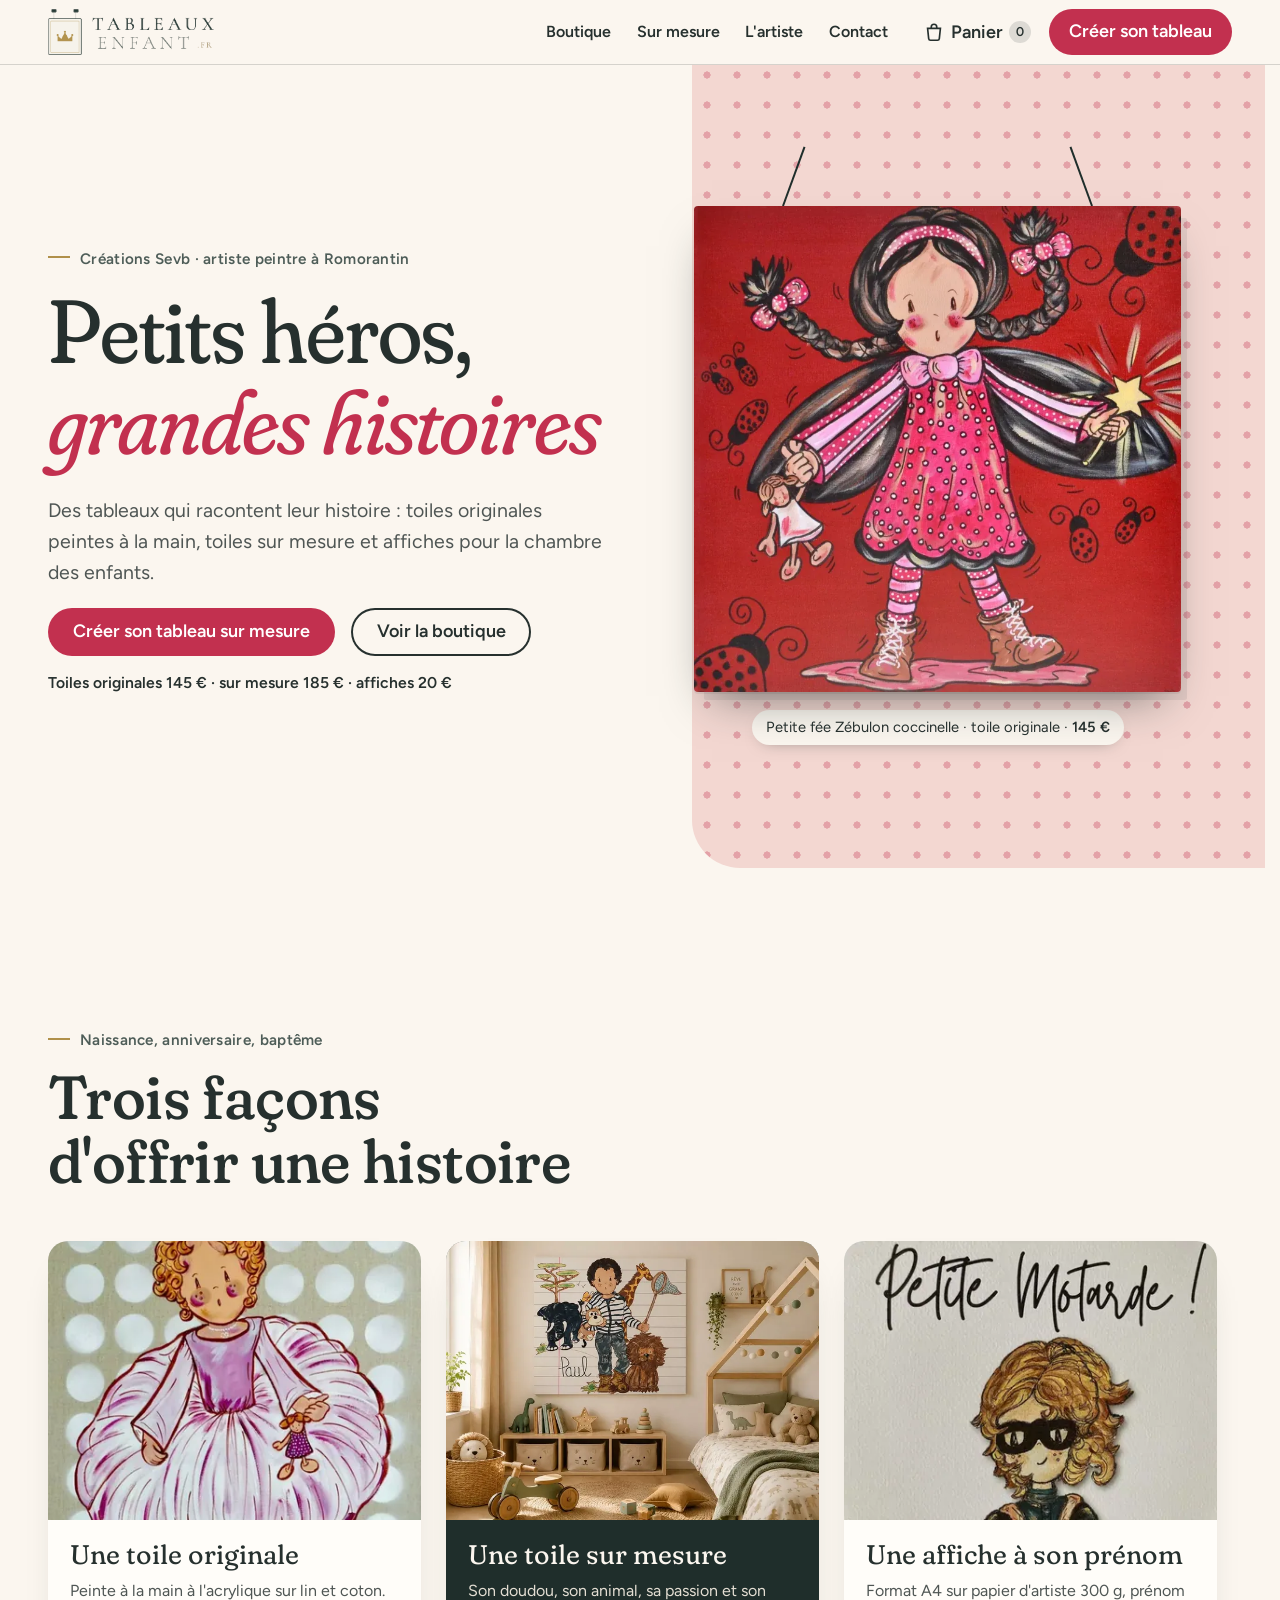
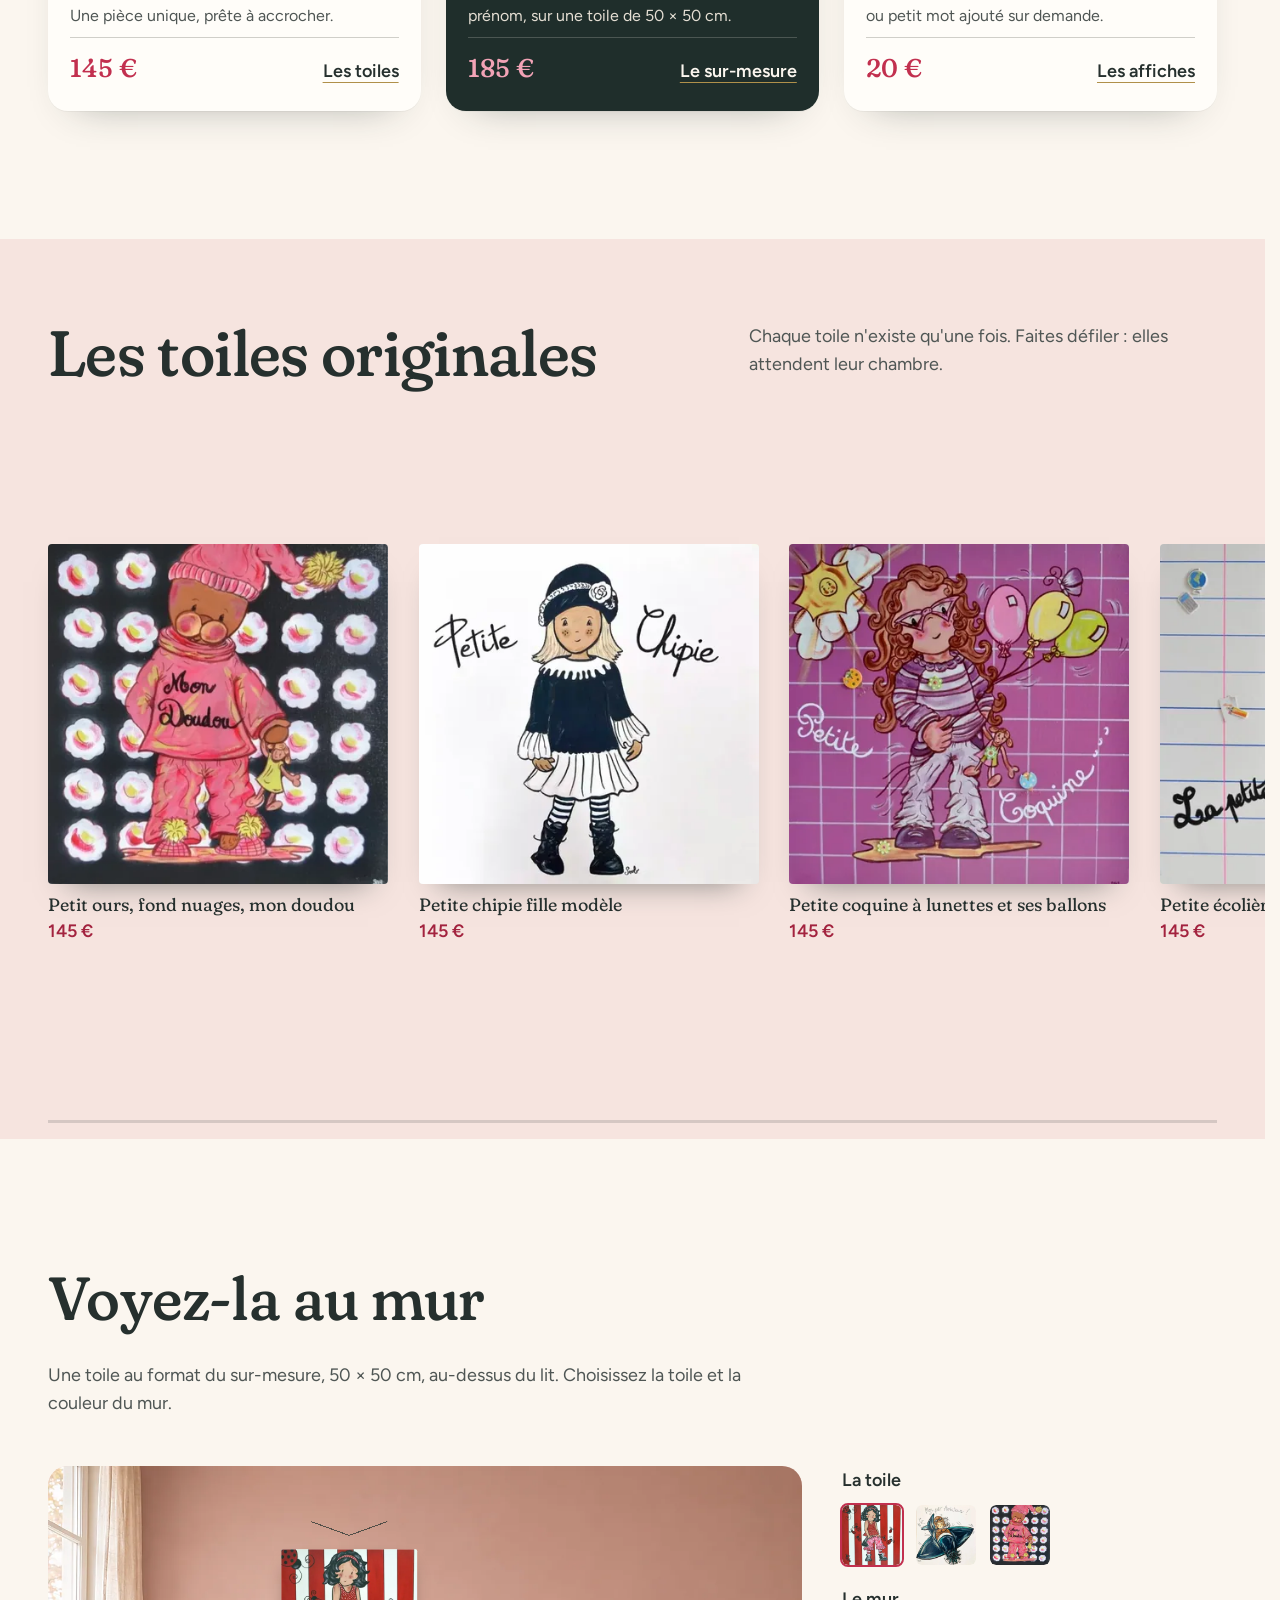
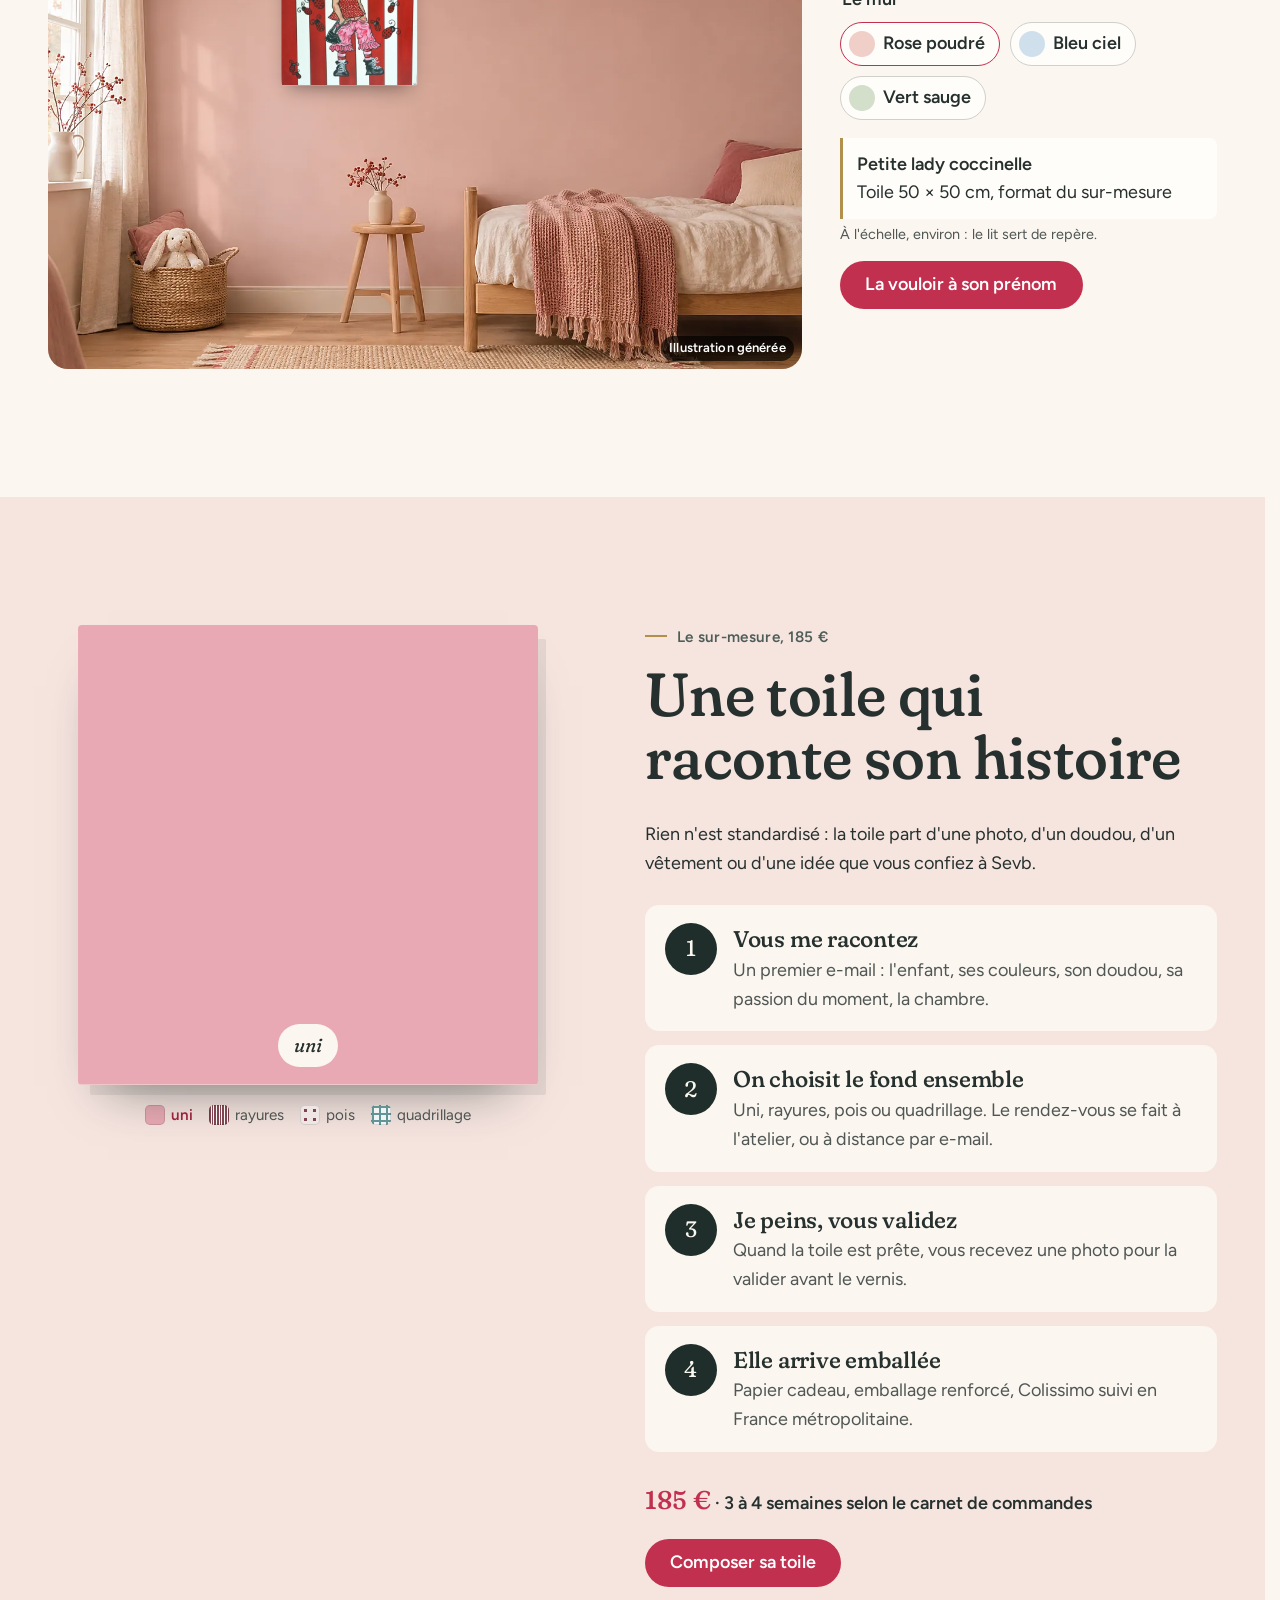
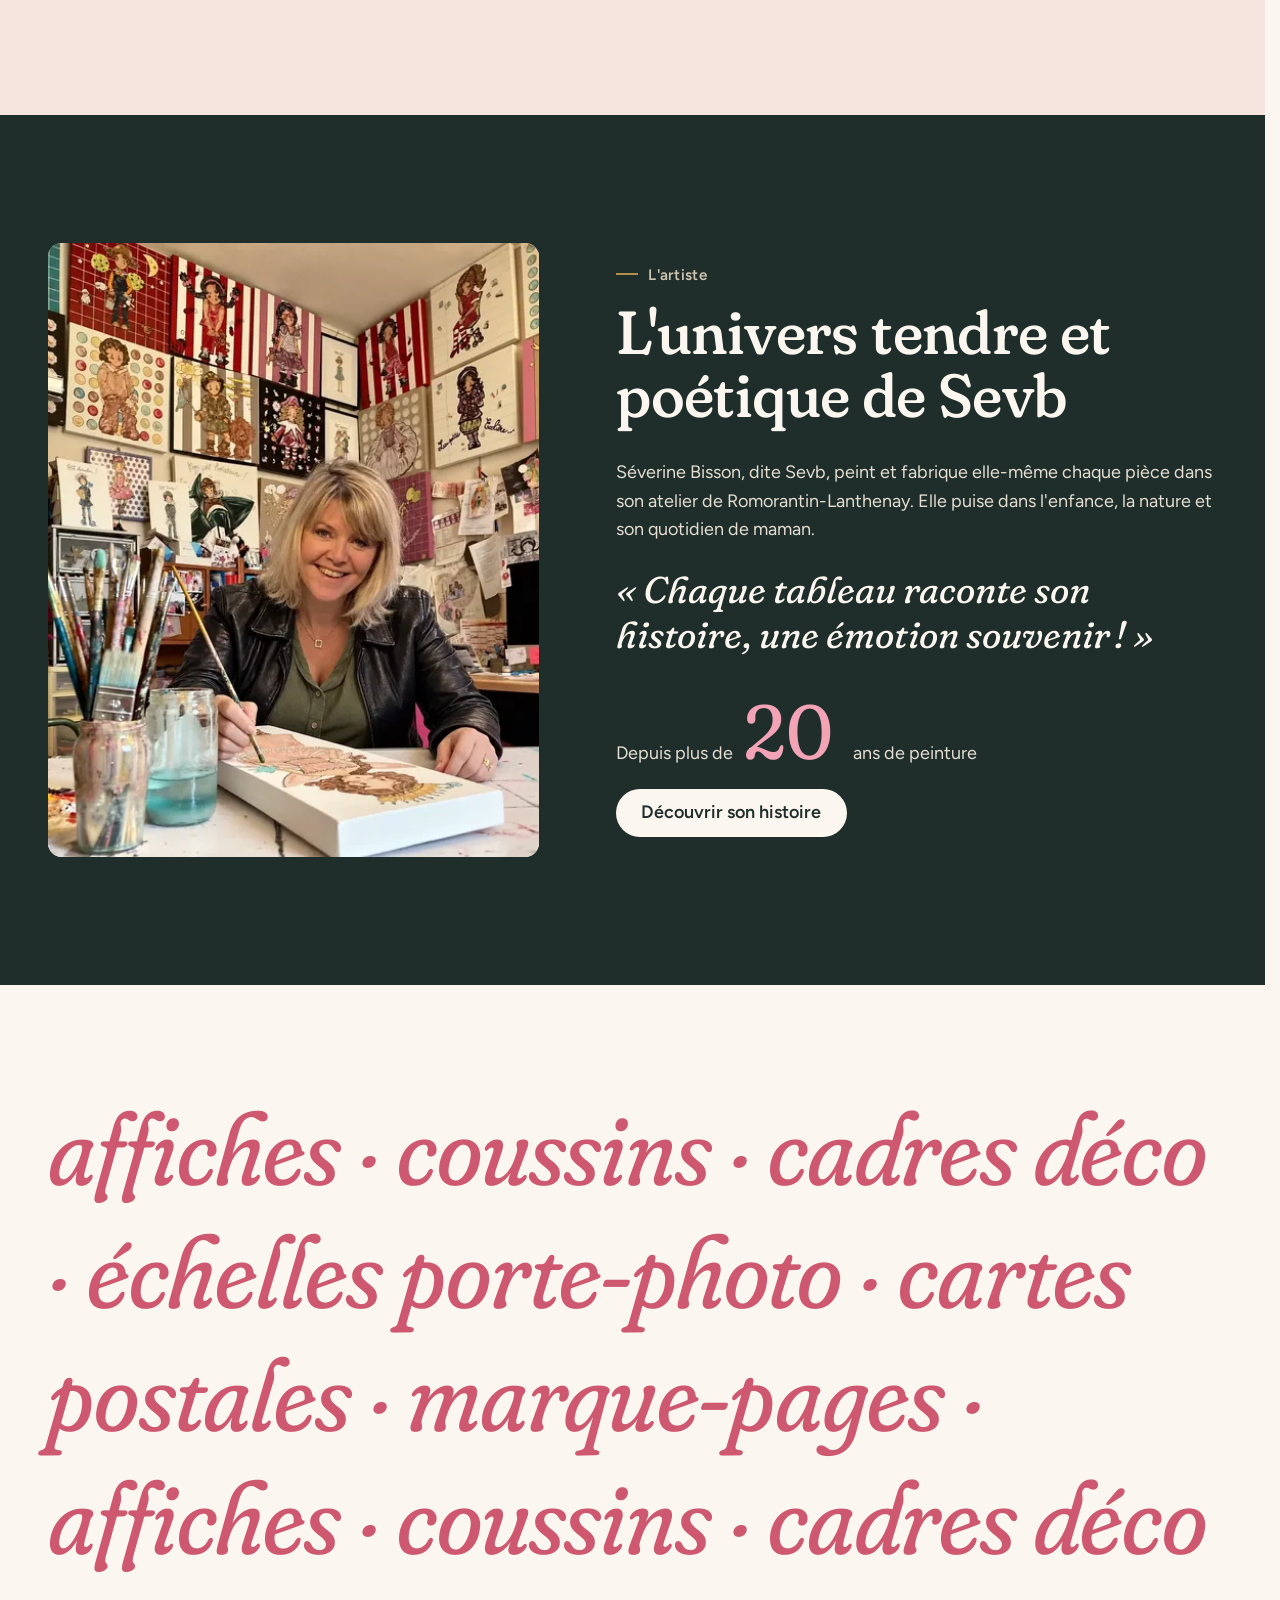
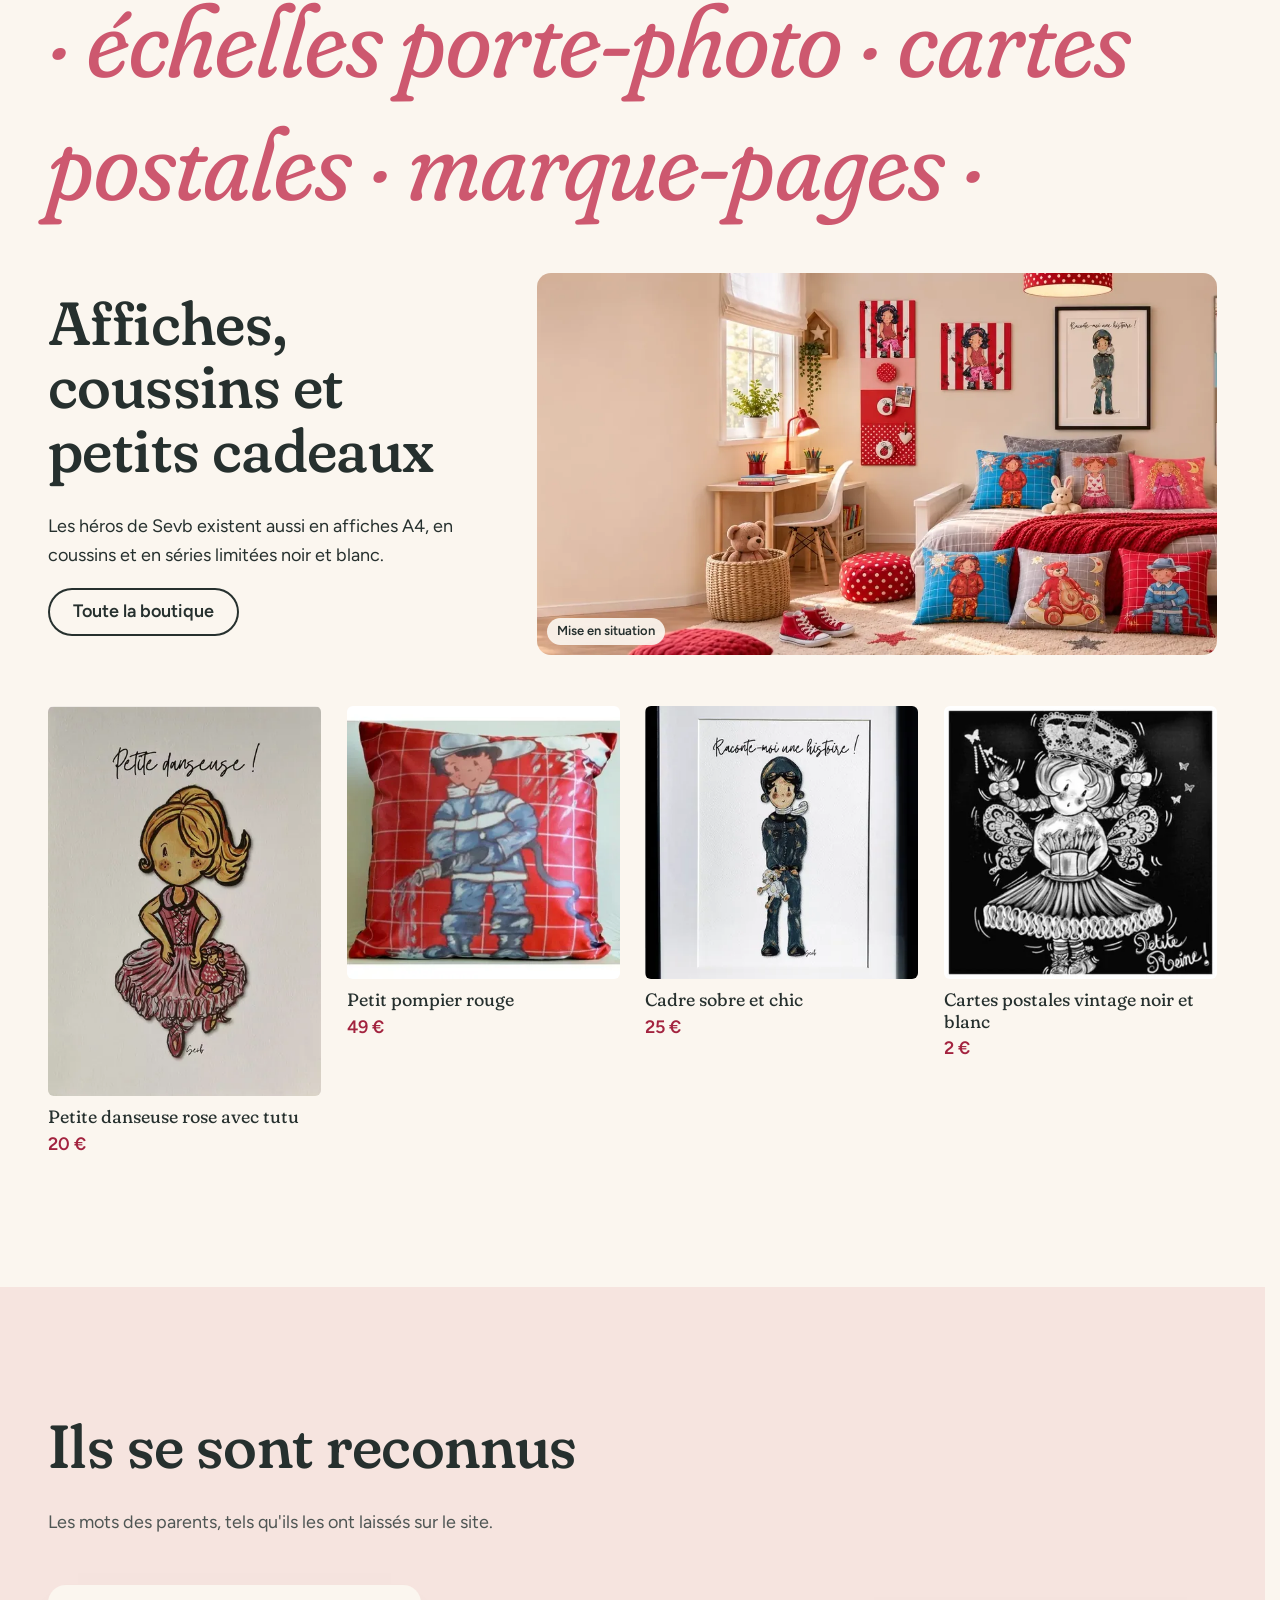
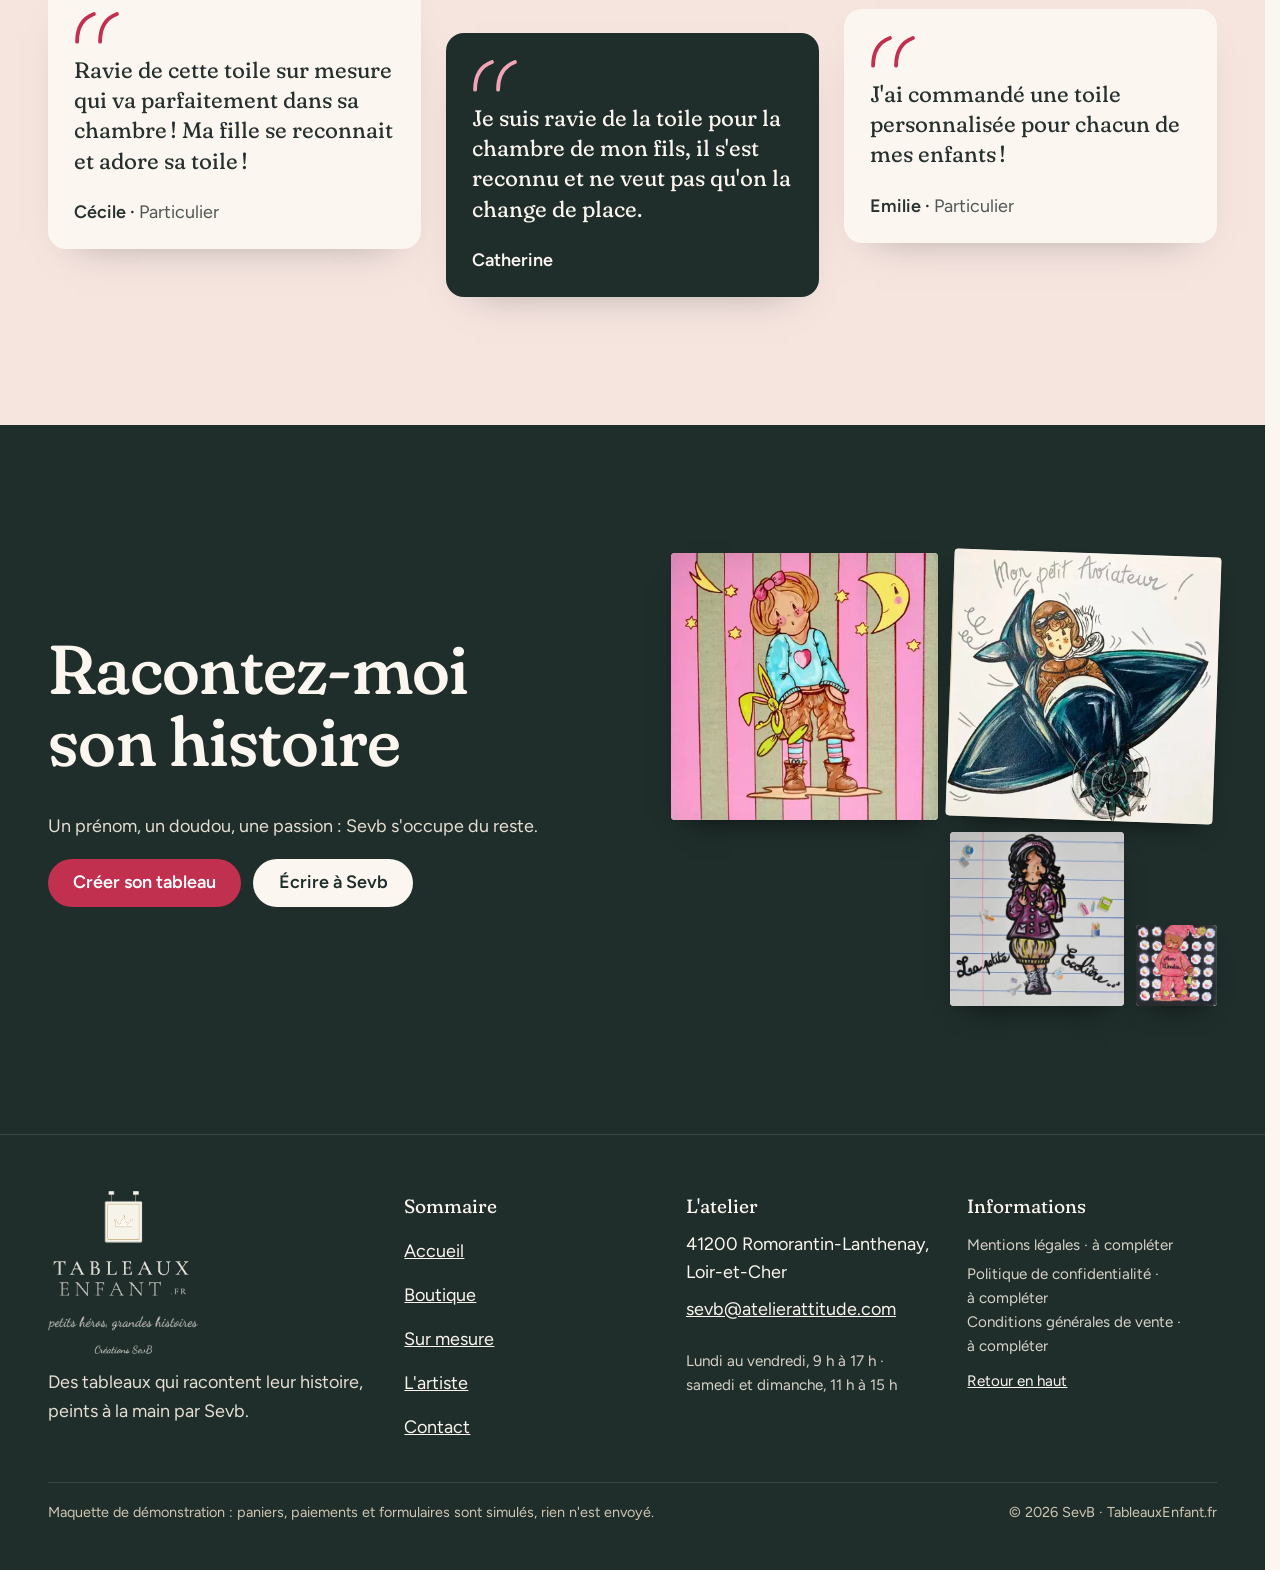
==== index.html @ 464ff42d "Maquette Tableaux Enfant v1" ====
<!doctype html>
<html lang="fr" data-v="1" data-curseur>
<head>
<meta charset="utf-8">
<meta name="viewport" content="width=device-width, initial-scale=1, viewport-fit=cover">
<title>Tableaux Enfant · Toiles originales et sur mesure pour chambres d&#39;enfants, par Sevb</title>
<meta name="description" content="Toiles originales peintes à la main, tableaux sur mesure, affiches et coussins pour chambres d&#39;enfants, créés par Sevb, artiste peintre à Romorantin.">
<meta name="robots" content="noindex, nofollow">
<link rel="canonical" href="https://tableauxenfant-maquette.vercel.app/">
<style>:root{--fond:#FBF6EF;--texte:#26302E;--voile-fond:#1F2E2B;--ouverture-fond:#1F2E2B;--menu-fond:#FBF6EF}:root { --entete-h: 72px; --barres-h: 0px; } html { background: var(--fond); color: var(--texte); scrollbar-gutter: stable; } body { margin: 0; background: var(--fond); } html.js:not(.secours):not([data-arrivee="retour"]) [data-anime] { opacity: 0; } html.js:not(.secours):not([data-arrivee="retour"]) [data-anime].vu { opacity: 1; } [data-voile] { position: fixed; inset: 0; z-index: 900; background: var(--voile-fond); transform: translateY(100%); visibility: hidden; pointer-events: none; } html[data-arrivee="voile"]:not(.voile-leve):not(.secours) [data-voile] { transform: none; visibility: visible; } html.secours [data-voile] { visibility: hidden !important; } .ouverture-panneau { position: fixed; inset: 0; z-index: 850; display: none; place-content: center; justify-items: center; background: var(--ouverture-fond, var(--voile-fond)); color: var(--fond); text-align: center; } html.js[data-arrivee="intro"]:not(.secours):not(.intro-finie) .ouverture-panneau { display: grid; } html.defilement-bloque, html.defilement-bloque body, html.js[data-arrivee="intro"]:not(.secours):not(.intro-finie), html.js[data-arrivee="intro"]:not(.secours):not(.intro-finie) body, html[data-arrivee="voile"]:not(.voile-leve):not(.secours), html[data-arrivee="voile"]:not(.voile-leve):not(.secours) body { overflow: hidden; } html.js[data-arrivee="intro"]:not(.secours):not(.intro-finie) { background-color: var(--ouverture-fond, var(--voile-fond)); } html[data-arrivee="voile"]:not(.voile-leve):not(.secours) { background-color: var(--voile-fond); }</style>
<script>(function () {
var d = document.documentElement, ss = null, ls = null;
try { ss = window.sessionStorage; ls = window.localStorage; } catch (e) {}
d.classList.add('js');
var nav = performance.getEntriesByType ? performance.getEntriesByType('navigation')[0] : null;
var type = nav ? nav.type : 'navigate';
var depart = null;
try { depart = JSON.parse(ss.getItem('socle:depart') || 'null'); ss.removeItem('socle:depart'); } catch (e) {}
if (depart && !(Date.now() - depart.t < 15000)) depart = null;
var mode = type === 'back_forward' ? 'retour' : type === 'reload' ? 'intro' : depart ? 'voile' : 'intro';
d.setAttribute('data-arrivee', mode);
if (mode === 'voile' && depart.couleur) d.style.setProperty('--voile-fond', depart.couleur);
if (type === 'reload' && 'scrollRestoration' in history) {
history.scrollRestoration = 'manual';
}
try {
var choisie = ls && ls.getItem('socle:langue');
var langue = (d.lang || '').slice(0, 2);
if (choisie && choisie !== langue && type === 'navigate' && !depart) {
var alt = document.querySelector('link[rel="alternate"][hreflang="' + choisie + '"]');
if (alt) location.replace(new URL(alt.href).pathname + location.search + location.hash);
}
} catch (e) {}
setTimeout(function () { if (!d.classList.contains('demarre')) d.classList.add('secours'); }, 2000);
})();</script>
<link rel="preload" href="/assets/fonts/fraunces-normal.woff2" as="font" type="font/woff2" crossorigin>
<link rel="stylesheet" href="/assets/css/socle.css?v=1">
<link rel="stylesheet" href="/assets/css/module-panier-en-tiroir.css?v=1">
<link rel="stylesheet" href="/assets/css/module-envol-vers-le-panier.css?v=1">
<link rel="stylesheet" href="/assets/css/site.css?v=1">
<link rel="modulepreload" href="/assets/js/site.js?v=1">
<link rel="modulepreload" href="/assets/js/socle/index.js?v=1">
<script src="/assets/vendor/gsap.min.js" defer></script>
<script src="/assets/vendor/ScrollTrigger.min.js" defer></script>
<script src="/assets/vendor/SplitText.min.js" defer></script>
<script type="module" src="/assets/js/site.js?v=1"></script>
<meta name="theme-color" content="#FBF6EF">
<link rel="icon" href="/assets/images/favicon-64.png" type="image/png">
<link rel="apple-touch-icon" href="/assets/images/apple-touch-icon.png">
<meta property="og:type" content="website">
<meta property="og:site_name" content="Tableaux Enfant">
<meta property="og:locale" content="fr_FR">
<meta property="og:title" content="Tableaux Enfant · Toiles originales et sur mesure pour chambres d&#39;enfants, par Sevb">
<meta property="og:description" content="Toiles originales peintes à la main, tableaux sur mesure, affiches et coussins pour chambres d&#39;enfants, créés par Sevb, artiste peintre à Romorantin.">
<meta property="og:url" content="https://tableauxenfant-maquette.vercel.app/">
<meta property="og:image" content="https://tableauxenfant-maquette.vercel.app/assets/partage/accueil-fr.jpg">
<meta property="og:image:width" content="1200">
<meta property="og:image:height" content="630">
<meta property="og:image:alt" content="Une toile sur mesure de Sevb au-dessus d&#39;un lit d&#39;enfant">
<meta name="twitter:card" content="summary_large_image">
<script type="application/ld+json">{"@context":"https://schema.org","@type":"Store","name":"Tableaux Enfant · Créations SevB","description":"Tableaux originaux, toiles sur mesure, affiches et décorations pour chambres d'enfants, peints à la main par Sevb, artiste peintre.","email":"sevb@atelierattitude.com","address":{"@type":"PostalAddress","postalCode":"41200","addressLocality":"Romorantin-Lanthenay","addressRegion":"Loir-et-Cher","addressCountry":"FR"},"founder":{"@type":"Person","name":"Séverine Bisson","alternateName":"Sevb","jobTitle":"Artiste peintre"},"openingHoursSpecification":[{"@type":"OpeningHoursSpecification","dayOfWeek":["Monday","Tuesday","Wednesday","Thursday","Friday"],"opens":"09:00","closes":"17:00"},{"@type":"OpeningHoursSpecification","dayOfWeek":["Saturday","Sunday"],"opens":"11:00","closes":"15:00"}]}</script>
</head>
<body id="haut">
<div data-voile data-forme="glisse" aria-hidden="true"><div class="voile-contenu"><img src="/assets/images/icone-clair.png" alt="" width="108" height="147"><span data-voile-libelle>Accueil</span></div></div>
<div class="ouverture-panneau" data-ouverture aria-hidden="true">
  <img class="ouverture-logo" src="/assets/images/icone-clair.png" alt="" width="108" height="147" data-ouverture-objet>
  <p class="ouverture-nom">Tableaux <span>Enfant</span></p>
  <p class="ouverture-ligne">petits héros, grandes histoires</p>
  <div class="ouverture-fonds"><span class="fond-uni"></span><span class="fond-rayures"></span><span class="fond-pois"></span><span class="fond-quadrillage"></span></div>
</div>
<a class="evitement" href="#contenu">Aller au contenu</a>
<header data-entete>
  <div class="entete-rangee">
    <a class="entete-logo" aria-label="Tableaux Enfant, accueil" href="/" data-libelle="Accueil" aria-current="page">
      <img src="/assets/images/logo-entete.png" alt="Tableaux Enfant" width="529" height="147">
    </a>
    <nav data-nav aria-label="Navigation principale">
      <ul><li><a href="/boutique" data-libelle="Boutique">Boutique</a></li><li><a href="/sur-mesure" data-libelle="Sur mesure">Sur mesure</a></li><li><a href="/artiste" data-libelle="L&#39;artiste">L&#39;artiste</a></li><li><a href="/contact" data-libelle="Contact">Contact</a></li></ul>
    </nav>
    <div class="entete-actions">
      <a class="entete-panier" href="/boutique" data-panier-ouvrir data-envol-cible data-sans-transition><svg viewBox="0 0 24 24" width="22" height="22" aria-hidden="true"><path d="M5 8h14l-1.2 11.2a2 2 0 0 1-2 1.8H8.2a2 2 0 0 1-2-1.8L5 8Z" fill="none" stroke="currentColor" stroke-width="1.8"/><path d="M9 8V6.5a3 3 0 0 1 6 0V8" fill="none" stroke="currentColor" stroke-width="1.8"/></svg><span class="entete-panier-texte">Panier</span> <span class="pet-compte est-vide" data-panier-compte>0</span></a>
      <a class="bouton" href="/sur-mesure#composer" data-libelle="Sur mesure">Créer son tableau</a>
      <button type="button" data-menu-bouton aria-controls="menu" aria-expanded="false" data-libelle-ouvrir="Menu" data-libelle-fermer="Fermer"><span data-libelle-bouton>Menu</span></button>
      <a class="menu-sansjs" href="#menu" data-menu-lien>Menu</a>
    </div>
  </div>
</header>
<script>/* Avant le premier affichage : rangées de la navigation (même règle que ajusterNav dans assets/js/socle/entete.js)
   et hauteur réelle de l'en-tête, pour que rien ne saute quand le JavaScript du site prend la main. */
(function () {
  var h = document.documentElement, u = document.querySelector('[data-nav] ul'), e = document.querySelector('[data-entete]');
  if (u) {
    var deborde = function () { return u.scrollWidth > u.clientWidth + 1; }, c = deborde();
    if (c && window.matchMedia('(min-width: 900px)').matches) {
      h.classList.add('nav-deux-rangees'); c = deborde();
      if (c) { h.classList.add('nav-deux-lignes'); var a = u.querySelector('a'); c = !a || u.getBoundingClientRect().height > a.getBoundingClientRect().height * 2.5; }
      if (c) h.classList.remove('nav-deux-rangees', 'nav-deux-lignes');
    }
    if (c) h.classList.add('nav-compacte');
  }
  if (e) h.style.setProperty('--entete-h', Math.round(e.getBoundingClientRect().height) + 'px');
})();</script>
<span id="menu-ferme" aria-hidden="true"></span>
<div id="menu" data-menu role="dialog" aria-modal="true" aria-label="Menu">
  <p class="menu-sansjs-fermer"><a href="#menu-ferme">Fermer</a></p>
  <ul><li style="--i:0"><a href="/" class="menu-lien" data-libelle="Accueil" aria-current="page">Accueil</a></li><li style="--i:1"><a href="/boutique" class="menu-lien" data-libelle="Boutique">Boutique</a></li><li style="--i:2"><a href="/sur-mesure" class="menu-lien" data-libelle="Sur mesure">Sur mesure</a></li><li style="--i:3"><a href="/artiste" class="menu-lien" data-libelle="L&#39;artiste">L&#39;artiste</a></li><li style="--i:4"><a href="/contact" class="menu-lien" data-libelle="Contact">Contact</a></li></ul>
  <p class="menu-actions"><a class="bouton" href="/sur-mesure#composer" data-libelle="Sur mesure">Créer son tableau</a></p>
  <p class="menu-email">Écrire à Sevb : <a href="mailto:sevb@atelierattitude.com">sevb@atelierattitude.com</a></p>
</div>
<main id="contenu" tabindex="-1">
<section class="ouv ouv-accueil" id="debut">
  <div class="ouv-texte">
    <p class="surtitre" data-anime="gsap">Créations Sevb · artiste peintre à Romorantin</p>
    <h1 class="ouv-titre" data-anime="gsap"><span class="ligne-masque"><span class="ouv-ligne">Petits héros,</span></span><span class="ligne-masque"><span class="ouv-ligne"><em>grandes histoires</em></span></span></h1>
    <p class="ouv-intro masque-ecran-tres-bas" data-anime="gsap">Des tableaux qui racontent leur histoire : toiles originales peintes à la main, toiles sur mesure et affiches pour la chambre des enfants.</p>
    <p class="ouv-actions" data-anime="gsap">
      <a href="/sur-mesure#composer" class="bouton" data-libelle="Sur mesure" data-action-principale data-survol="magnetique">Créer son tableau sur mesure</a>
      <a href="/boutique" class="bouton bouton--contour masque-ecran-tres-bas" data-libelle="Boutique">Voir la boutique</a>
    </p>
    <p class="ouv-info" data-info-cle data-anime="gsap">Toiles originales 145 € · sur mesure 185 € · affiches 20 €</p>
  </div>
  <div class="ouv-scene">
    <div class="ouv-mur" aria-hidden="true" data-fx-mur></div>
    <div class="toile " data-iris-centre data-effet="toile-peinte">
  <span class="toile-fils" aria-hidden="true"></span>
  <div class="toile-cadre">
    <figure class="media toile-media" style="--cadrage:50% 50%">
  <picture>
    <img src="/assets/images/toile-zebulon-coccinelle-800.webp" srcset="/assets/images/toile-zebulon-coccinelle-400.webp 400w, /assets/images/toile-zebulon-coccinelle-800.webp 800w" sizes="(max-width: 760px) 70vw, 34vw" alt="Petite fée Zébulon coccinelle, toile originale de Sevb" width="800" height="800" fetchpriority="high" loading="eager" decoding="async">
  </picture>
</figure>
    <svg class="toile-couverture" viewBox="0 0 100 100" preserveAspectRatio="none" aria-hidden="true">
      <defs>
        <pattern id="ouv-pois" width="9" height="9" patternUnits="userSpaceOnUse"><rect width="9" height="9" fill="#F6E4DF"/><circle cx="4.5" cy="4.5" r="1.9" fill="#C2304F"/></pattern>
        <mask id="ouv-masque" maskUnits="userSpaceOnUse" x="0" y="0" width="100" height="100">
          <rect width="100" height="100" fill="#fff"/>
          <path class="coup" pathLength="1" d="M-14 18 C 20 4, 52 30, 114 10" fill="none" stroke="#000" stroke-width="42" stroke-linecap="round"/>
          <path class="coup" pathLength="1" d="M114 50 C 76 36, 40 66, -14 48" fill="none" stroke="#000" stroke-width="42" stroke-linecap="round"/>
          <path class="coup" pathLength="1" d="M-14 86 C 24 72, 60 100, 114 84" fill="none" stroke="#000" stroke-width="42" stroke-linecap="round"/>
        </mask>
      </defs>
      <rect width="100" height="100" fill="url(#ouv-pois)" mask="url(#ouv-masque)"/>
    </svg>
  </div>
</div>
    <p class="toile-cartel" data-anime="gsap">Petite fée Zébulon coccinelle · toile originale · <b>145 €</b></p>
  </div>
</section>
<section class="offrir conteneur" id="offrir">
  <div class="tete-section">
    <p class="surtitre">Naissance, anniversaire, baptême</p>
    <h2 data-anime="lignes">Trois façons d&#39;offrir une histoire</h2>
  </div>
  <div class="offrir-grille" data-anime="cascade">
    <a class="offre" href="/boutique?categorie=toiles#catalogue" data-libelle="Boutique" data-fx="vitesse">
      <figure class="media offre-media" style="--cadrage:50% 50%">
  <picture>
    <img src="/assets/images/toile-princesse-pois-800.webp" srcset="/assets/images/toile-princesse-pois-400.webp 400w, /assets/images/toile-princesse-pois-800.webp 800w" sizes="(max-width: 760px) 90vw, 30vw" alt="" width="800" height="800" loading="lazy" decoding="async">
  </picture>
</figure>
      <span class="offre-texte"><span class="offre-titre">Une toile originale</span><span class="offre-desc">Peinte à la main à l&#39;acrylique sur lin et coton. Une pièce unique, prête à accrocher.</span><span class="offre-pied"><b data-prix>145 €</b> <span class="offre-lien">Les toiles</span></span></span>
    </a>
    <a class="offre offre--phare" href="/sur-mesure" data-libelle="Sur mesure" data-fx="vitesse">
      <figure class="media offre-media" style="--cadrage:38% 40%">
  <picture>
    <img src="/assets/images/chambre-paul-1400.webp" srcset="/assets/images/chambre-paul-640.webp 640w, /assets/images/chambre-paul-1000.webp 1000w, /assets/images/chambre-paul-1400.webp 1400w" sizes="(max-width: 760px) 90vw, 30vw" alt="" width="1400" height="1050" loading="lazy" decoding="async">
  </picture>
</figure>
      <span class="offre-texte"><span class="offre-titre">Une toile sur mesure</span><span class="offre-desc">Son doudou, son animal, sa passion et son prénom, sur une toile de 50 × 50 cm.</span><span class="offre-pied"><b data-prix>185 €</b> <span class="offre-lien">Le sur-mesure</span></span></span>
    </a>
    <a class="offre" href="/boutique?categorie=affiches#catalogue" data-libelle="Boutique" data-fx="vitesse">
      <figure class="media offre-media" style="--cadrage:50% 50%">
  <picture>
    <img src="/assets/images/detail-motarde-800.webp" srcset="/assets/images/detail-motarde-400.webp 400w, /assets/images/detail-motarde-800.webp 800w" sizes="(max-width: 760px) 90vw, 30vw" alt="" width="800" height="600" loading="lazy" decoding="async">
  </picture>
</figure>
      <span class="offre-texte"><span class="offre-titre">Une affiche à son prénom</span><span class="offre-desc">Format A4 sur papier d&#39;artiste 300 g, prénom ou petit mot ajouté sur demande.</span><span class="offre-pied"><b data-prix>20 €</b> <span class="offre-lien">Les affiches</span></span></span>
    </a>
  </div>
</section>
<section class="toiles ecran epingle fond-rose" id="toiles" data-fx="galerie">
  <div class="conteneur toiles-tete">
    <h2 data-anime="lignes">Les toiles originales</h2>
    <p class="masque-ecran-bas">Chaque toile n&#39;existe qu&#39;une fois. Faites défiler : elles attendent leur chambre.</p>
  </div>
  <div class="piste toiles-piste" data-galerie tabindex="0" role="region" aria-label="Toiles originales, défilement horizontal">
    <article class="produit toile-carte" data-produit="toile-ours-doudou">
  <a class="produit-lien" href="/boutique?produit=toile-ours-doudou" data-libelle="Boutique">
    <figure class="media produit-media produit-media--toiles" style="--cadrage:50% 50%">
  <picture>
    <img src="/assets/images/toile-ours-doudou-800.webp" srcset="/assets/images/toile-ours-doudou-400.webp 400w, /assets/images/toile-ours-doudou-800.webp 800w" sizes="(max-width: 760px) 70vw, 30vw" alt="Petit ours, fond nuages, mon doudou" width="800" height="800" loading="lazy" decoding="async">
  </picture>
</figure>
    <span class="produit-texte"><span class="produit-titre">Petit ours, fond nuages, mon doudou</span>
    <span class="produit-prix" data-prix>145 €</span></span>
  </a>
</article><article class="produit toile-carte" data-produit="toile-chipie-modele">
  <a class="produit-lien" href="/boutique?produit=toile-chipie-modele" data-libelle="Boutique">
    <figure class="media produit-media produit-media--toiles" style="--cadrage:50% 50%">
  <picture>
    <img src="/assets/images/toile-chipie-modele-800.webp" srcset="/assets/images/toile-chipie-modele-400.webp 400w, /assets/images/toile-chipie-modele-800.webp 800w" sizes="(max-width: 760px) 70vw, 30vw" alt="Petite chipie fille modèle" width="800" height="800" loading="lazy" decoding="async">
  </picture>
</figure>
    <span class="produit-texte"><span class="produit-titre">Petite chipie fille modèle</span>
    <span class="produit-prix" data-prix>145 €</span></span>
  </a>
</article><article class="produit toile-carte" data-produit="toile-coquine-ballons">
  <a class="produit-lien" href="/boutique?produit=toile-coquine-ballons" data-libelle="Boutique">
    <figure class="media produit-media produit-media--toiles" style="--cadrage:50% 50%">
  <picture>
    <img src="/assets/images/toile-coquine-ballons-800.webp" srcset="/assets/images/toile-coquine-ballons-400.webp 400w, /assets/images/toile-coquine-ballons-800.webp 800w" sizes="(max-width: 760px) 70vw, 30vw" alt="Petite coquine à lunettes et ses ballons" width="800" height="800" loading="lazy" decoding="async">
  </picture>
</figure>
    <span class="produit-texte"><span class="produit-titre">Petite coquine à lunettes et ses ballons</span>
    <span class="produit-prix" data-prix>145 €</span></span>
  </a>
</article><article class="produit toile-carte" data-produit="toile-ecoliere">
  <a class="produit-lien" href="/boutique?produit=toile-ecoliere" data-libelle="Boutique">
    <figure class="media produit-media produit-media--toiles" style="--cadrage:50% 50%">
  <picture>
    <img src="/assets/images/toile-ecoliere-800.webp" srcset="/assets/images/toile-ecoliere-400.webp 400w, /assets/images/toile-ecoliere-800.webp 800w" sizes="(max-width: 760px) 70vw, 30vw" alt="Petite écolière sur fond cahier d’école" width="800" height="800" loading="lazy" decoding="async">
  </picture>
</figure>
    <span class="produit-texte"><span class="produit-titre">Petite écolière sur fond cahier d’école</span>
    <span class="produit-prix" data-prix>145 €</span></span>
  </a>
</article><article class="produit toile-carte" data-produit="toile-lutine-ardoise">
  <a class="produit-lien" href="/boutique?produit=toile-lutine-ardoise" data-libelle="Boutique">
    <figure class="media produit-media produit-media--toiles" style="--cadrage:50% 50%">
  <picture>
    <img src="/assets/images/toile-lutine-ardoise-800.webp" srcset="/assets/images/toile-lutine-ardoise-400.webp 400w, /assets/images/toile-lutine-ardoise-800.webp 800w" sizes="(max-width: 760px) 70vw, 30vw" alt="Petite fée lutine ardoise et ses jouets" width="800" height="800" loading="lazy" decoding="async">
  </picture>
</figure>
    <span class="produit-texte"><span class="produit-titre">Petite fée lutine ardoise et ses jouets</span>
    <span class="produit-prix" data-prix>145 €</span></span>
  </a>
</article><article class="produit toile-carte" data-produit="toile-zebulon-coccinelle">
  <a class="produit-lien" href="/boutique?produit=toile-zebulon-coccinelle" data-libelle="Boutique">
    <figure class="media produit-media produit-media--toiles" style="--cadrage:50% 50%">
  <picture>
    <img src="/assets/images/toile-zebulon-coccinelle-800.webp" srcset="/assets/images/toile-zebulon-coccinelle-400.webp 400w, /assets/images/toile-zebulon-coccinelle-800.webp 800w" sizes="(max-width: 760px) 70vw, 30vw" alt="Petite fée Zébulon coccinelle" width="800" height="800" loading="lazy" decoding="async">
  </picture>
</figure>
    <span class="produit-texte"><span class="produit-titre">Petite fée Zébulon coccinelle</span>
    <span class="produit-prix" data-prix>145 €</span></span>
  </a>
</article><article class="produit toile-carte" data-produit="toile-femme-affaires">
  <a class="produit-lien" href="/boutique?produit=toile-femme-affaires" data-libelle="Boutique">
    <figure class="media produit-media produit-media--toiles" style="--cadrage:50% 50%">
  <picture>
    <img src="/assets/images/toile-femme-affaires-800.webp" srcset="/assets/images/toile-femme-affaires-400.webp 400w, /assets/images/toile-femme-affaires-800.webp 800w" sizes="(max-width: 760px) 70vw, 30vw" alt="Petite femme d’affaires" width="800" height="800" loading="lazy" decoding="async">
  </picture>
</figure>
    <span class="produit-texte"><span class="produit-titre">Petite femme d’affaires</span>
    <span class="produit-prix" data-prix>145 €</span></span>
  </a>
</article>
    <a class="toiles-fin" href="/boutique?categorie=toiles#catalogue" data-libelle="Boutique"><span>Toutes les toiles</span><svg viewBox="0 0 40 16" aria-hidden="true"><path d="M2 8h34M30 2l6 6-6 6" fill="none" stroke="currentColor" stroke-width="2"/></svg></a>
  </div>
  <div class="galerie-progres" aria-hidden="true"><span></span></div>
</section>
<section class="mur conteneur" id="mur" data-effet="voir-au-mur">
  <div class="tete-section">
    <h2 data-anime="lignes">Voyez-la au mur</h2>
    <p>Une toile au format du sur-mesure, 50 × 50 cm, au-dessus du lit. Choisissez la toile et la couleur du mur.</p>
  </div>
  <div class="mur-corps">
    <div class="mur-scene" data-mur-scene data-mur="rose">
      <figure class="media mur-photo mur-photo--rose est-active" data-grok data-mur-photo="rose" style="--cadrage:50% 50%">
  <picture><source media="(max-width: 760px) and (orientation: portrait)" srcset="/assets/images/grok/chambre-rose-mobile-640.webp 640w, /assets/images/grok/chambre-rose-mobile-1080.webp 1080w" sizes="(max-width: 760px) 100vw, 66vw">
    <img src="/assets/images/grok/chambre-rose-1280.webp" srcset="/assets/images/grok/chambre-rose-640.webp 640w, /assets/images/grok/chambre-rose-1280.webp 1280w, /assets/images/grok/chambre-rose-1920.webp 1920w" sizes="(max-width: 760px) 100vw, 66vw" alt="Rose poudré" width="1280" height="853" loading="lazy" decoding="async">
  </picture><figcaption class="mention-ia">Illustration générée</figcaption>
</figure><figure class="media mur-photo mur-photo--bleue" data-grok data-mur-photo="bleue" style="--cadrage:50% 50%">
  <picture><source media="(max-width: 760px) and (orientation: portrait)" srcset="/assets/images/grok/chambre-bleue-mobile-640.webp 640w, /assets/images/grok/chambre-bleue-mobile-1080.webp 1080w" sizes="(max-width: 760px) 100vw, 66vw">
    <img src="/assets/images/grok/chambre-bleue-1280.webp" srcset="/assets/images/grok/chambre-bleue-640.webp 640w, /assets/images/grok/chambre-bleue-1280.webp 1280w, /assets/images/grok/chambre-bleue-1920.webp 1920w" sizes="(max-width: 760px) 100vw, 66vw" alt="Bleu ciel" width="1280" height="853" loading="lazy" decoding="async">
  </picture><figcaption class="mention-ia">Illustration générée</figcaption>
</figure><figure class="media mur-photo mur-photo--sauge" data-grok data-mur-photo="sauge" style="--cadrage:50% 50%">
  <picture><source media="(max-width: 760px) and (orientation: portrait)" srcset="/assets/images/grok/chambre-sauge-mobile-640.webp 640w, /assets/images/grok/chambre-sauge-mobile-1080.webp 1080w" sizes="(max-width: 760px) 100vw, 66vw">
    <img src="/assets/images/grok/chambre-sauge-1280.webp" srcset="/assets/images/grok/chambre-sauge-640.webp 640w, /assets/images/grok/chambre-sauge-1280.webp 1280w, /assets/images/grok/chambre-sauge-1920.webp 1920w" sizes="(max-width: 760px) 100vw, 66vw" alt="Vert sauge" width="1280" height="853" loading="lazy" decoding="async">
  </picture><figcaption class="mention-ia">Illustration générée</figcaption>
</figure>
      <div class="mur-toile" data-mur-toile>
        <figure class="media mur-toile-media est-active" data-mur-image="toile-lady-coccinelle" style="--cadrage:50% 50%">
  <picture>
    <img src="/assets/images/toile-lady-coccinelle-800.webp" srcset="/assets/images/toile-lady-coccinelle-400.webp 400w, /assets/images/toile-lady-coccinelle-800.webp 800w" sizes="20vw" alt="Petite lady coccinelle" width="800" height="800" loading="lazy" decoding="async">
  </picture>
</figure><figure class="media mur-toile-media" data-mur-image="toile-aviateur" style="--cadrage:50% 50%">
  <picture>
    <img src="/assets/images/toile-aviateur-800.webp" srcset="/assets/images/toile-aviateur-400.webp 400w, /assets/images/toile-aviateur-800.webp 800w" sizes="20vw" alt="Mon petit aviateur en vol" width="800" height="800" loading="lazy" decoding="async">
  </picture>
</figure><figure class="media mur-toile-media" data-mur-image="toile-ours-doudou" style="--cadrage:50% 50%">
  <picture>
    <img src="/assets/images/toile-ours-doudou-800.webp" srcset="/assets/images/toile-ours-doudou-400.webp 400w, /assets/images/toile-ours-doudou-800.webp 800w" sizes="20vw" alt="Petit ours, fond nuages, mon doudou" width="800" height="800" loading="lazy" decoding="async">
  </picture>
</figure>
      </div>
    </div>
    <div class="mur-commandes">
      <fieldset><legend>La toile</legend>
        <div class="mur-choix"><button type="button" class="mur-vignette" data-mur-choix-toile="toile-lady-coccinelle" aria-pressed="true" aria-label="Petite lady coccinelle"><figure class="media " style="--cadrage:50% 50%">
  <picture>
    <img src="/assets/images/toile-lady-coccinelle-800.webp" srcset="/assets/images/toile-lady-coccinelle-400.webp 400w, /assets/images/toile-lady-coccinelle-800.webp 800w" sizes="64px" alt="" width="800" height="800" loading="lazy" decoding="async">
  </picture>
</figure></button><button type="button" class="mur-vignette" data-mur-choix-toile="toile-aviateur" aria-pressed="false" aria-label="Mon petit aviateur en vol"><figure class="media " style="--cadrage:50% 50%">
  <picture>
    <img src="/assets/images/toile-aviateur-800.webp" srcset="/assets/images/toile-aviateur-400.webp 400w, /assets/images/toile-aviateur-800.webp 800w" sizes="64px" alt="" width="800" height="800" loading="lazy" decoding="async">
  </picture>
</figure></button><button type="button" class="mur-vignette" data-mur-choix-toile="toile-ours-doudou" aria-pressed="false" aria-label="Petit ours, fond nuages, mon doudou"><figure class="media " style="--cadrage:50% 50%">
  <picture>
    <img src="/assets/images/toile-ours-doudou-800.webp" srcset="/assets/images/toile-ours-doudou-400.webp 400w, /assets/images/toile-ours-doudou-800.webp 800w" sizes="64px" alt="" width="800" height="800" loading="lazy" decoding="async">
  </picture>
</figure></button></div>
      </fieldset>
      <fieldset><legend>Le mur</legend>
        <div class="mur-choix"><button type="button" class="mur-pastille mur-pastille--rose" data-mur-choix-mur="rose" aria-pressed="true"><span aria-hidden="true"></span>Rose poudré</button><button type="button" class="mur-pastille mur-pastille--bleue" data-mur-choix-mur="bleue" aria-pressed="false"><span aria-hidden="true"></span>Bleu ciel</button><button type="button" class="mur-pastille mur-pastille--sauge" data-mur-choix-mur="sauge" aria-pressed="false"><span aria-hidden="true"></span>Vert sauge</button></div>
      </fieldset>
      <p class="mur-cartel" aria-live="polite"><b data-mur-titre>Petite lady coccinelle</b><br>Toile 50 × 50 cm, format du sur-mesure</p>
      <p class="mur-echelle">À l&#39;échelle, environ : le lit sert de repère.</p>
      <a href="/sur-mesure#composer" class="bouton" data-libelle="Sur mesure">La vouloir à son prénom</a>
    </div>
  </div>
</section>
<section class="mesure fond-rose" id="sur-mesure">
  <div class="conteneur mesure-grille">
    <div class="mesure-colle">
      <div class="mesure-toile" data-effet="fonds" data-fond="uni" role="img" aria-label="Aperçu d&#39;une toile vierge et de son fond">
        <span class="fond fond--uni" data-fond-calque="uni"></span><span class="fond fond--rayures" data-fond-calque="rayures"></span><span class="fond fond--pois" data-fond-calque="pois"></span><span class="fond fond--quadrillage" data-fond-calque="quadrillage"></span>
        <span class="mesure-toile-nom" data-fond-nom>uni</span>
      </div>
      <ul class="mesure-fonds" aria-hidden="true"><li data-fond-repere="uni" class="est-actif"><span class="pastille fond--uni"></span>uni</li><li data-fond-repere="rayures"><span class="pastille fond--rayures"></span>rayures</li><li data-fond-repere="pois"><span class="pastille fond--pois"></span>pois</li><li data-fond-repere="quadrillage"><span class="pastille fond--quadrillage"></span>quadrillage</li></ul>
    </div>
    <div class="mesure-texte">
      <p class="surtitre">Le sur-mesure, 185 €</p>
      <h2 data-anime="lignes">Une toile qui raconte son histoire</h2>
      <p class="mesure-intro" data-anime>Rien n&#39;est standardisé : la toile part d&#39;une photo, d&#39;un doudou, d&#39;un vêtement ou d&#39;une idée que vous confiez à Sevb.</p>
      <ol class="etapes">
        <li class="etape" data-etape-fond="uni" data-anime><span class="etape-num">1</span><h3>Vous me racontez</h3><p>Un premier e-mail : l&#39;enfant, ses couleurs, son doudou, sa passion du moment, la chambre.</p></li><li class="etape" data-etape-fond="rayures" data-anime><span class="etape-num">2</span><h3>On choisit le fond ensemble</h3><p>Uni, rayures, pois ou quadrillage. Le rendez-vous se fait à l&#39;atelier, ou à distance par e-mail.</p></li><li class="etape" data-etape-fond="pois" data-anime><span class="etape-num">3</span><h3>Je peins, vous validez</h3><p>Quand la toile est prête, vous recevez une photo pour la valider avant le vernis.</p></li><li class="etape" data-etape-fond="quadrillage" data-anime><span class="etape-num">4</span><h3>Elle arrive emballée</h3><p>Papier cadeau, emballage renforcé, Colissimo suivi en France métropolitaine.</p></li>
      </ol>
      <p class="mesure-delai"><b data-prix>185 €</b> · 3 à 4 semaines selon le carnet de commandes</p>
      <a href="/sur-mesure#composer" class="bouton" data-libelle="Sur mesure" data-survol="magnetique">Composer sa toile</a>
    </div>
  </div>
</section>
<section class="sevb fond-sombre" id="sevb">
  <div class="conteneur sevb-grille">
    <figure class="media sevb-media" data-anime="rideau" style="--cadrage:62% 45%">
  <picture>
    <img src="/assets/images/sevb-atelier-1400.webp" srcset="/assets/images/sevb-atelier-480.webp 480w, /assets/images/sevb-atelier-800.webp 800w, /assets/images/sevb-atelier-1100.webp 1100w, /assets/images/sevb-atelier-1400.webp 1400w" sizes="(max-width: 760px) 90vw, 36vw" alt="Sevb dans son atelier, pinceau à la main, devant un mur de toiles" width="1400" height="1750" loading="lazy" decoding="async">
  </picture>
</figure>
    <div class="sevb-texte">
      <p class="surtitre">L&#39;artiste</p>
      <h2 data-anime="lignes">L&#39;univers tendre et poétique de Sevb</h2>
      <p data-anime>Séverine Bisson, dite Sevb, peint et fabrique elle-même chaque pièce dans son atelier de Romorantin-Lanthenay. Elle puise dans l&#39;enfance, la nature et son quotidien de maman.</p>
      <blockquote class="sevb-citation" data-anime="mots"><p>« Chaque tableau raconte son histoire, une émotion souvenir ! »</p></blockquote>
      <p class="sevb-chiffre"><span>Depuis plus de</span> <strong data-compteur="20">20</strong> <span>ans de peinture</span></p>
      <a href="/artiste" class="bouton bouton--clair" data-libelle="L&#39;artiste">Découvrir son histoire</a>
    </div>
  </div>
</section>
<section class="plus" id="plus">
  <div class="plus-ruban" data-fx="mots-geants" aria-hidden="true" data-ruban data-visuel>
    <p data-fx-rangee>affiches · coussins · cadres déco · échelles porte-photo · cartes postales · marque-pages · affiches · coussins · cadres déco · échelles porte-photo · cartes postales · marque-pages ·</p>
  </div>
  <div class="conteneur plus-grille">
    <div class="plus-texte">
      <h2 data-anime="lignes">Affiches, coussins et petits cadeaux</h2>
      <p data-anime>Les héros de Sevb existent aussi en affiches A4, en coussins et en séries limitées noir et blanc.</p>
      <a href="/boutique" class="bouton bouton--contour" data-libelle="Boutique">Toute la boutique</a>
    </div>
    <figure class="media plus-media" data-fx="parallaxe" data-fx-force="8" style="--cadrage:50% 50%">
  <picture><source media="(max-width: 760px) and (orientation: portrait)" srcset="/assets/images/chambre-coussins-mobile-640.webp 640w" sizes="(max-width: 760px) 100vw, 60vw">
    <img src="/assets/images/chambre-coussins-1280.webp" srcset="/assets/images/chambre-coussins-640.webp 640w, /assets/images/chambre-coussins-1280.webp 1280w, /assets/images/chambre-coussins-1600.webp 1600w" sizes="(max-width: 760px) 100vw, 60vw" alt="Chambre d&#39;enfant avec coussins, cadres et affiches de Sevb" width="1280" height="720" loading="lazy" decoding="async">
  </picture><figcaption class="media-legende">Mise en situation</figcaption>
</figure>
  </div>
  <div class="conteneur plus-produits" data-anime="cascade">
    <article class="produit " data-produit="affiche-danseuse">
  <a class="produit-lien" href="/boutique?produit=affiche-danseuse" data-libelle="Boutique">
    <figure class="media produit-media produit-media--affiches" style="--cadrage:50% 50%">
  <picture>
    <img src="/assets/images/affiche-danseuse-800.webp" srcset="/assets/images/affiche-danseuse-400.webp 400w, /assets/images/affiche-danseuse-800.webp 800w" sizes="(max-width: 760px) 46vw, 20vw" alt="Petite danseuse rose avec tutu" width="800" height="1143" loading="lazy" decoding="async">
  </picture>
</figure>
    <span class="produit-texte"><span class="produit-titre">Petite danseuse rose avec tutu</span>
    <span class="produit-prix" data-prix>20 €</span></span>
  </a>
</article><article class="produit " data-produit="coussin-pompier">
  <a class="produit-lien" href="/boutique?produit=coussin-pompier" data-libelle="Boutique">
    <figure class="media produit-media produit-media--coussins" style="--cadrage:50% 50%">
  <picture>
    <img src="/assets/images/coussin-pompier-800.webp" srcset="/assets/images/coussin-pompier-400.webp 400w, /assets/images/coussin-pompier-800.webp 800w" sizes="(max-width: 760px) 46vw, 20vw" alt="Petit pompier rouge" width="800" height="800" loading="lazy" decoding="async">
  </picture>
</figure>
    <span class="produit-texte"><span class="produit-titre">Petit pompier rouge</span>
    <span class="produit-prix" data-prix>49 €</span></span>
  </a>
</article><article class="produit " data-produit="cadre-sobre">
  <a class="produit-lien" href="/boutique?produit=cadre-sobre" data-libelle="Boutique">
    <figure class="media produit-media produit-media--cadeaux" style="--cadrage:50% 50%">
  <picture>
    <img src="/assets/images/cadre-sobre-800.webp" srcset="/assets/images/cadre-sobre-400.webp 400w, /assets/images/cadre-sobre-800.webp 800w" sizes="(max-width: 760px) 46vw, 20vw" alt="Cadre sobre et chic" width="800" height="1067" loading="lazy" decoding="async">
  </picture>
</figure>
    <span class="produit-texte"><span class="produit-titre">Cadre sobre et chic</span>
    <span class="produit-prix" data-prix>25 €</span></span>
  </a>
</article><article class="produit " data-produit="cartes-postales">
  <a class="produit-lien" href="/boutique?produit=cartes-postales" data-libelle="Boutique">
    <figure class="media produit-media produit-media--cadeaux" style="--cadrage:50% 50%">
  <picture>
    <img src="/assets/images/cartes-reine-800.webp" srcset="/assets/images/cartes-reine-400.webp 400w, /assets/images/cartes-reine-800.webp 800w" sizes="(max-width: 760px) 46vw, 20vw" alt="Cartes postales vintage noir et blanc" width="800" height="800" loading="lazy" decoding="async">
  </picture>
</figure>
    <span class="produit-texte"><span class="produit-titre">Cartes postales vintage noir et blanc</span>
    <span class="produit-prix" data-prix>2 €</span></span>
  </a>
</article>
  </div>
</section>
<section class="avis fond-rose" id="avis">
  <div class="conteneur">
    <div class="tete-section">
      <h2 data-anime="lignes">Ils se sont reconnus</h2>
      <p>Les mots des parents, tels qu&#39;ils les ont laissés sur le site.</p>
    </div>
    <ul class="avis-liste" data-anime="cascade"><li class="avis-carte avis-carte--1" data-fx="vitesse" data-fx-force="2">
    <svg class="avis-guillemet" viewBox="0 0 60 44" aria-hidden="true"><path d="M4 40 C 4 22, 10 10, 26 4 M34 40 C 34 22, 40 10, 56 4" fill="none" stroke="currentColor" stroke-width="5" stroke-linecap="round"/></svg>
    <blockquote><p>Ravie de cette toile sur mesure qui va parfaitement dans sa chambre ! Ma fille se reconnait et adore sa toile !</p></blockquote>
    <p class="avis-nom">Cécile · <span>Particulier</span></p>
  </li><li class="avis-carte avis-carte--2" data-fx="vitesse" data-fx-force="2">
    <svg class="avis-guillemet" viewBox="0 0 60 44" aria-hidden="true"><path d="M4 40 C 4 22, 10 10, 26 4 M34 40 C 34 22, 40 10, 56 4" fill="none" stroke="currentColor" stroke-width="5" stroke-linecap="round"/></svg>
    <blockquote><p>Je suis ravie de la toile pour la chambre de mon fils, il s&#39;est reconnu et ne veut pas qu&#39;on la change de place.</p></blockquote>
    <p class="avis-nom">Catherine</p>
  </li><li class="avis-carte avis-carte--3" data-fx="vitesse" data-fx-force="2">
    <svg class="avis-guillemet" viewBox="0 0 60 44" aria-hidden="true"><path d="M4 40 C 4 22, 10 10, 26 4 M34 40 C 34 22, 40 10, 56 4" fill="none" stroke="currentColor" stroke-width="5" stroke-linecap="round"/></svg>
    <blockquote><p>J&#39;ai commandé une toile personnalisée pour chacun de mes enfants !</p></blockquote>
    <p class="avis-nom">Emilie · <span>Particulier</span></p>
  </li></ul>
  </div>
</section>
<section class="fin fond-sombre" id="fin">
  <div class="conteneur fin-grille">
    <div class="fin-texte">
      <h2 data-anime="lignes">Racontez-moi son histoire</h2>
      <p data-anime>Un prénom, un doudou, une passion : Sevb s&#39;occupe du reste.</p>
      <p class="fin-actions" data-anime>
        <a href="/sur-mesure#composer" class="bouton" data-libelle="Sur mesure" data-survol="magnetique">Créer son tableau</a>
        <a href="/contact?sujet=mesure" class="bouton bouton--clair" data-libelle="Contact">Écrire à Sevb</a>
      </p>
    </div>
    <ul class="fin-toiles" data-anime="cascade" aria-hidden="true">
      <li><figure class="media " style="--cadrage:50% 50%">
  <picture>
    <img src="/assets/images/toile-lolita-lapin-800.webp" srcset="/assets/images/toile-lolita-lapin-400.webp 400w, /assets/images/toile-lolita-lapin-800.webp 800w" sizes="(max-width: 760px) 30vw, 12vw" alt="" width="800" height="800" loading="lazy" decoding="async">
  </picture>
</figure></li><li><figure class="media " style="--cadrage:50% 50%">
  <picture>
    <img src="/assets/images/toile-aviateur-800.webp" srcset="/assets/images/toile-aviateur-400.webp 400w, /assets/images/toile-aviateur-800.webp 800w" sizes="(max-width: 760px) 30vw, 12vw" alt="" width="800" height="800" loading="lazy" decoding="async">
  </picture>
</figure></li><li><figure class="media " style="--cadrage:50% 50%">
  <picture>
    <img src="/assets/images/toile-ecoliere-800.webp" srcset="/assets/images/toile-ecoliere-400.webp 400w, /assets/images/toile-ecoliere-800.webp 800w" sizes="(max-width: 760px) 30vw, 12vw" alt="" width="800" height="800" loading="lazy" decoding="async">
  </picture>
</figure></li><li><figure class="media " style="--cadrage:50% 50%">
  <picture>
    <img src="/assets/images/toile-ours-doudou-800.webp" srcset="/assets/images/toile-ours-doudou-400.webp 400w, /assets/images/toile-ours-doudou-800.webp 800w" sizes="(max-width: 760px) 30vw, 12vw" alt="" width="800" height="800" loading="lazy" decoding="async">
  </picture>
</figure></li><li><figure class="media " style="--cadrage:50% 50%">
  <picture>
    <img src="/assets/images/toile-petite-peche-800.webp" srcset="/assets/images/toile-petite-peche-400.webp 400w, /assets/images/toile-petite-peche-800.webp 800w" sizes="(max-width: 760px) 30vw, 12vw" alt="" width="800" height="800" loading="lazy" decoding="async">
  </picture>
</figure></li>
    </ul>
  </div>
</section>
</main>
<footer class="pied" id="pied">
  <div class="conteneur pied-grille">
    <div class="pied-marque">
      <img src="/assets/images/logo-complet-clair.png" alt="Tableaux Enfant · petits héros, grandes histoires · Créations SevB" width="453" height="491" loading="lazy">
      <p>Des tableaux qui racontent leur histoire, peints à la main par Sevb.</p>
    </div>
    <nav aria-label="Sommaire">
      <p class="pied-titre">Sommaire</p>
      <ul><li><a href="/" data-libelle="Accueil" aria-current="page">Accueil</a></li><li><a href="/boutique" data-libelle="Boutique">Boutique</a></li><li><a href="/sur-mesure" data-libelle="Sur mesure">Sur mesure</a></li><li><a href="/artiste" data-libelle="L&#39;artiste">L&#39;artiste</a></li><li><a href="/contact" data-libelle="Contact">Contact</a></li></ul>
    </nav>
    <div>
      <p class="pied-titre">L&#39;atelier</p>
      <p>41200 Romorantin-Lanthenay, Loir-et-Cher<br><a href="mailto:sevb@atelierattitude.com">sevb@atelierattitude.com</a></p>
      <p class="pied-horaires">Lundi au vendredi, 9 h à 17 h · samedi et dimanche, 11 h à 15 h</p>
    </div>
    <div>
      <p class="pied-titre">Informations</p>
      <ul class="pied-legal">
        <li>Mentions légales · à compléter</li>
        <li>Politique de confidentialité · à compléter</li>
        <li>Conditions générales de vente · à compléter</li>
        <li><a href="#haut" data-sans-transition>Retour en haut</a></li>
      </ul>
    </div>
  </div>
  <div class="conteneur pied-bas"><p>Maquette de démonstration : paniers, paiements et formulaires sont simulés, rien n&#39;est envoyé.</p><p>© 2026 SevB · TableauxEnfant.fr</p></div>
</footer>
<div data-barre-fixe>
  <a class="bouton bouton--contour" href="/boutique" data-panier-ouvrir data-sans-transition>Panier <span class="pet-compte est-vide" data-panier-compte>0</span></a>
  <a class="bouton" href="/sur-mesure#composer" data-libelle="Sur mesure">Créer son tableau</a>
</div>
<div data-module="panier-en-tiroir" data-panier-tiroir>
  <script type="application/json" data-panier-reglages>{"devise":"EUR","seuil_livraison":0,"frais_livraison":0,"frais_texte":"Selon le poids, calculée à l'envoi","tva":null,"cle":"tableauxenfant-panier","prefixe":"TE"}</script>
</div>
</body>
</html>
---- assets/css/socle.css ----
/* Socle : règles communes à toutes les maquettes. Le style du projet va dans site.css.
   Les couleurs et polices du projet se règlent par les variables ci-dessous (redéfinies dans site.css). */
:root {
  --police-titres: Georgia, 'Times New Roman', serif;
  --police-texte: system-ui, -apple-system, 'Segoe UI', Roboto, sans-serif;
  --accent: #b3361f;
  --texte-doux: color-mix(in srgb, var(--texte) 78%, var(--fond));
  --ligne: color-mix(in srgb, var(--texte) 18%, var(--fond));
  --gouttiere: clamp(16px, 4vw, 48px);
  --largeur: 1240px;
  --rayon: 6px;
  --duree: .7s;
  --courbe: cubic-bezier(.22, 1, .36, 1);
}

*, *::before, *::after { box-sizing: border-box; }
html { -webkit-text-size-adjust: 100%; text-size-adjust: 100%; }
body {
  font-family: var(--police-texte); font-size: clamp(1rem, .96rem + .2vw, 1.125rem); line-height: 1.6;
  padding-bottom: var(--barres-h); overflow-x: clip;
}
img, picture, video, canvas, svg { display: block; max-width: 100%; }
img, video { height: auto; }
h1, h2, h3, h4 { font-family: var(--police-titres); line-height: 1.08; margin: 0 0 .5em; text-wrap: balance; font-weight: 600; }
p, li, dd, figcaption { text-wrap: pretty; }
p { margin: 0 0 1em; }
a { color: inherit; }
a[href^="mailto:"] { overflow-wrap: anywhere; }
button, input, select, textarea { font: inherit; color: inherit; }
button { cursor: pointer; }
:where(a, button, input, select, textarea, summary, [tabindex]) { -webkit-tap-highlight-color: transparent; }
:focus { outline: none; }
:focus-visible { outline: 3px solid var(--accent); outline-offset: 3px; border-radius: 2px; }
[id] { scroll-margin-top: calc(var(--entete-h) + 12px); scroll-margin-bottom: calc(var(--barres-h) + 12px); }
/* Lien profond vers une scène qui cache l'en-tête : elle arrive tout en haut de l'écran (comme aller() du socle). */
html.js:not(.secours) :is([data-entete-cache], [data-entete-cache] [id], [data-fx="plein-ecran"], [data-fx="plein-ecran"] [id]) { scroll-margin-top: 0; }
[hidden] { display: none !important; }

.visuellement-cache {
  position: absolute !important; width: 1px; height: 1px; padding: 0; margin: -1px;
  overflow: hidden; clip: rect(0 0 0 0); white-space: nowrap; border: 0;
}
.evitement {
  position: fixed; left: 12px; top: 12px; z-index: 1000; padding: 12px 16px; background: var(--texte); color: var(--fond);
  transform: translateY(-160%); text-decoration: none;
}
.evitement:focus-visible { transform: none; }
.conteneur { width: min(100% - 2 * var(--gouttiere), var(--largeur)); margin-inline: auto; }
.chiffres { font-variant-numeric: tabular-nums; }

/* Boutons : zones tactiles d'au moins 44 px. */
.bouton {
  display: inline-flex; align-items: center; justify-content: center; gap: .5em;
  min-height: 48px; min-width: 44px; padding: .7em 1.4em; border-radius: 999px;
  background: var(--accent); color: var(--fond); text-decoration: none; font-weight: 600; border: 0;
  line-height: 1.2; text-align: center;
}
.bouton--contour { background: transparent; color: inherit; box-shadow: inset 0 0 0 2px currentColor; }
.bouton[disabled] { opacity: .55; cursor: not-allowed; }

/* Apparitions : cachées par le style critique jusqu'à .vu, jamais recachées. */
html.js:not(.secours):not([data-arrivee="retour"]) [data-anime]:not([data-anime="gsap"]) {
  transform: translate3d(0, 1.2rem, 0);
  transition: opacity var(--duree) var(--courbe) var(--delai, 0s), transform var(--duree) var(--courbe) var(--delai, 0s);
}
html.js:not(.secours):not([data-arrivee="retour"]) [data-anime]:not([data-anime="gsap"]).vu { transform: none; }

/* Bibliothèque d'effets (effets.js). Apparitions : le bloc lui-même ne glisse pas, ce sont ses parties qui arrivent.
   Mêmes conditions que les apparitions : en secours, au retour et sans JavaScript, état final direct.
   Les transitions ne valent que pendant l'arrivée (.fx-fini ensuite) : celles du projet reprennent la main. */
html.js:not(.secours):not([data-arrivee="retour"]) :is([data-anime="lignes"], [data-anime="mots"], [data-anime="lettres"], [data-anime="cascade"]):not([data-anime="gsap"]) {
  transform: none; transition: opacity .25s linear var(--delai, 0s);
}
/* Masques des lignes : découpe par clip-path, débordante en haut et sur les côtés (accents), un peu en bas (jambages),
   au lieu d'un overflow et de marges : la mise en page ne change pas d'un pixel pendant la découpe. La ligne part
   d'assez bas (135 %) pour rester invisible malgré le débord du bas. */
.fx-ligne-mask { overflow: visible !important; clip-path: inset(-.4em -.6em -.2em -.6em); }
html.js:not(.secours):not([data-arrivee="retour"]) [data-anime="lignes"] .fx-ligne {
  transform: translate3d(0, 135%, 0); transition: transform 1s var(--courbe) calc(var(--delai, 0s) + var(--i, 0) * 90ms);
}
html.js:not(.secours):not([data-arrivee="retour"]) [data-anime="lignes"].vu .fx-ligne { transform: none; }
html.js:not(.secours):not([data-arrivee="retour"]) [data-anime="mots"] .fx-mot {
  opacity: 0; transform: translate3d(0, .5em, 0);
  transition: opacity .6s var(--courbe) calc(var(--delai, 0s) + var(--i, 0) * 35ms), transform .7s var(--courbe) calc(var(--delai, 0s) + var(--i, 0) * 35ms);
}
html.js:not(.secours):not([data-arrivee="retour"]) [data-anime="mots"].vu .fx-mot { opacity: 1; transform: none; }
/* Lettres : chaque mot reste d'un bloc (jamais coupé en fin de ligne), les lettres basculent en place. */
[data-anime="lettres"] :is(.fx-mot-l, .fx-lettre) { display: inline-block; }
html.js:not(.secours):not([data-arrivee="retour"]) [data-anime="lettres"] .fx-lettre {
  opacity: 0; transform: translate3d(0, .55em, 0) rotate(12deg); transform-origin: 0 100%;
  transition: opacity .5s var(--courbe) calc(var(--delai, 0s) + var(--i, 0) * 18ms), transform .8s var(--courbe) calc(var(--delai, 0s) + var(--i, 0) * 18ms);
}
html.js:not(.secours):not([data-arrivee="retour"]) [data-anime="lettres"].vu .fx-lettre { opacity: 1; transform: none; }
html.js:not(.secours):not([data-arrivee="retour"]) [data-anime="cascade"] > * { opacity: 0; transform: translate3d(0, 1.8rem, 0); }
html.js:not(.secours):not([data-arrivee="retour"]) [data-anime="cascade"]:not(.fx-fini) > * {
  transition: opacity .7s var(--courbe) calc(var(--delai, 0s) + var(--i, 0) * 80ms), transform .9s var(--courbe) calc(var(--delai, 0s) + var(--i, 0) * 80ms);
}
html.js:not(.secours):not([data-arrivee="retour"]) [data-anime="cascade"].vu > * { opacity: 1; transform: none; }
/* Rideau : règle aussi précise que celle des apparitions (sinon sa transition de découpe serait écrasée). */
html.js:not(.secours):not([data-arrivee="retour"]) [data-anime="rideau"]:not([data-anime="gsap"]) {
  transform: none; clip-path: inset(0 0 100% 0);
}
html.js:not(.secours):not([data-arrivee="retour"]) [data-anime="rideau"]:not([data-anime="gsap"]):not(.fx-fini) {
  transition: opacity .25s linear var(--delai, 0s), clip-path 1.2s cubic-bezier(.77, 0, .18, 1) var(--delai, 0s);
}
html.js:not(.secours):not([data-arrivee="retour"]) [data-anime="rideau"]:not([data-anime="gsap"]).vu { clip-path: inset(0 0 0 0); }
html.js:not(.secours):not([data-arrivee="retour"]) [data-anime="rideau"]:not([data-fx]) > :is(picture, video) { transform: scale(1.14); }
html.js:not(.secours):not([data-arrivee="retour"]) [data-anime="rideau"]:not([data-fx]):not(.fx-fini) > :is(picture, video) { transition: transform 1.6s var(--courbe) var(--delai, 0s); }
html.js:not(.secours):not([data-arrivee="retour"]) [data-anime="rideau"].vu:not([data-fx]) > :is(picture, video) { transform: none; }
/* Effets liés au défilement : l'image déplacée par GSAP n'a aucune transition CSS (une seule source par propriété). */
[data-fx="parallaxe"] > :is(picture, video, img), [data-fx="zoom"] > :is(picture, video, img) { transition: none; }
/* WebGL « onde » : le canvas, calé sur l'image, n'est visible que pendant le mouvement ; au repos, l'image d'origine, nette. */
[data-fx="onde"] { position: relative; }
.fx-onde { position: absolute; left: 0; top: 0; width: 100%; height: 100%; pointer-events: none; opacity: 0; transition: opacity .3s linear; }
.fx-onde--actif { opacity: 1; transition-duration: .12s; }
/* Image qui s'ouvre en plein écran : section haute, cadre collant en haut de l'écran (sticky, pas d'épinglage GSAP).
   En secours et sans JavaScript : image entière dans une section normale (règles [data-collant]). */
html.js:not(.secours) [data-fx="plein-ecran"] { position: relative; height: var(--fx-longueur, 260svh); }
html.js:not(.secours) [data-fx="plein-ecran"] > [data-collant] { position: sticky; top: 0; height: 100vh; height: 100svh; overflow: hidden; }
[data-fx="plein-ecran"] > [data-collant] > .media, [data-fx="plein-ecran"] [data-fx-cible] { width: 100%; height: 100%; border-radius: 0; }
:is(html.secours, html:not(.js)) [data-fx="plein-ecran"] [data-fx-cible] { height: 100svh; }
/* Mots géants : la rangée garde sa largeur (mots répétés au besoin) et ne sort jamais de son bandeau.
   En secours et sans JavaScript, les mots passent à la ligne : rien n'est coupé. */
[data-fx="mots-geants"] { overflow: hidden; overflow: clip; }
[data-fx="mots-geants"] [data-fx-rangee] { width: max-content; white-space: nowrap; margin: 0; }
:is(html.secours, html:not(.js)) [data-fx="mots-geants"] { overflow: visible; }
:is(html.secours, html:not(.js)) [data-fx="mots-geants"] [data-fx-rangee] { width: auto; white-space: normal; line-height: 1.2; }
/* Inclinaison selon la vitesse : GSAP seul tient la transformation (pas de transition CSS sur transform). */
[data-fx="vitesse"], [data-fx="mots-geants"] [data-fx-rangee] { transition-property: opacity, color, background-color, border-color, box-shadow !important; }

/* Effets au survol : au premier survol, GSAP prend la main sur la transformation (classe fx-survol) :
   plus aucune transition CSS sur transform pour cet élément. */
.fx-survol { transition-property: opacity, color, background-color, border-color, box-shadow !important; }

[data-boucle-css].hors-ecran, [data-boucle-css].hors-ecran *, [data-boucle-css].en-pause, [data-boucle-css].en-pause * { animation-play-state: paused !important; }

/* En-tête : opaque, jamais coupé, se cache en descendant. */
[data-entete] {
  position: fixed; inset: 0 0 auto; z-index: 800; background: var(--fond);
  border-bottom: 1px solid var(--ligne); transition: transform .35s var(--courbe);
}
html.entete-cache [data-entete], html.scene-sans-entete:not(.menu-ouvert) [data-entete] { transform: translateY(-100%); }
.entete-rangee {
  display: flex; align-items: center; gap: clamp(8px, 2vw, 28px);
  min-height: 64px; padding: 8px var(--gouttiere); max-width: calc(var(--largeur) + 2 * var(--gouttiere)); margin-inline: auto;
}
.entete-logo { display: inline-flex; align-items: center; gap: .6em; min-height: 44px; text-decoration: none; font-weight: 700; flex: none; }
.entete-logo img { width: 36px; height: 36px; }
[data-nav] { flex: 1 1 auto; min-width: 0; display: flex; justify-content: flex-end; }
[data-nav] ul { display: flex; gap: clamp(12px, 2vw, 28px); list-style: none; margin: 0; padding: 0; min-width: 0; overflow: hidden; white-space: nowrap; }
/* Un lien de navigation ne passe jamais à la ligne : sinon il « tient » sur deux lignes et le relais
   (deuxième rangée, bouton Menu) ne se déclenche pas. */
[data-nav] a { display: inline-flex; align-items: center; min-height: 44px; text-decoration: none; white-space: nowrap; }
[data-nav] a[aria-current] { text-decoration: underline; text-underline-offset: .35em; text-decoration-thickness: 2px; }
.entete-actions { display: flex; align-items: center; gap: 8px; flex: none; }
.entete-actions .bouton { min-height: 44px; padding-inline: 1.1em; }
.entete-langue { display: inline-flex; align-items: center; justify-content: center; min-width: 44px; min-height: 44px; text-decoration: none; font-weight: 600; text-transform: uppercase; }
[data-menu-bouton] { display: none; min-height: 44px; min-width: 44px; padding: 0 14px; border: 0; border-radius: 999px; background: var(--texte); color: var(--fond); font-weight: 600; }
html.nav-compacte [data-nav] { display: none; }
html.nav-compacte [data-menu-bouton] { display: inline-flex; align-items: center; }
html.nav-compacte .entete-actions { margin-left: auto; }
/* Dès 900 px, les liens qui ne tiennent pas à côté du logo passent sur une deuxième rangée (entete.js) :
   jamais le bouton Menu seul sur ordinateur. L'en-tête est plus haut : --entete-h suit (mesures.js). */
html.nav-deux-rangees .entete-rangee { flex-wrap: wrap; row-gap: 0; }
html.nav-deux-rangees [data-nav] { order: 3; flex: 1 0 100%; justify-content: flex-start; border-top: 1px solid var(--ligne); }
html.nav-deux-rangees .entete-actions { margin-left: auto; }
html.nav-deux-lignes [data-nav] ul { flex-wrap: wrap; row-gap: 0; column-gap: clamp(12px, 1.6vw, 24px); }
@media (max-width: 520px) { .entete-actions .bouton { display: none; } }

/* Sans JavaScript : l'en-tête reste dans le flux (sa hauteur n'est pas mesurée, rien ne passe dessous).
   Dès 900 px, les liens passent à la ligne sous le logo ; en dessous, un lien Menu ouvre le menu plein écran
   par son ancre (#menu:target) et un lien Fermer le referme. */
.menu-sansjs, .menu-sansjs-fermer { display: none; }
html:not(.js) { --entete-h: 0px; }
html:not(.js) [data-entete] { position: relative; }
@media (min-width: 900px) {
  html:not(.js) .entete-rangee { flex-wrap: wrap; row-gap: 0; }
  html:not(.js) [data-nav] { order: 3; flex: 1 0 100%; justify-content: flex-start; }
  html:not(.js) [data-nav] ul { flex-wrap: wrap; column-gap: clamp(12px, 2vw, 28px); row-gap: 0; }
  html:not(.js) .entete-actions { margin-left: auto; }
}
@media (max-width: 899px) {
  html:not(.js) [data-nav] { display: none; }
  html:not(.js) .entete-actions { margin-left: auto; }
  html:not(.js) .menu-sansjs {
    display: inline-flex; align-items: center; min-height: 44px; min-width: 44px; padding: 0 14px; border-radius: 999px;
    background: var(--texte); color: var(--fond); font-weight: 600; text-decoration: none;
  }
}
html:not(.js) #menu:target { z-index: 810; visibility: visible; opacity: 1; transition: none; padding-top: 24px; }
html:not(.js) #menu:target li { opacity: 1; transform: none; transition: none; }
html:not(.js) #menu:target .menu-sansjs-fermer { display: block; margin: 0 0 16px; }
html:not(.js) .menu-sansjs-fermer a { display: inline-flex; align-items: center; min-height: 44px; font-weight: 600; }
/* Cible du lien Fermer : fixe, elle ne fait pas défiler la page quand le menu se referme. */
#menu-ferme { position: fixed; top: 0; left: 0; width: 1px; height: 1px; pointer-events: none; }
/* Sans JavaScript, la barre fixe du téléphone n'est pas mesurée : sa hauteur est réservée d'office. */
@media (max-width: 760px) { html:not(.js) { --barres-h: calc(65px + env(safe-area-inset-bottom)); } }

/* Menu : plein écran, liens qui arrivent l'un après l'autre. */
[data-menu] {
  position: fixed; inset: 0; z-index: 790; background: var(--menu-fond, var(--fond)); overflow-y: auto; overscroll-behavior: contain;
  padding: calc(var(--entete-h) + 24px) var(--gouttiere) calc(32px + var(--barres-h));
  visibility: hidden; opacity: 0; transition: opacity .3s var(--courbe), visibility 0s .3s;
}
html.menu-ouvert [data-menu] { visibility: visible; opacity: 1; transition: opacity .3s var(--courbe); }
html.menu-ouvert [data-entete] { transform: none; }
[data-menu] ul { list-style: none; margin: 0 0 32px; padding: 0; }
[data-menu] li { opacity: 0; transform: translateY(12px); transition: opacity .4s var(--courbe), transform .4s var(--courbe); transition-delay: calc(var(--i, 0) * 50ms + 80ms); }
html.menu-ouvert [data-menu] li { opacity: 1; transform: none; }
[data-menu] .menu-lien { display: flex; align-items: center; min-height: 52px; font-family: var(--police-titres); font-size: clamp(1.6rem, 7vw, 2.6rem); text-decoration: none; }
[data-menu] .menu-lien[aria-current] { color: var(--accent); }

/* Voile de transition (état de départ dans le style critique). */
[data-voile] { display: grid; place-items: center; color: var(--fond); }
.voile-contenu { display: grid; justify-items: center; gap: 12px; text-align: center; padding: var(--gouttiere); }
.voile-contenu img { width: 56px; height: 56px; }
[data-voile-libelle] { font-family: var(--police-titres); font-size: clamp(1.6rem, 5vw, 3rem); }
/* Forme « vague » : bords ondulés du voile (en haut à la montée, en bas au retrait), posés par le gabarit. */
[data-voile] .voile-vague { position: absolute; left: 0; width: 100%; height: clamp(60px, 12vh, 120px); fill: var(--voile-fond); pointer-events: none; }
[data-voile] .voile-vague--haut { bottom: calc(100% - 1px); transform-origin: 50% 100%; }
[data-voile] .voile-vague--bas { top: calc(100% - 1px); transform-origin: 50% 0; }
/* Trou qui s'ouvre dans le voile (forme « iris ») ou dans le panneau de l'intro (versObjet) :
   variables --cx, --cy (centre) et --trou (rayon), posées image par image par le socle. */
[data-voile].avec-trou, .ouverture-panneau.avec-trou {
  -webkit-mask: radial-gradient(circle at var(--cx, 50%) var(--cy, 50%), transparent var(--trou, -2px), #000 calc(var(--trou, -2px) + 1px));
          mask: radial-gradient(circle at var(--cx, 50%) var(--cy, 50%), transparent var(--trou, -2px), #000 calc(var(--trou, -2px) + 1px));
}

/* Barre fixe du téléphone : action principale et contact rapide. */
[data-barre-fixe] {
  position: fixed; inset: auto 0 0; z-index: 780; display: none; gap: 8px;
  padding: 8px var(--gouttiere) calc(8px + env(safe-area-inset-bottom)); background: var(--fond); border-top: 1px solid var(--ligne);
  transition: transform .3s var(--courbe);
}
[data-barre-fixe] .bouton { flex: 1; min-height: 48px; }
[data-barre-fixe].barre-masquee { transform: translateY(110%); }
@media (max-width: 760px) { [data-barre-fixe] { display: flex; } }

/* Écrans plein cadre et sections épinglées : tout tient dans la partie visible. */
.ecran {
  min-height: 100vh; min-height: 100svh; display: flex; flex-direction: column;
  padding-top: calc(var(--entete-h) + 16px); padding-bottom: calc(var(--barres-h) + 16px);
}
.ecran.epingle { height: 100vh; height: 100svh; min-height: 0; }
.ecran .piste { flex: 1 1 auto; min-height: 0; max-height: 820px; }

/* Scènes épinglées ou collantes du projet ([data-scene], .ecran.epingle) : en secours et sans
   JavaScript, plus rien n'est épinglé, la scène prend la hauteur de son contenu (au moins un écran) au lieu
   d'être coupée. Son cadre collant [data-collant] redevient un bloc normal. */
:is(html.secours, html:not(.js)) :is([data-scene], .ecran.epingle) { height: auto !important; min-height: 100svh; }
:is(html.secours, html:not(.js)) [data-collant] { position: relative !important; top: auto !important; height: auto !important; min-height: 100svh; }

/* Faces arrière d'un objet en 3D (verso d'une carte, dos d'un volet) : jamais visibles de dos ;
   en secours et sans JavaScript, l'objet est posé ouvert et son dos est retiré (sinon il recouvre le texte). */
[data-face="dos"] { backface-visibility: hidden; -webkit-backface-visibility: hidden; }
:is(html.secours, html:not(.js)) [data-face="dos"] { display: none !important; }

/* Écrans bas. 1366×768 et moins de 820 px de haut sur ordinateur : .masque-ecran-bas se retire (phrase
   d'introduction, surtitre, légende), pour que le premier écran et les scènes épinglées tiennent.
   Téléphone à l'horizontale et moins de 500 px de haut : .masque-ecran-tres-bas se retire aussi, et les
   écrans plein cadre se resserrent. Les tailles des titres d'ouverture se règlent dans site.css, dans les
   mêmes requêtes (@media (max-height: 820px) and (min-width: 761px), puis (max-height: 500px)). */
@media (max-height: 820px) and (min-width: 761px) { .masque-ecran-bas { display: none !important; } }
@media (max-height: 500px) {
  .masque-ecran-bas, .masque-ecran-tres-bas { display: none !important; }
  .ecran { padding-top: calc(var(--entete-h) + 8px); padding-bottom: calc(var(--barres-h) + 8px); }
}

/* Médias : cadrage réglé par --cadrage (object-position), mention des illustrations générées. */
.media { position: relative; margin: 0; overflow: hidden; border-radius: var(--rayon); background: color-mix(in srgb, var(--texte) 8%, var(--fond)); } /* jamais de case vide pendant le chargement */
.media picture { display: block; width: 100%; height: 100%; }
.media img, .media video { width: 100%; height: 100%; object-fit: cover; object-position: var(--cadrage, 50% 50%); }
@media (max-width: 760px) { .media img, .media video { object-position: var(--cadrage-mobile, var(--cadrage, 50% 50%)); } }
.mention-ia {
  position: absolute; right: 8px; bottom: 8px; z-index: 2; padding: 3px 8px; border-radius: 999px;
  background: rgba(0, 0, 0, .66); color: #fff; font: 600 12px/1.4 var(--police-texte); letter-spacing: .01em; pointer-events: none;
}

/* Formulaires. */
.champ { display: grid; gap: 6px; margin-bottom: 18px; }
.champ label { font-weight: 600; }
.champ input, .champ select, .champ textarea {
  min-height: 48px; padding: 10px 12px; border: 1px solid color-mix(in srgb, var(--texte) 45%, var(--fond)); border-radius: var(--rayon); background: var(--fond);
}
.champ [aria-invalid="true"] { border-color: #b00020; }
.champ-erreur { margin: 0; color: #b00020; font-size: .95rem; }
.mention-donnees { font-size: .9rem; color: var(--texte-doux); }
[data-message-envoi] { padding: 12px 16px; border-radius: var(--rayon); background: color-mix(in srgb, var(--accent) 12%, var(--fond)); }

/* Barre de lecture des pages longues. */
[data-barre-lecture] { position: fixed; left: 0; right: 0; top: var(--entete-h); height: 3px; z-index: 805; background: var(--accent); transform: scaleX(0); transform-origin: 0 50%; }
html.entete-cache [data-barre-lecture] { top: 0; }

/* Curseur personnalisé (souris uniquement, activé par data-curseur sur html). */
.curseur {
  position: fixed; left: -8px; top: -8px; z-index: 1001; width: 16px; height: 16px; border-radius: 50%;
  border: 2px solid var(--accent); pointer-events: none; opacity: 0; transition: opacity .2s, width .2s, height .2s, left .2s, top .2s;
}
html.curseur-actif .curseur { opacity: 1; }
.curseur.curseur-lien { width: 40px; height: 40px; left: -20px; top: -20px; }
.curseur.curseur-cache { opacity: 0 !important; }

/* Pied de page. */
.pied { padding: 56px 0 32px; border-top: 1px solid var(--ligne); }
.pied-grille { display: grid; gap: 32px; grid-template-columns: repeat(auto-fit, minmax(200px, 1fr)); }
.pied ul { list-style: none; margin: 0; padding: 0; }
.pied a, .pied button.lien { display: inline-flex; align-items: center; min-height: 44px; }
button.lien { background: none; border: 0; padding: 0; text-decoration: underline; text-underline-offset: .2em; }
.pied-bas { display: flex; flex-wrap: wrap; justify-content: space-between; gap: 12px; margin-top: 32px; font-size: .9rem; color: var(--texte-doux); }
---- assets/css/module-panier-en-tiroir.css ----
/* Panier en tiroir. Identité uniquement par variables. Fermé, tout le tiroir est caché (visibility), donc hors du
   parcours clavier et des lecteurs d'écran ; sur téléphone, il monte du bas sur presque tout l'écran. */
html.pet-verrou { overflow: hidden; }
.pet__voile { position: fixed; inset: 0; z-index: 880; background: color-mix(in oklab, var(--couleur-texte) 46%, transparent); opacity: 0; visibility: hidden; transition: opacity .35s, visibility 0s .35s; }
.pet.est-ouvert .pet__voile { opacity: 1; visibility: visible; transition: opacity .35s; }

.pet__tiroir { position: fixed; top: 0; right: 0; bottom: 0; z-index: 890; display: flex; flex-direction: column; width: min(460px, 100vw); background: var(--couleur-fond); color: var(--couleur-texte);
  box-shadow: -24px 0 60px -30px color-mix(in oklab, var(--couleur-texte) 70%, transparent); transform: translateX(104%); visibility: hidden;
  transition: transform .5s cubic-bezier(.2, .8, .2, 1), visibility 0s .5s; padding-bottom: env(safe-area-inset-bottom, 0px); }
.pet.est-ouvert .pet__tiroir { transform: translateX(0); visibility: visible; transition: transform .5s cubic-bezier(.2, .8, .2, 1); }
.pet__poignee { display: none; }

.pet__tete { display: flex; align-items: center; justify-content: space-between; gap: 12px; padding: 18px 22px 10px; }
.pet__titre { font-size: clamp(1.5rem, 1.2rem + 1vw, 1.9rem); outline: none; } /* reçoit le focus à l'ouverture, sans être un contrôle */
.pet__fermer { display: grid; place-items: center; width: 44px; height: 44px; flex: none; border: 1px solid var(--couleur-ligne); border-radius: 50%; background: transparent; cursor: pointer; }
.pet__fermer svg, .pet__quantite svg { width: 18px; height: 18px; fill: none; stroke: currentColor; stroke-width: 2; stroke-linecap: round; }
.pet__fermer:hover { background: var(--couleur-texte); color: var(--couleur-fond); }

.pet__etapes { display: flex; gap: 6px; margin: 0; padding: 0 22px 12px; list-style: none; counter-reset: pet; font-size: max(12px, .8rem); color: var(--couleur-texte-doux); border-bottom: 1px solid var(--couleur-ligne); }
.pet__etapes li { counter-increment: pet; display: flex; align-items: center; gap: 6px; }
.pet__etapes li + li::before { content: ''; order: -2; width: 14px; height: 1px; background: var(--couleur-ligne); margin-right: 2px; }
.pet__etapes li::after { content: counter(pet); order: -1; display: grid; place-items: center; width: 20px; height: 20px; border-radius: 50%; border: 1px solid var(--couleur-ligne); font-size: max(12px, .7rem); }
.pet__etapes li[aria-current] { color: var(--couleur-texte); font-weight: 700; }
.pet__etapes li[aria-current]::after { background: var(--couleur-texte); color: var(--couleur-fond); border-color: var(--couleur-texte); }
.pet__etapes li.est-faite::after { content: '✓'; background: var(--couleur-secondaire); color: var(--couleur-fond); border-color: var(--couleur-secondaire); }

.pet__corps { flex: 1; min-height: 0; overflow: auto; overscroll-behavior: contain; padding: 14px 22px 18px; }
.pet__pied { display: grid; gap: 12px; padding: 14px 22px 18px; border-top: 1px solid var(--couleur-ligne); background: var(--couleur-surface); }

/* Jauge vers la livraison offerte */
.pet__livraison { display: grid; gap: 8px; padding: 2px 0 14px; }
.pet__jauge-texte { font-size: .95rem; }
.pet__jauge-texte b { color: var(--couleur-accent); }
.pet__jauge { height: 8px; border-radius: 999px; background: var(--couleur-ligne); overflow: hidden; }
.pet__jauge span { display: block; height: 100%; width: calc(var(--part) * 100%); border-radius: inherit; background: var(--couleur-accent); transition: width .6s cubic-bezier(.2, .8, .2, 1); }
.pet__jauge.est-pleine span { background: var(--couleur-secondaire); }

/* Lignes */
.pet__lignes { list-style: none; margin: 0; padding: 0; }
.pet__ligne { display: grid; grid-template-columns: 72px minmax(0, 1fr) auto; grid-template-areas: "img texte montant" "img qte suppr"; gap: 4px 14px; align-items: center; padding: 14px 0; border-top: 1px solid var(--couleur-ligne); }
.pet__vignette { grid-area: img; align-self: start; width: 72px; height: 72px; border-radius: calc(var(--rayon) * .6); object-fit: cover; background: var(--couleur-surface); }
.pet__ligne-texte { grid-area: texte; display: grid; gap: 2px; min-width: 0; }
.pet__nom { font-weight: 700; line-height: 1.25; }
.pet__options, .pet__unitaire { font-size: max(12px, .82rem); color: var(--couleur-texte-doux); }
.pet__montant { grid-area: montant; align-self: start; font-weight: 700; font-variant-numeric: tabular-nums; }
.pet__quantite { grid-area: qte; justify-self: start; display: inline-flex; align-items: center; border: 1px solid var(--couleur-ligne); border-radius: 999px; }
.pet__quantite button { display: grid; place-items: center; width: 44px; height: 44px; border: 0; border-radius: 50%; background: transparent; cursor: pointer; }
.pet__quantite button:hover { background: var(--couleur-surface); }
.pet__quantite output { min-width: 2ch; text-align: center; font-weight: 700; font-variant-numeric: tabular-nums; }
.pet__supprimer { grid-area: suppr; justify-self: end; }
.pet__lien { min-height: 44px; padding: 0 2px; border: 0; background: none; color: var(--couleur-texte-doux); text-decoration: underline; text-underline-offset: 3px; cursor: pointer; font-size: max(12px, .85rem); }
.pet__lien:hover { color: var(--couleur-texte); }
.pet__retire { display: flex; flex-wrap: wrap; align-items: center; gap: 4px 10px; margin-bottom: 10px; padding: 4px 4px 4px 14px; border-radius: var(--rayon); background: var(--couleur-surface); font-size: .92rem; }
.pet__retire .pet__lien { color: var(--couleur-accent); font-weight: 700; }
.pet__vide { display: grid; justify-items: start; gap: 16px; padding: 24px 0; color: var(--couleur-texte-doux); }

/* Choix (livraison ou retrait, paiement) */
.pet__mode { display: grid; gap: 8px; margin: 14px 0 0; padding: 0; border: 0; }
.pet__mode legend { margin-bottom: 8px; font-weight: 700; }
.pet__choix { display: flex; align-items: center; gap: 12px; min-height: 54px; padding: 8px 14px; border: 1px solid var(--couleur-ligne); border-radius: var(--rayon); cursor: pointer; transition: border-color .2s, background-color .2s; }
.pet__choix input { width: 22px; height: 22px; margin: 0; flex: none; accent-color: var(--couleur-accent); }
.pet__choix span { font-size: .95rem; color: var(--couleur-texte-doux); }
.pet__choix b { color: var(--couleur-texte); margin-right: 4px; }
.pet__choix:has(input:checked) { border-color: var(--couleur-texte); background: var(--couleur-surface); }

/* Totaux et boutons */
.pet__totaux { display: grid; gap: 4px; margin: 0; }
.pet__totaux div { display: flex; justify-content: space-between; gap: 12px; }
.pet__totaux dt { color: var(--couleur-texte-doux); }
.pet__totaux dd { margin: 0; font-variant-numeric: tabular-nums; }
.pet__total { padding-top: 6px; margin-top: 2px; border-top: 1px solid var(--couleur-ligne); font-size: 1.15rem; }
.pet__total dt, .pet__total dd { color: var(--couleur-texte); font-weight: 700; }
.pet__tva { font-size: max(12px, .8rem); }
.pet__bouton { display: inline-flex; align-items: center; justify-content: center; gap: .5em; width: 100%; min-height: 52px; padding: 0 22px; border: 1px solid var(--couleur-accent); border-radius: 999px; background: var(--couleur-accent); color: var(--couleur-sur-accent); font-weight: 700; font-size: 1.02rem; cursor: pointer; transition: filter .2s, background-color .2s; }
.pet__bouton:hover { filter: brightness(1.08); }
.pet__bouton--clair { background: transparent; color: var(--couleur-texte); border-color: var(--couleur-ligne); width: auto; }
.pet__bouton[aria-busy="true"] { cursor: progress; filter: saturate(.6); }
.pet__actions { display: flex; gap: 10px; }
.pet__actions .pet__bouton:last-child { flex: 1; }

/* Coordonnées */
.pet__form { display: grid; gap: 12px; }
.pet__duo { display: grid; grid-template-columns: 1fr 1fr; gap: 12px; }
.pet__duo--cp { grid-template-columns: 2fr 3fr; }
.pet__champ { display: grid; gap: 4px; }
.pet__champ label { font-size: .9rem; font-weight: 700; }
.pet__champ label span { font-weight: 400; color: var(--couleur-texte-doux); }
.pet__champ input { min-height: 48px; width: 100%; padding: 0 14px; border: 1px solid var(--couleur-ligne); border-radius: calc(var(--rayon) * .7); background: var(--couleur-fond); color: var(--couleur-texte); font: inherit; }
.pet__champ input:focus-visible { outline: 2px solid var(--couleur-accent); outline-offset: 1px; border-color: transparent; }
.pet__champ.est-invalide input { border-color: var(--couleur-accent); border-width: 2px; }
.pet__erreur { font-size: max(12px, .82rem); color: var(--couleur-accent); font-weight: 700; }
.pet__info { margin-top: 12px; padding: 12px 14px; border-radius: var(--rayon); background: var(--couleur-surface); font-size: .95rem; }
.pet__note { font-size: max(12px, .85rem); color: var(--couleur-texte-doux); margin-top: 12px; }
.pet__sous-titre { font-size: 1.1rem; margin: 18px 0 8px; }
.pet__resume { list-style: none; margin: 0; padding: 0; display: grid; gap: 6px; font-size: .95rem; }
.pet__resume li { display: flex; justify-content: space-between; gap: 12px; }
.pet__resume small { color: var(--couleur-texte-doux); font-size: max(12px, .8rem); }

/* Confirmation */
.pet__confirmation { display: grid; gap: 10px; padding-top: 6px; }
.pet__coche { width: 64px; height: 64px; fill: none; stroke: var(--couleur-secondaire); stroke-width: 2.5; stroke-linecap: round; stroke-linejoin: round; }
.pet__coche circle { stroke-dasharray: 151; stroke-dashoffset: 151; animation: pet-trace .7s .1s ease-out forwards; }
.pet__coche path { stroke-dasharray: 40; stroke-dashoffset: 40; animation: pet-trace .45s .6s ease-out forwards; }

@keyframes pet-trace { to { stroke-dashoffset: 0; } }
.pet__merci { font-family: var(--police-titres); font-size: 1.8rem; line-height: 1.1; }
.pet__reference { font-family: var(--police-mono); letter-spacing: .04em; }
.pet__total-final { display: flex; justify-content: space-between; padding-top: 10px; border-top: 1px solid var(--couleur-ligne); font-weight: 700; }

/* Annonce d'ajout (tiroir fermé) */
.pet__annonce { position: fixed; right: 20px; bottom: calc(var(--barres-h, 0px) + 20px); z-index: 870; display: flex; align-items: center; gap: 12px; max-width: calc(100vw - 40px); padding: 8px 8px 8px 8px; border-radius: 999px;
  background: var(--couleur-texte); color: var(--couleur-fond); box-shadow: 0 18px 40px -18px color-mix(in oklab, var(--couleur-texte) 80%, transparent);
  opacity: 0; transform: translateY(14px); visibility: hidden; transition: opacity .3s, transform .3s, visibility 0s .3s; }
.pet__annonce.est-visible { opacity: 1; transform: none; visibility: visible; transition: opacity .3s, transform .3s; }
.pet__annonce img { width: 44px; height: 44px; border-radius: 50%; object-fit: cover; }
.pet__annonce p { font-weight: 700; white-space: nowrap; overflow: hidden; text-overflow: ellipsis; }
.pet__voir { flex: none; min-height: 44px; padding: 0 18px; border: 0; border-radius: 999px; background: var(--couleur-fond); color: var(--couleur-texte); font-weight: 700; cursor: pointer; }

/* Le bouton du panier rebondit à l'ajout (sans envol) ; son compteur est une pastille. */
.pet-rebond { animation: pet-rebond .5s cubic-bezier(.3, 1.6, .5, 1); }

@keyframes pet-rebond { 0% { transform: scale(1); } 35% { transform: scale(1.14); } 100% { transform: scale(1); } }
.pet-compte { display: inline-grid; place-items: center; min-width: 1.7em; height: 1.7em; padding: 0 .35em; border-radius: 999px; background: var(--couleur-accent); color: var(--couleur-sur-accent); font-size: max(12px, .8rem); font-weight: 700; font-variant-numeric: tabular-nums; }
.pet-compte.est-vide { background: var(--couleur-ligne); color: var(--couleur-texte); }

/* Téléphone : le tiroir monte du bas, en grand ; on le referme en tirant la poignée vers le bas. */
@media (max-width: 700px) {
  .pet__tiroir { top: auto; left: 0; right: 0; width: auto; height: min(92svh, 92vh); border-radius: 20px 20px 0 0; transform: translateY(104%);
    box-shadow: 0 -20px 60px -30px color-mix(in oklab, var(--couleur-texte) 70%, transparent); }
  .pet.est-ouvert .pet__tiroir { transform: translateY(var(--tirage, 0px)); }
  .pet__tiroir.est-tire { transition: none; }
  .pet__poignee { display: grid; place-items: center; height: 22px; flex: none; touch-action: none; cursor: grab; }
  .pet__poignee span { width: 44px; height: 5px; border-radius: 999px; background: var(--couleur-ligne); }
  .pet__tete { padding: 2px 18px 10px; touch-action: none; }
  .pet__etapes, .pet__corps, .pet__pied { padding-inline: 18px; }
  .pet__annonce { left: 12px; right: 12px; bottom: calc(var(--barres-h, 0px) + 12px); }
  .pet__annonce p { flex: 1; }
  .pet__duo { grid-template-columns: 1fr; }
  /* Coordonnées et paiement : seul le total reste en pied, pour garder la place aux champs. */
  .pet__tiroir:is([data-etape="coordonnees"], [data-etape="paiement"]) .pet__totaux div:not(.pet__total) { display: none; }
  .pet__tiroir:is([data-etape="coordonnees"], [data-etape="paiement"]) .pet__total { border-top: 0; margin-top: 0; padding-top: 0; }
  .pet__duo--cp { grid-template-columns: 2fr 3fr; }
}
---- assets/css/module-envol-vers-le-panier.css ----
/* Envol vers le panier : la pastille qui vole et le rebond du bouton. */
.evp { position: fixed; z-index: 820; pointer-events: none; border-radius: 4px; background: var(--couleur-surface) center / cover no-repeat;
  box-shadow: 0 0 0 3px var(--couleur-accent), 0 14px 30px color-mix(in oklab, var(--couleur-fond) 55%, transparent); will-change: transform; }
.evp--sans-image { background: radial-gradient(circle, var(--couleur-accent) 0 22%, transparent 23%), var(--couleur-secondaire); }
.est-recu { animation: evp-rebond .5s cubic-bezier(.3, 1.6, .5, 1); }

@keyframes evp-rebond { 0% { transform: scale(1); } 35% { transform: scale(1.14); } 100% { transform: scale(1); } }
---- assets/css/site.css ----
/* Tableaux Enfant · direction « L'atelier tendre » : crème, rose poudré, encre verte du logo, accent framboise,
   or de la couronne en petites touches. Fraunces (titres, un mot en italique framboise) et Figtree (texte). */
@font-face { font-family: 'Fraunces'; src: url('/assets/fonts/fraunces-normal.woff2') format('woff2'); font-weight: 300 600; font-style: normal; font-display: swap; }
@font-face { font-family: 'Fraunces'; src: url('/assets/fonts/fraunces-italic.woff2') format('woff2'); font-weight: 300 600; font-style: italic; font-display: swap; }
@font-face { font-family: 'Figtree'; src: url('/assets/fonts/figtree-400.woff2') format('woff2'); font-weight: 400; font-style: normal; font-display: swap; }
@font-face { font-family: 'Figtree'; src: url('/assets/fonts/figtree-600.woff2') format('woff2'); font-weight: 600; font-style: normal; font-display: swap; }
/* Polices de secours ajustées : le texte ne saute pas à l'arrivée des vraies polices. */
@font-face { font-family: 'Fraunces secours'; src: local('Georgia'), local('Times New Roman'); size-adjust: 104%; ascent-override: 92%; descent-override: 24%; }
@font-face { font-family: 'Figtree secours'; src: local('Arial'), local('Helvetica'); size-adjust: 98%; ascent-override: 96%; descent-override: 26%; }

:root {
  --police-titres: 'Fraunces', 'Fraunces secours', Georgia, serif;
  --police-texte: 'Figtree', 'Figtree secours', system-ui, sans-serif;
  --creme: #FBF6EF; --rose: #F6E4DF; --sombre: #1F2E2B; --accent: #C2304F; --accent-fonce: #A3233F; --or: #B0904A; --sauge: #4E5D58;
  --texte: #26302E; --texte-doux: #4F5654;
  --rayon: 14px; --largeur: 1240px;
  /* Variables lues par les modules de la bibliothèque. */
  --couleur-fond: var(--creme); --couleur-texte: var(--texte); --couleur-accent: var(--accent); --couleur-secondaire: var(--sombre);
  --couleur-texte-doux: var(--texte-doux); --couleur-ligne: color-mix(in oklab, var(--texte) 18%, var(--creme));
  --couleur-surface: #FFFDF9; --couleur-sur-accent: #fff; --police-mono: var(--police-texte);
}
body { font-size: clamp(1.0625rem, 1rem + .2vw, 1.125rem); }
h1, h2, h3 { font-weight: 500; font-variation-settings: 'SOFT' 100; letter-spacing: -.01em; }
h2 { font-size: clamp(2.1rem, 1.4rem + 3vw, 4rem); line-height: 1.04; }
h3 { font-size: clamp(1.2rem, 1.1rem + .4vw, 1.45rem); }
em { font-style: italic; color: var(--accent); }
.surtitre { margin: 0 0 14px; font-size: .95rem; font-weight: 600; letter-spacing: .02em; color: var(--sauge); }
.surtitre::before { content: ''; display: inline-block; width: 22px; height: 2px; margin: 0 10px .3em 0; background: var(--or); vertical-align: middle; }
.fond-rose { background: var(--rose); }
.fond-sombre { background: var(--sombre); color: var(--creme); --texte-doux: #D7D2C8; }
.fond-sombre em { color: #F2A3B6; }
.fond-sombre .surtitre { color: #CFC6B4; }
.bouton { background: var(--accent); color: #fff; transition: background-color .25s, box-shadow .25s; }
.bouton:hover { background: var(--accent-fonce); }
.bouton--contour { background: transparent; color: inherit; }
.bouton--contour:hover { background: color-mix(in srgb, currentColor 8%, transparent); }
.bouton--clair { background: var(--creme); color: var(--sombre); }
.bouton--clair:hover { background: #fff; }
button.lien { color: var(--accent-fonce); font-weight: 600; min-height: 44px; }
.media { border-radius: var(--rayon); background: color-mix(in srgb, var(--texte) 7%, var(--creme)); }
.media-legende { position: absolute; left: 10px; bottom: 10px; z-index: 2; padding: 3px 10px; border-radius: 999px; background: rgba(251, 246, 239, .92); color: var(--texte); font-size: 13px; font-weight: 600; }
.mention-ia { font-size: 13px; }
.tete-section { max-width: 720px; margin-bottom: clamp(24px, 4vw, 48px); }
.tete-section p:last-child { margin-bottom: 0; color: var(--texte-doux); }
section { position: relative; }

/* En-tête */
[data-entete] { background: var(--creme); }
.entete-logo img { width: auto; height: 46px; }
[data-nav] a { font-weight: 600; font-size: 1rem; }
[data-nav] a[aria-current] { text-decoration-color: var(--accent); }
.entete-panier { position: relative; display: inline-flex; align-items: center; gap: 6px; min-height: 44px; min-width: 44px; padding: 0 10px; border-radius: 999px; text-decoration: none; font-weight: 600; }
.entete-panier:hover { background: var(--rose); }
.pet-compte { display: inline-grid; place-items: center; min-width: 22px; height: 22px; padding: 0 6px; border-radius: 999px; background: var(--accent); color: #fff; font-size: .8rem; font-weight: 600; font-variant-numeric: tabular-nums; }
.pet-compte.est-vide { background: color-mix(in srgb, var(--texte) 14%, var(--creme)); color: var(--texte); }
@media (max-width: 1080px) { .entete-panier-texte { display: none; } }
@media (max-width: 420px) { .entete-logo img { height: 38px; } }
[data-menu] { background: var(--creme); }
.menu-email { color: var(--texte-doux); }
[data-menu-bouton] { background: var(--sombre); color: var(--creme); }

/* Intro : panneau encre verte, cadre accroché du logo, quatre échantillons de fond. */
.ouverture-panneau { gap: 14px; padding: var(--gouttiere); }
.ouverture-logo { width: 74px; height: auto; }
.ouverture-nom { margin: 6px 0 0; font-family: var(--police-titres); font-size: clamp(2rem, min(7vw, 10vh), 4.4rem); letter-spacing: .14em; text-transform: uppercase; line-height: 1; font-weight: 400; }
.ouverture-nom span { color: #CFC6B4; }
.ouverture-ligne { margin: 0; font-family: var(--police-titres); font-style: italic; font-size: clamp(1.1rem, 2.4vw, 1.6rem); color: #E8B6A8; }
.ouverture-fonds { display: flex; gap: 12px; margin-top: 18px; }
.ouverture-fonds span { width: clamp(34px, 5vw, 52px); aspect-ratio: 1; border-radius: 6px; box-shadow: 0 6px 16px rgba(0, 0, 0, .25); }

/* Les quatre fonds (sur-mesure, intro, composeur) */
.fond--uni, .fond-uni { background: #E8A9B4; }
.fond--rayures, .fond-rayures { background: repeating-linear-gradient(90deg, #C2304F 0 14%, #FBF6EF 14% 28%); background-size: 100% 100%; }
.fond--pois, .fond-pois { background: #F6E4DF radial-gradient(circle, #C2304F 28%, transparent 30%) 0 0 / 22% 22%; }
.fond--quadrillage, .fond-quadrillage { background: linear-gradient(#2BA4A8 2px, transparent 2px) 0 0 / 20% 20%, linear-gradient(90deg, #2BA4A8 2px, transparent 2px) 0 0 / 20% 20%, #EAF6F5; }

/* Ouvertures : une composition par page */
.ouv { position: relative; }
.ouv-titre { font-size: clamp(2.6rem, min(7vw, 11vh), 6.6rem); line-height: 1.02; margin: 0 0 .3em; font-weight: 400; }
.ligne-masque { display: block; overflow: visible; clip-path: inset(-.3em -.5em -.25em -.5em); }
.ouv-ligne { display: block; }
.ouv-intro { max-width: 34em; font-size: clamp(1.05rem, 1rem + .3vw, 1.22rem); color: var(--texte-doux); }
.ouv-actions { display: flex; flex-wrap: wrap; align-items: center; gap: 12px 16px; margin-bottom: 14px; }
.ouv-info { font-weight: 600; font-size: .98rem; }
.fond-sombre .ouv-intro { color: #E4DED3; }

/* Accueil : texte à gauche, la toile accrochée sur un mur à pois à droite. */
.ouv-accueil { display: grid; grid-template-columns: minmax(0, 1fr) minmax(0, 1fr); align-items: center; gap: clamp(20px, 4vw, 64px);
  min-height: 100svh; padding: calc(var(--entete-h) + 24px) var(--gouttiere) 32px; max-width: calc(var(--largeur) + 2 * var(--gouttiere)); margin-inline: auto; }
.ouv-scene { position: relative; z-index: 0; display: grid; place-items: center; align-content: center; gap: 0; align-self: stretch; min-height: 0; margin-top: calc(-1 * (var(--entete-h) + 24px)); padding: calc(var(--entete-h) + 6vh) 0 4vh; }
.ouv-mur { position: absolute; inset: 0 calc(-1 * var(--gouttiere)) 0 6%; border-radius: 0 0 0 48px; background: #F3D7D1 radial-gradient(circle, rgba(194, 48, 79, .32) 16%, transparent 18%) 0 0 / 30px 30px; z-index: -1; }
.toile { position: relative; width: min(38vw, 60vh, 600px); }
.toile-fils { position: absolute; left: 18%; right: 18%; bottom: 100%; height: clamp(40px, 7vh, 70px); pointer-events: none; }
.toile-fils::before, .toile-fils::after { content: ''; position: absolute; bottom: 0; width: 2px; height: 100%; background: var(--sombre); transform-origin: 50% 100%; }
.toile-fils::before { left: 0; transform: rotate(20deg); }
.toile-fils::after { right: 0; transform: rotate(-20deg); }
.toile-cadre { position: relative; border-radius: 4px; box-shadow: 0 2px 0 rgba(0, 0, 0, .06), 0 22px 44px -18px rgba(31, 46, 43, .55), 8px 10px 0 -2px rgba(31, 46, 43, .08); }
.toile-media { aspect-ratio: 1; border-radius: 4px; }
.toile-couverture { position: absolute; inset: 0; width: 100%; height: 100%; border-radius: 4px; pointer-events: none; }
html:not(.js) .toile-couverture, html.secours .toile-couverture, html[data-arrivee="retour"] .toile-couverture, .toile.est-peinte .toile-couverture { display: none; }
.toile-couverture .coup { stroke-dasharray: 1 1; stroke-dashoffset: 1; }
.toile-cartel { margin: 18px 0 0; padding: 6px 14px; border-radius: 999px; background: var(--creme); font-size: .92rem; box-shadow: 0 6px 16px -10px rgba(31, 46, 43, .5); }
.ouv-accueil .ouv-titre em { display: inline-block; }
@media (max-width: 760px) {
  .ouv-accueil { grid-template-columns: minmax(0, 1fr); min-height: 0; gap: 8px; padding-top: calc(var(--entete-h) + 18px); }
  .ouv-scene { order: 2; margin-top: 0; padding: 44px 0 6px; }
  .toile-fils { height: 30px; }
  .ouv-mur { inset: 0 calc(-1 * var(--gouttiere)); border-radius: 24px 24px 0 0; }
  .toile { width: min(64vw, 36svh); }
}
@media (max-height: 820px) and (min-width: 761px) { .ouv-accueil .ouv-titre { font-size: clamp(2.4rem, 9vh, 5rem); } .toile { width: min(36vw, 54vh); } .toile-cartel { margin-top: 10px; } }
@media (max-height: 500px) and (min-width: 761px) { .ouv-accueil { min-height: 0; padding-bottom: 12px; } .ouv-accueil .ouv-titre { font-size: clamp(1.9rem, 9vh, 2.6rem); } .surtitre { margin-bottom: 6px; } .toile { width: min(30vw, 58vh); } .toile-cartel, .toile-fils { display: none; } .ouv-scene { padding: 0; } }

@media (max-width: 760px) and (max-height: 640px) { .ouv-intro { display: none; } .ouv-titre { font-size: clamp(2.1rem, 9vw, 2.6rem); } .surtitre { margin-bottom: 8px; } }
@media (max-width: 380px) { .ouv-titre { font-size: clamp(2rem, 10vw, 2.4rem); } }
html:not(.js) .ouv-mesure { min-height: 0; }
@media (max-height: 500px) and (min-width: 761px) { .ouv-contact .surtitre, .ouv-contact .ouv-intro { display: none; } .ouv-email { margin: 0 0 8px; } .ouv-email a { font-size: 1.3rem; } }

/* Trois façons d'offrir */
.offrir { padding-block: clamp(64px, 10vw, 128px); }
.offrir-grille { display: grid; grid-template-columns: repeat(3, minmax(0, 1fr)); gap: clamp(14px, 2vw, 28px); }
.offre { display: flex; flex-direction: column; text-decoration: none; background: #FFFDF9; border-radius: calc(var(--rayon) + 6px); overflow: hidden; box-shadow: 0 1px 0 rgba(0, 0, 0, .04), 0 18px 40px -28px rgba(31, 46, 43, .45); }
.offre-media { aspect-ratio: 4 / 3; border-radius: 0; }
.offre-media img { transition: transform .8s var(--courbe); }
.offre:hover .offre-media img { transform: scale(1.04); }
.offre-texte { display: grid; gap: 8px; padding: 20px 22px 22px; flex: 1; }
.offre-titre { font-family: var(--police-titres); font-size: clamp(1.4rem, 1.2rem + .6vw, 1.8rem); line-height: 1.1; }
.offre-desc { color: var(--texte-doux); font-size: 1rem; }
.offre-pied { display: flex; justify-content: space-between; align-items: baseline; margin-top: auto; padding-top: 10px; border-top: 1px solid var(--couleur-ligne); }
.offre-pied b { font-family: var(--police-titres); font-size: 1.6rem; font-weight: 500; color: var(--accent); }
.offre-lien { font-weight: 600; text-decoration: underline; text-underline-offset: .25em; text-decoration-color: var(--or); }
.offre--phare { background: var(--sombre); color: var(--creme); }
.offre--phare .offre-desc { color: #E4DED3; }
.offre--phare .offre-pied b { color: #F2A3B6; }
.offre--phare .offre-pied { border-color: rgba(251, 246, 239, .2); }
@media (max-width: 760px) { .offrir-grille { grid-template-columns: minmax(0, 1fr); } }

/* Toiles originales : galerie épinglée (socle) */
.toiles { overflow: hidden; }
.toiles .toiles-tete { display: flex; flex-wrap: wrap; align-items: end; justify-content: space-between; gap: 6px 24px; }
.toiles-tete h2 { margin: 0; font-size: clamp(2rem, min(5vw, 8vh), 4.2rem); }
.toiles-tete p { margin: 0 0 .4em; max-width: 26em; color: var(--texte-doux); }
.toiles-piste { display: flex; align-items: center; gap: clamp(16px, 2.4vw, 36px); padding: 18px var(--gouttiere) 8px; width: max-content; }
.toile-carte { height: 100%; aspect-ratio: .82; display: flex; }
.toile-carte .produit-lien { display: flex; flex-direction: column; width: 100%; height: 100%; }
.toile-carte .produit-media { flex: 1 1 auto; min-height: 0; aspect-ratio: auto; box-shadow: 0 18px 30px -20px rgba(31, 46, 43, .55); border-radius: 4px; }
.toiles-fin { flex: none; display: grid; place-items: center; gap: 10px; align-self: center; width: clamp(160px, 18vw, 240px); aspect-ratio: 1; border-radius: 50%; background: var(--sombre); color: var(--creme); text-align: center; font-family: var(--police-titres); font-size: 1.3rem; text-decoration: none; padding: 24px; }
.toiles-fin svg { width: 40px; }
.galerie-progres { height: 3px; margin: 14px var(--gouttiere) 0; background: color-mix(in srgb, var(--texte) 16%, var(--rose)); flex: none; }
.galerie-progres span { display: block; height: 100%; background: var(--accent); transform-origin: 0 50%; transform: scaleX(0); }
html:not(.js) .toiles.ecran.epingle, html.secours .toiles.ecran.epingle { height: auto; }
html:not(.js) .toiles-piste, html.secours .toiles-piste { width: auto; overflow-x: auto; scroll-snap-type: x mandatory; }
html:not(.js) .toile-carte, html.secours .toile-carte { flex: 0 0 min(340px, 72vw); height: auto; }
html:not(.js) .toile-carte .produit-media, html.secours .toile-carte .produit-media { aspect-ratio: 1; flex: none; }
@media (max-width: 760px) {
  .toiles.ecran.epingle { height: auto; min-height: 0; padding-block: 64px 48px; }
  .toiles-piste { width: auto; overflow-x: auto; scroll-snap-type: x mandatory; padding-bottom: 12px; }
  .toile-carte { flex: 0 0 72vw; height: auto; aspect-ratio: auto; scroll-snap-align: center; }
  .toile-carte .produit-media { aspect-ratio: 1; flex: none; }
  .galerie-progres { display: none; }
}

/* Cartes produit (accueil, boutique) */
.produit-lien { text-decoration: none; display: grid; gap: 10px; }
.produit-media { aspect-ratio: 1; border-radius: 6px; }
.produit-media--affiches { aspect-ratio: 7 / 10; }
.produit-media--affiches img { object-fit: contain; background: #EFEBE6; }
.produit-texte { display: grid; gap: 2px; }
.produit-titre { font-family: var(--police-titres); font-size: 1.12rem; line-height: 1.2; }
.produit-prix { font-weight: 600; color: var(--accent-fonce); white-space: nowrap; }
.produit-epuise { justify-self: start; margin-top: 4px; padding: 1px 10px; border-radius: 999px; background: var(--sombre); color: var(--creme); font-size: .8rem; font-weight: 600; }
.produit--epuise .produit-media img { filter: none; opacity: .72; }
.produit-lien:hover .produit-titre { text-decoration: underline; text-decoration-color: var(--or); text-underline-offset: .2em; }

/* Voir au mur */
.mur { padding-block: clamp(64px, 10vw, 128px); }
.mur-corps { display: grid; grid-template-columns: minmax(0, 2fr) minmax(0, 1fr); gap: clamp(20px, 3vw, 40px); align-items: start; }
.mur-scene { position: relative; aspect-ratio: 3 / 2; border-radius: calc(var(--rayon) + 6px); overflow: hidden; background: #F0D6D0; }
.mur-photo { position: absolute; inset: 0; border-radius: 0; opacity: 0; transition: opacity .7s var(--courbe); }
.mur-photo.est-active { opacity: 1; }
.mur-toile { position: absolute; left: var(--x, 40%); top: var(--y, 30%); width: var(--l, 18%); aspect-ratio: 1; transform: translate(-50%, -50%); transform-origin: 50% -30%; z-index: 3; }
.mur-toile::before { content: ''; position: absolute; left: 22%; right: 22%; bottom: 100%; height: 30%; background: linear-gradient(20deg, transparent 49%, var(--sombre) 49% 51%, transparent 51%) left / 50% 100% no-repeat, linear-gradient(-20deg, transparent 49%, var(--sombre) 49% 51%, transparent 51%) right / 50% 100% no-repeat; opacity: .7; }
.mur-toile-media { position: absolute; inset: 0; border-radius: 2px; opacity: 0; box-shadow: 0 10px 18px -8px rgba(0, 0, 0, .45); transition: opacity .5s; }
.mur-toile-media.est-active { opacity: 1; }
.mur-commandes fieldset { border: 0; margin: 0 0 18px; padding: 0; }
.mur-commandes legend { font-weight: 600; margin-bottom: 8px; }
.mur-choix { display: flex; flex-wrap: wrap; gap: 10px; }
.mur-vignette { width: 64px; height: 64px; padding: 0; border: 2px solid transparent; border-radius: 8px; background: none; overflow: hidden; }
.mur-vignette .media { width: 100%; height: 100%; border-radius: 6px; }
.mur-vignette[aria-pressed="true"] { border-color: var(--accent); box-shadow: 0 0 0 3px var(--creme) inset; }
.mur-pastille { display: inline-flex; align-items: center; gap: 8px; min-height: 44px; padding: 0 14px 0 8px; border: 1.5px solid var(--couleur-ligne); border-radius: 999px; background: #FFFDF9; font-weight: 600; }
.mur-pastille span { width: 26px; height: 26px; border-radius: 50%; }
.mur-pastille--rose span { background: #EFCFC8; } .mur-pastille--bleue span { background: #CFE0EC; } .mur-pastille--sauge span { background: #D3DECB; }
.mur-pastille[aria-pressed="true"] { border-color: var(--accent); }
.mur-cartel { margin: 6px 0 4px; padding: 12px 14px; border-left: 3px solid var(--or); background: #FFFDF9; border-radius: 0 8px 8px 0; }
.mur-echelle { font-size: .9rem; color: var(--texte-doux); }
@media (max-width: 900px) { .mur-corps { grid-template-columns: minmax(0, 1fr); } }
@media (max-width: 760px) and (orientation: portrait) { .mur-scene { aspect-ratio: 4 / 5; } }

/* Le sur-mesure en quatre étapes : la toile collée change de fond */
.mesure { padding-block: clamp(64px, 10vw, 140px); }
.mesure-grille { display: grid; grid-template-columns: minmax(0, 1fr) minmax(0, 1.1fr); gap: clamp(28px, 6vw, 96px); align-items: start; }
.mesure-colle { position: sticky; top: calc(var(--entete-h) + 6vh); display: grid; gap: 18px; justify-items: center; }
.mesure-toile { position: relative; width: min(100%, 460px); aspect-ratio: 1; border-radius: 4px; overflow: hidden; box-shadow: 0 30px 50px -30px rgba(31, 46, 43, .6), 10px 12px 0 -2px rgba(31, 46, 43, .08); }
.mesure-toile .fond { position: absolute; inset: 0; clip-path: inset(100% 0 0 0); }
.mesure-toile .fond--uni { clip-path: inset(0 0 0 0); }
.mesure-toile-nom { position: absolute; left: 50%; bottom: 18px; transform: translateX(-50%); padding: 6px 16px; border-radius: 999px; background: var(--creme); font-family: var(--police-titres); font-style: italic; font-size: 1.2rem; }
.mesure-fonds { display: flex; flex-wrap: wrap; justify-content: center; gap: 8px 16px; margin: 0; padding: 0; list-style: none; font-size: .95rem; }
.mesure-fonds li { display: inline-flex; align-items: center; gap: 6px; color: var(--texte-doux); transition: color .3s; }
.mesure-fonds li.est-actif { color: var(--accent-fonce); font-weight: 600; }
.mesure-fonds li:not(.est-actif) .pastille { filter: saturate(.4); }
.pastille { display: inline-block; width: 20px; height: 20px; border-radius: 5px; border: 1px solid rgba(0, 0, 0, .12); background-size: 8px 8px; }
.pastille.fond--pois { background-size: 9px 9px; } .pastille.fond--quadrillage { background-size: 7px 7px, 7px 7px, auto; }
.etapes { list-style: none; margin: 28px 0; padding: 0; display: grid; gap: 14px; counter-reset: e; }
.etape { display: grid; grid-template-columns: 52px minmax(0, 1fr); column-gap: 16px; padding: 18px 20px; border-radius: var(--rayon); background: var(--creme); }
.etape h3 { margin: 4px 0 4px; }
.etape p { grid-column: 2; margin: 0; color: var(--texte-doux); }
.etape-num { grid-row: span 2; display: grid; place-items: center; width: 52px; height: 52px; border-radius: 50%; background: var(--sombre); color: var(--creme); font-family: var(--police-titres); font-size: 1.4rem; }
.mesure-delai { font-weight: 600; }
.mesure-delai b { font-family: var(--police-titres); font-size: 1.6rem; color: var(--accent); font-weight: 500; }
@media (max-width: 860px) { .mesure-grille { grid-template-columns: minmax(0, 1fr); } .mesure-colle { position: static; } .mesure-toile { width: min(100%, 300px); } .mesure-colle { order: 2; } }

/* Sevb */
.sevb { padding-block: clamp(64px, 10vw, 140px); }
.sevb-grille { display: grid; grid-template-columns: minmax(0, .9fr) minmax(0, 1.1fr); gap: clamp(28px, 6vw, 96px); align-items: center; }
.sevb-media { aspect-ratio: 4 / 5; max-height: 74svh; }
.sevb-texte p { color: #E4DED3; }
.sevb-citation { margin: 24px 0; padding: 0; border: 0; }
.sevb-citation p { font-family: var(--police-titres); font-style: italic; font-size: clamp(1.5rem, 1.2rem + 1.4vw, 2.4rem); line-height: 1.2; color: var(--creme); }
.sevb-chiffre { display: flex; align-items: baseline; flex-wrap: wrap; gap: 4px 10px; }
.sevb-chiffre strong { font-family: var(--police-titres); font-weight: 400; font-size: clamp(3.4rem, 6vw, 5rem); line-height: 1; color: #F2A3B6; font-variant-numeric: tabular-nums; min-width: 1.3em; }
@media (max-width: 760px) { .sevb-grille { grid-template-columns: minmax(0, 1fr); } .sevb-media { order: 2; max-height: none; } }

/* Affiches, coussins et petits cadeaux */
.plus { padding-block: clamp(48px, 8vw, 110px) clamp(64px, 10vw, 128px); overflow: hidden; }
.plus-ruban { margin-bottom: clamp(24px, 4vw, 48px); }
.plus-ruban p { font-family: var(--police-titres); font-style: italic; font-size: clamp(2.6rem, 8vw, 7rem); line-height: 1.1; color: color-mix(in srgb, var(--accent) 80%, var(--creme)); padding-inline: var(--gouttiere); }
.plus-grille { display: grid; grid-template-columns: minmax(0, 1fr) minmax(0, 1.6fr); gap: clamp(24px, 5vw, 72px); align-items: center; }
.plus-media { aspect-ratio: 16 / 9; }
.plus-produits { display: grid; grid-template-columns: repeat(4, minmax(0, 1fr)); gap: clamp(14px, 2vw, 28px); margin-top: clamp(28px, 4vw, 56px); }
@media (max-width: 760px) { .plus-grille { grid-template-columns: minmax(0, 1fr); } .plus-media { order: 2; aspect-ratio: 4 / 5; } .plus-produits { grid-template-columns: repeat(2, minmax(0, 1fr)); } }

/* Avis */
.avis { padding-block: clamp(64px, 10vw, 128px); }
.avis-liste { list-style: none; margin: 0; padding: 0; display: grid; grid-template-columns: repeat(3, minmax(0, 1fr)); gap: clamp(14px, 2vw, 28px); align-items: start; }
.avis-carte { position: relative; padding: 26px 26px 22px; border-radius: calc(var(--rayon) + 4px); background: var(--creme); box-shadow: 0 18px 40px -30px rgba(31, 46, 43, .5); }
.avis-carte--2 { margin-top: clamp(0px, 4vw, 48px); background: var(--sombre); color: var(--creme); }
.avis-carte--3 { margin-top: clamp(0px, 2vw, 24px); }
.avis-guillemet { width: 46px; color: var(--accent); margin-bottom: 10px; }
.avis-carte--2 .avis-guillemet { color: #F2A3B6; }
.avis-carte blockquote { margin: 0; }
.avis-carte blockquote p { font-family: var(--police-titres); font-size: clamp(1.15rem, 1rem + .5vw, 1.4rem); line-height: 1.35; }
.avis-nom { margin: 0; font-weight: 600; }
.avis-nom span { font-weight: 400; opacity: .8; }
@media (max-width: 860px) { .avis-liste { grid-template-columns: minmax(0, 1fr); } .avis-carte--2, .avis-carte--3 { margin-top: 0; } }

/* Livraison */
.livraison { padding-block: clamp(64px, 10vw, 128px); display: grid; grid-template-columns: minmax(0, 1.1fr) minmax(0, 1fr); gap: clamp(28px, 6vw, 88px); align-items: center; }
.livraison-media { aspect-ratio: 3 / 2; }
.ruban-trait { display: block; width: min(320px, 80%); height: 36px; margin: -6px 0 16px; color: var(--accent); overflow: visible; }
.coches { list-style: none; margin: 18px 0 0; padding: 0; display: grid; gap: 10px; }
.coches li { position: relative; padding-left: 34px; }
.coches li::before { content: ''; position: absolute; left: 0; top: .2em; width: 22px; height: 22px; border-radius: 50%; background: var(--accent) url("data:image/svg+xml,%3Csvg xmlns='http://www.w3.org/2000/svg' viewBox='0 0 22 22'%3E%3Cpath d='M6 11.5l3.2 3.2L16 8' fill='none' stroke='%23fff' stroke-width='2.4' stroke-linecap='round' stroke-linejoin='round'/%3E%3C/svg%3E") center / 100% no-repeat; }
@media (max-width: 760px) { .livraison { grid-template-columns: minmax(0, 1fr); } .livraison-media { order: 2; } }

/* Appel final */
.fin { padding-block: clamp(64px, 10vw, 128px); }
.fin-grille { display: grid; grid-template-columns: minmax(0, 1fr) minmax(0, 1fr); gap: clamp(28px, 6vw, 88px); align-items: center; }
.fin-texte h2 { font-size: clamp(2.4rem, 1.6rem + 3.4vw, 4.6rem); }
.fin-texte p { color: #E4DED3; }
.fin-actions { display: flex; flex-wrap: wrap; gap: 12px; }
.fin-toiles { list-style: none; margin: 0; padding: 0; display: grid; grid-template-columns: repeat(6, minmax(0, 1fr)); gap: 12px; }
.fin-toiles li:nth-child(1) { grid-column: 1 / span 3; grid-row: 1 / span 2; }
.fin-toiles li:nth-child(2) { grid-column: 4 / span 3; transform: rotate(2deg); }
.fin-toiles li:nth-child(3) { grid-column: 4 / span 2; }
.fin-toiles li:nth-child(4) { grid-column: 6; align-self: end; }
.fin-toiles li:nth-child(5) { display: none; }
.fin-toiles .media { aspect-ratio: 1; border-radius: 4px; box-shadow: 0 14px 28px -16px rgba(0, 0, 0, .7); }
.fin-media { aspect-ratio: 4 / 3; }
.fin--photo { overflow: hidden; min-height: 70svh; display: grid; align-items: center; }
.fin--photo .fin-fond { position: absolute; inset: 0; border-radius: 0; }
.fin--photo .fin-fond::after { content: ''; position: absolute; inset: 0; background: linear-gradient(90deg, rgba(31, 46, 43, .92) 0 40%, rgba(31, 46, 43, .35) 75%, rgba(31, 46, 43, .1)); z-index: 1; }
.fin--photo .fin-texte { position: relative; z-index: 2; max-width: var(--largeur); }
.fin--photo .fin-texte > * { max-width: 30rem; }
@media (max-width: 760px) { .fin-grille { grid-template-columns: minmax(0, 1fr); } .fin--photo .fin-fond::after { background: linear-gradient(180deg, rgba(31, 46, 43, .55), rgba(31, 46, 43, .92) 60%); } }

/* Pied de page */
.pied { background: var(--sombre); color: var(--creme); border-top: 1px solid rgba(251, 246, 239, .12); }
.pied-grille { grid-template-columns: minmax(0, 1.3fr) repeat(3, minmax(0, 1fr)); }
.pied-marque img { width: 150px; height: auto; margin-bottom: 14px; }
.pied-marque p { max-width: 24em; color: #E4DED3; }
.pied-titre { font-family: var(--police-titres); font-size: 1.2rem; margin-bottom: .4em; }
.pied a { color: var(--creme); }
.pied-horaires, .pied-legal { color: #D7D2C8; font-size: .95rem; }
.pied-legal li { min-height: 32px; display: flex; align-items: center; }
.pied-bas { color: #CFC6B4; border-top: 1px solid rgba(251, 246, 239, .12); padding-top: 18px; }
@media (max-width: 860px) { .pied-grille { grid-template-columns: repeat(2, minmax(0, 1fr)); } .pied-marque { grid-column: 1 / -1; } }
@media (max-width: 480px) { .pied-grille { grid-template-columns: minmax(0, 1fr); } }
[data-barre-fixe] .bouton--contour { color: var(--texte); }

/* Voile */
[data-voile] .voile-contenu img { width: 64px; height: auto; }
[data-voile-libelle] { font-style: italic; font-weight: 400; }

/* Boutique */
.ouv-boutique { padding-top: calc(var(--entete-h) + clamp(24px, 5vh, 56px)); overflow: hidden; }
.ouv-boutique .ouv-titre { font-size: clamp(2.6rem, min(8vw, 12vh), 7.4rem); }
.ouv-boutique .ligne-masque { display: inline-block; }
.ouv-boutique-bas { display: grid; grid-template-columns: minmax(0, 1fr) auto; gap: 8px 32px; align-items: end; }
.ouv-boutique-bas .ouv-intro { margin: 0; }
.ruban-produits { position: relative; margin-top: clamp(20px, 4vh, 40px); padding-bottom: clamp(28px, 5vh, 56px); }
.ruban-piste { display: flex; width: max-content; animation: defile-ruban 60s linear infinite; }
.ruban-liste { display: flex; align-items: end; gap: clamp(12px, 1.6vw, 24px); margin: 0; padding: 0 clamp(6px, .8vw, 12px); list-style: none; }
.ruban-item { width: clamp(150px, 16vw, 240px); flex: none; }
.ruban-item:nth-child(even) { transform: translateY(-14px) rotate(-1.5deg); }
.ruban-item:nth-child(3n) { transform: rotate(1.5deg); }
.ruban-item .media { aspect-ratio: 1; border-radius: 6px; box-shadow: 0 16px 28px -18px rgba(31, 46, 43, .6); }
.ruban-item--affiches .media { aspect-ratio: 7 / 10; }
@keyframes defile-ruban { to { transform: translateX(-50%); } }
.ruban-pause { position: absolute; right: var(--gouttiere); bottom: 0; min-height: 44px; min-width: 64px; padding: 0 16px; border-radius: 999px; border: 1.5px solid var(--couleur-ligne); background: var(--creme); font-weight: 600; z-index: 2; }
@media (max-width: 760px) { .ouv-boutique-bas { grid-template-columns: minmax(0, 1fr); } }
@media (max-height: 820px) and (min-width: 761px) { .ruban-item { width: clamp(120px, 13vw, 180px); } }
@media (max-height: 500px) { .ruban-item { width: 110px; } .ouv-boutique .ouv-titre { font-size: 2.2rem; } }

.catalogue { padding-block: clamp(40px, 6vw, 80px) clamp(64px, 10vw, 120px); }
.catalogue-titre { font-size: clamp(1.9rem, 1.4rem + 2vw, 3rem); margin-bottom: 18px; }
@media (max-height: 620px) and (min-width: 761px) { .ouv-intro, .ouv .surtitre { display: none; } }
.cff__filtres { display: grid; gap: 14px; margin-bottom: 28px; padding: 18px; border-radius: calc(var(--rayon) + 4px); background: #FFFDF9; box-shadow: 0 18px 40px -34px rgba(31, 46, 43, .5); }
.cff__groupe { display: flex; flex-wrap: wrap; align-items: center; gap: 8px; }
.cff__libelle { font-weight: 600; min-width: 5.5em; }
.cff__groupe button { min-height: 44px; padding: 0 16px; border-radius: 999px; border: 1.5px solid var(--couleur-ligne); background: var(--creme); font-weight: 600; }
.cff__groupe button[aria-pressed="true"] { background: var(--sombre); border-color: var(--sombre); color: var(--creme); }
.cff__ligne { display: flex; flex-wrap: wrap; gap: 12px 28px; align-items: center; }
.cff__curseur, .cff__tri, .cff__recherche { display: flex; align-items: center; gap: 10px; font-weight: 600; }
.cff__curseur input { accent-color: var(--accent); min-height: 44px; }
.cff__tri select, .cff__recherche input { min-height: 44px; padding: 0 12px; border-radius: 10px; border: 1.5px solid var(--couleur-ligne); background: var(--creme); font-weight: 400; }
.cff__recherche input { width: min(16em, 60vw); }
.cff__compte { margin: 0; color: var(--texte-doux); }
.cff__grille { display: grid; grid-template-columns: repeat(4, minmax(0, 1fr)); gap: clamp(18px, 2.4vw, 32px) clamp(14px, 2vw, 28px); align-items: start; }
.cff__vide { grid-column: 1 / -1; }
@media (max-width: 1000px) { .cff__grille { grid-template-columns: repeat(3, minmax(0, 1fr)); } }
@media (max-width: 680px) { .cff__grille { grid-template-columns: repeat(2, minmax(0, 1fr)); } .cff__libelle { width: 100%; } }

.fiche { position: fixed; inset: 0; z-index: 870; display: grid; place-items: center; padding: var(--gouttiere); }
.fiche[hidden] { display: none; }
.fiche-voile { position: absolute; inset: 0; background: rgba(31, 46, 43, .55); }
.fiche-panneau { position: relative; width: min(960px, 100%); max-height: calc(100svh - 2 * var(--gouttiere)); overflow: auto; border-radius: calc(var(--rayon) + 6px); background: var(--creme); }
.fiche-corps { display: grid; grid-template-columns: minmax(0, 1fr) minmax(0, 1fr); }
.fiche-media { margin: 0; background: #EFEBE6; display: grid; place-items: center; min-height: 320px; }
.fiche-media img { width: 100%; height: 100%; max-height: 80svh; object-fit: contain; }
.fiche-texte { padding: clamp(22px, 3vw, 40px); display: grid; align-content: start; gap: 10px; }
.fiche-texte h2 { font-size: clamp(1.7rem, 1.3rem + 1.4vw, 2.4rem); margin: 0; }
.fiche-prix { font-family: var(--police-titres); font-size: 1.8rem; color: var(--accent); margin: 0; }
.fiche-options .champ { margin-bottom: 12px; }
.fiche-options select, .fiche-options input { width: 100%; }
.fiche-dispo { font-weight: 600; margin: 0; }
.fiche-fermer { position: absolute; top: 10px; right: 10px; z-index: 2; width: 44px; height: 44px; border-radius: 50%; border: 0; background: var(--creme); display: grid; place-items: center; box-shadow: 0 4px 12px rgba(0, 0, 0, .12); }
.fiche-ajouter[aria-disabled="true"] { opacity: .5; pointer-events: none; }
.champ-aide { font-size: .9rem; color: var(--texte-doux); margin: 0; }
@media (max-width: 760px) { .fiche { align-items: end; padding: 0; } .fiche-panneau { max-height: 92svh; border-radius: 22px 22px 0 0; } .fiche-corps { grid-template-columns: minmax(0, 1fr); } .fiche-media { min-height: 0; max-height: 42svh; } .fiche-media img { max-height: 42svh; } }

.bon { padding-block: clamp(56px, 8vw, 110px); }
.bon-liste { list-style: none; margin: 0; padding: 0; display: grid; grid-template-columns: repeat(4, minmax(0, 1fr)); gap: 18px; }
.bon-liste li { padding: 20px; border-radius: var(--rayon); background: var(--creme); }
.bon-liste p { margin: 0; color: var(--texte-doux); }
@media (max-width: 860px) { .bon-liste { grid-template-columns: repeat(2, minmax(0, 1fr)); } }
@media (max-width: 480px) { .bon-liste { grid-template-columns: minmax(0, 1fr); } }

/* Sur mesure */
.ouv-mesure { min-height: 100svh; display: grid; align-items: end; overflow: hidden; background-color: var(--sombre); }
.ouv-mesure-media { position: absolute; inset: 0; border-radius: 0; }
.ouv-mesure-media::after { content: ''; position: absolute; inset: 0; z-index: 1; background: linear-gradient(90deg, rgba(31, 46, 43, .9) 0 34%, rgba(31, 46, 43, .45) 60%, rgba(31, 46, 43, 0) 85%); }
.ouv-mesure-texte { position: relative; z-index: 2; padding-block: calc(var(--entete-h) + 32px) clamp(40px, 8vh, 96px); }
.ouv-mesure-texte > * { max-width: 34rem; }
.ouv-prix { display: flex; align-items: baseline; flex-wrap: wrap; gap: 4px 14px; margin: 0 0 18px; }
.ouv-prix strong { font-family: var(--police-titres); font-weight: 400; font-size: clamp(4rem, min(10vw, 14vh), 7rem); line-height: 1; color: #F2A3B6; white-space: nowrap; }
.ouv-prix span { color: #E4DED3; font-weight: 600; }
@media (max-width: 760px) {
  .ouv-mesure { min-height: 0; display: flex; flex-direction: column; align-items: stretch; padding-top: var(--entete-h); }
  .ouv-mesure-media { position: relative; inset: auto; width: 100%; height: 32svh; flex: none; }
  .ouv-mesure-media .mention-ia { bottom: auto; top: 8px; }
  .ouv-mesure .ouv-intro { display: none; }
  .ouv-mesure-media::after { background: linear-gradient(180deg, rgba(31, 46, 43, 0) 55%, rgba(31, 46, 43, .9)); }
  .ouv-mesure-texte { padding-block: 10px 32px; margin-top: -28px; }
}
@media (max-width: 760px) and (max-height: 640px) { .ouv-mesure-media { height: 24svh; } .ouv-prix strong { font-size: 3.6rem; } }
@media (max-height: 820px) and (min-width: 761px) { .ouv-mesure .ouv-titre { font-size: clamp(2.4rem, 10vh, 5rem); } .ouv-prix strong { font-size: clamp(3rem, 11vh, 5rem); } }
@media (max-height: 500px) { .ouv-mesure .ouv-titre { font-size: 2.2rem; } .ouv-prix strong { font-size: 2.6rem; } .ouv-mesure-texte { padding-block: calc(var(--entete-h) + 10px) 14px; } }

.inclus { padding-block: clamp(64px, 10vw, 120px); }
.inclus-liste { list-style: none; margin: 0; padding: 0; display: grid; grid-template-columns: repeat(3, minmax(0, 1fr)); gap: 16px; }
.inclus-liste li { padding: 22px; border-radius: var(--rayon); background: #FFFDF9; border: 1px solid var(--couleur-ligne); }
.inclus-num { font-family: var(--police-titres); font-style: italic; color: var(--accent); font-size: 1.4rem; }
.inclus-liste h3 { margin: 6px 0; }
.inclus-liste p { margin: 0; color: var(--texte-doux); }
@media (max-width: 860px) { .inclus-liste { grid-template-columns: repeat(2, minmax(0, 1fr)); } }
@media (max-width: 520px) { .inclus-liste { grid-template-columns: minmax(0, 1fr); } }

.composer { padding-block: clamp(64px, 10vw, 128px); }
.composer-grille { display: grid; grid-template-columns: minmax(0, 1fr) minmax(0, 1.1fr); gap: clamp(28px, 6vw, 88px); align-items: start; }
.composer-colle { position: sticky; top: calc(var(--entete-h) + 24px); display: grid; gap: 12px; justify-items: center; }
.apercu-toile { position: relative; width: min(100%, 460px); aspect-ratio: 1; border-radius: 4px; overflow: hidden; box-shadow: 0 30px 50px -30px rgba(31, 46, 43, .6); --c: #E8A9B4; }
.apercu-fond { position: absolute; inset: 0; transition: background .5s; }
.apercu-toile[data-fond="uni"] .apercu-fond { background: var(--c); }
.apercu-toile[data-fond="rayures"] .apercu-fond { background: repeating-linear-gradient(90deg, var(--c) 0 14%, #FBF6EF 14% 28%); }
.apercu-toile[data-fond="pois"] .apercu-fond { background: #FBF6EF radial-gradient(circle, var(--c) 28%, transparent 30%) 0 0 / 20% 20%; }
.apercu-toile[data-fond="quadrillage"] .apercu-fond { background: linear-gradient(var(--c) 3px, transparent 3px) 0 0 / 16.66% 16.66%, linear-gradient(90deg, var(--c) 3px, transparent 3px) 0 0 / 16.66% 16.66%, #FBF6EF; }
.apercu-silhouette { position: absolute; left: 50%; bottom: 0; width: 46%; transform: translateX(-50%); color: rgba(31, 46, 43, .18); }
.apercu-prenom { position: absolute; left: 0; right: 0; top: 8%; text-align: center; font-family: var(--police-titres); font-style: italic; font-size: clamp(1.8rem, 4vw, 3rem); color: var(--sombre); text-shadow: 0 0 12px #FBF6EF, 0 0 2px #FBF6EF; }
.apercu-note { font-size: .9rem; color: var(--texte-doux); text-align: center; max-width: 26em; }
.composer-form { background: var(--creme); padding: clamp(22px, 3vw, 40px); border-radius: calc(var(--rayon) + 6px); }
.composer-form h2 { font-size: clamp(2rem, 1.4rem + 2.4vw, 3.2rem); }
.choix { border: 0; margin: 0 0 18px; padding: 0; display: flex; flex-wrap: wrap; gap: 8px; }
.choix legend { font-weight: 600; margin-bottom: 8px; width: 100%; }
.choix-carte { display: inline-flex; align-items: center; gap: 8px; min-height: 44px; padding: 0 14px; border-radius: 999px; border: 1.5px solid var(--couleur-ligne); background: #FFFDF9; cursor: pointer; font-weight: 600; font-size: .98rem; }
.choix-carte input { appearance: none; -webkit-appearance: none; flex: none; width: 18px; height: 18px; margin: 0; border: 2px solid var(--sauge); border-radius: 50%; background: #fff; display: grid; place-items: center; }
.choix-carte input[type="checkbox"] { border-radius: 5px; }
.choix-carte input:checked { border-color: var(--accent); background: var(--accent); box-shadow: inset 0 0 0 3px #fff; }
.choix-carte input:focus-visible { outline: 3px solid var(--accent); outline-offset: 2px; }
.choix-carte:has(input:checked) { border-color: var(--accent); background: color-mix(in srgb, var(--accent) 8%, #fff); }
.choix-carte:has(input:focus-visible) { outline: 3px solid var(--accent); outline-offset: 2px; }
.choix-carte .pastille:not([class*="fond--"]) { background: var(--p); border-radius: 50%; }
.recap { margin: 8px 0 18px; padding: 14px 16px; border-left: 3px solid var(--or); background: #FFFDF9; border-radius: 0 10px 10px 0; }
.recap p { margin: 0 0 4px; }
.recap-titre { font-weight: 600; }
.recap-prix b { color: var(--accent-fonce); }
.composer-champs { display: grid; grid-template-columns: repeat(2, minmax(0, 1fr)); gap: 0 16px; }
@media (max-width: 860px) { .composer-grille { grid-template-columns: minmax(0, 1fr); } .composer-colle { position: static; } .apercu-toile { width: min(100%, 320px); } }
@media (max-width: 520px) { .composer-champs { grid-template-columns: minmax(0, 1fr); } }

.mesure-etapes { padding-block: clamp(64px, 10vw, 120px); }
.etapes-fil { display: block; width: 100%; height: 50px; color: var(--or); margin: -10px 0 0; overflow: visible; }
.etapes--ligne { grid-template-columns: repeat(4, minmax(0, 1fr)); margin-top: 8px; }
.etapes--ligne .etape { background: var(--rose); grid-template-columns: minmax(0, 1fr); }
.etapes--ligne .etape p { grid-column: 1; }
.etapes--ligne .etape-num { grid-row: auto; margin-bottom: 8px; }
.etapes-media { aspect-ratio: 21 / 9; margin-top: 28px; }
@media (max-width: 900px) { .etapes--ligne { grid-template-columns: repeat(2, minmax(0, 1fr)); } .etapes-media { aspect-ratio: 3 / 2; } }
@media (max-width: 520px) { .etapes--ligne { grid-template-columns: minmax(0, 1fr); } }

.prenoms { padding-block: clamp(64px, 10vw, 128px); }
.prenoms-grille { display: grid; grid-template-columns: minmax(0, 1fr) minmax(0, 1.2fr); gap: clamp(28px, 6vw, 88px); align-items: center; }
.prenoms-texte p { color: #E4DED3; }
.prenoms-liste { list-style: none; margin: 18px 0 0; padding: 0; display: flex; flex-wrap: wrap; gap: 6px 18px; }
.prenoms-liste li { font-family: var(--police-titres); font-style: italic; font-size: clamp(1.6rem, 1.2rem + 1.6vw, 2.6rem); color: #F2A3B6; }
.prenoms-liste li:nth-child(even) { color: var(--creme); }
.prenoms-media { aspect-ratio: 4 / 3; }
@media (max-width: 760px) { .prenoms-grille { grid-template-columns: minmax(0, 1fr); } }

.faq { padding-block: clamp(64px, 10vw, 120px); max-width: 920px; }
.faq-item { border-top: 1px solid var(--couleur-ligne); }
.faq-item summary { min-height: 60px; display: flex; align-items: center; justify-content: space-between; gap: 16px; font-family: var(--police-titres); font-size: clamp(1.15rem, 1rem + .4vw, 1.35rem); cursor: pointer; list-style: none; }
.faq-item summary::-webkit-details-marker { display: none; }
.faq-item summary::after { content: '+'; flex: none; display: grid; place-items: center; width: 36px; height: 36px; border-radius: 50%; background: var(--rose); color: var(--accent); font-family: var(--police-texte); font-size: 1.4rem; transition: transform .3s; }
.faq-item[open] summary::after { transform: rotate(45deg); }
.faq-item p { margin: 0 0 20px; color: var(--texte-doux); max-width: 46em; }

/* L'artiste */
.ouv-artiste { min-height: 100svh; display: grid; align-items: center; padding: calc(var(--entete-h) + 28px) 0 40px; background: linear-gradient(90deg, var(--rose) 0 42%, var(--creme) 42%); }
.ouv-artiste-grille { display: grid; grid-template-columns: minmax(0, .9fr) minmax(0, 1.1fr); gap: clamp(28px, 6vw, 96px); align-items: center; }
.ouv-artiste-portrait { position: relative; justify-self: center; width: min(100%, 440px); }
.portrait-media { aspect-ratio: 4 / 5; max-height: 72svh; border-radius: 220px 220px var(--rayon) var(--rayon); box-shadow: 0 30px 60px -36px rgba(31, 46, 43, .7); }
.portrait-signature { position: absolute; right: -6%; bottom: -4%; font-family: var(--police-titres); font-style: italic; font-size: clamp(3rem, 7vw, 5.4rem); color: var(--accent); transform: rotate(-8deg); line-height: 1; }
.ouv-artiste .ouv-titre { font-size: clamp(2.4rem, min(6vw, 10vh), 5.6rem); }
@media (max-width: 760px) {
  .ouv-artiste { min-height: 0; background: linear-gradient(180deg, var(--creme) 0 52%, var(--rose) 52%); }
  .ouv-artiste-grille { grid-template-columns: minmax(0, 1fr); }
  .ouv-artiste-portrait { order: 2; width: min(78vw, 340px); }
  .portrait-media { max-height: 50svh; }
}
@media (max-height: 820px) and (min-width: 761px) { .portrait-media { max-height: 64svh; } .ouv-artiste-portrait { width: min(100%, 360px); } }
@media (max-height: 500px) { .ouv-artiste { min-height: 0; } .portrait-media { max-height: 70svh; } .ouv-artiste .ouv-titre { font-size: 2.2rem; } .ouv-artiste .ouv-intro { display: none; } }

.histoire { padding-block: clamp(64px, 10vw, 128px); }
.histoire-grille { display: grid; grid-template-columns: minmax(0, .8fr) minmax(0, 1.2fr); gap: clamp(24px, 6vw, 88px); }
.histoire-texte p { font-size: clamp(1.08rem, 1rem + .3vw, 1.25rem); }
.histoire-citation { margin: 24px 0 0; padding: 0; }
.histoire-citation p { font-family: var(--police-titres); font-style: italic; font-size: clamp(2rem, 1.4rem + 3vw, 3.8rem); line-height: 1.1; color: var(--accent); }
@media (max-width: 760px) { .histoire-grille { grid-template-columns: minmax(0, 1fr); } }

.atelier { padding-block: clamp(64px, 10vw, 128px); display: grid; grid-template-columns: minmax(0, 1.3fr) minmax(0, 1fr); gap: clamp(28px, 6vw, 88px); align-items: center; }
.atelier-media { aspect-ratio: 3 / 2; }
.atelier-toiles { list-style: none; margin: 18px 0 0; padding: 0; display: grid; grid-template-columns: repeat(3, minmax(0, 1fr)); gap: 12px; }
.atelier-toiles .media { aspect-ratio: 1; border-radius: 4px; box-shadow: 0 12px 22px -14px rgba(31, 46, 43, .6); }
@media (max-width: 760px) { .atelier { grid-template-columns: minmax(0, 1fr); } .atelier-media { order: 2; } }

.inspire { padding-block: clamp(64px, 10vw, 128px); }
.inspire-liste { list-style: none; margin: 0; padding: 0; display: grid; grid-template-columns: repeat(3, minmax(0, 1fr)); gap: clamp(16px, 2.4vw, 32px); }
.inspire-media { aspect-ratio: 4 / 3; margin-bottom: 14px; }
.inspire-liste p { color: #E4DED3; }
@media (max-width: 760px) { .inspire-liste { grid-template-columns: minmax(0, 1fr); } }

/* Contact */
.ouv-contact { display: grid; grid-template-columns: minmax(0, 1fr) minmax(0, 1fr); align-items: stretch; min-height: 100svh; }
.ouv-contact-texte { width: auto; margin: 0; align-self: center; padding: calc(var(--entete-h) + 28px) clamp(24px, 4vw, 56px) 40px max(var(--gouttiere), calc((100vw - var(--largeur)) / 2)); }
.ouv-contact-media { border-radius: 0 0 0 48px; min-height: 100%; }
.ouv-email { margin: 6px 0 22px; }
.ouv-email a { display: inline-flex; align-items: center; min-height: 48px; font-family: var(--police-titres); font-size: clamp(1.4rem, 1rem + 1.8vw, 2.4rem); color: var(--accent-fonce); text-decoration-thickness: 2px; text-underline-offset: .2em; text-decoration-color: var(--or); }
@media (max-width: 760px) { .ouv-contact { grid-template-columns: minmax(0, 1fr); min-height: 0; } .ouv-contact-media { order: 2; min-height: 0; aspect-ratio: 4 / 3; border-radius: 0; } .ouv-contact-texte { padding: calc(var(--entete-h) + 20px) var(--gouttiere) 28px; } }
@media (max-height: 500px) { .ouv-contact { min-height: 0; } .ouv-contact .ouv-titre { font-size: 2.2rem; } }

.contact-corps { padding-block: clamp(56px, 8vw, 110px); display: grid; grid-template-columns: minmax(0, 1.2fr) minmax(0, 1fr); gap: clamp(28px, 5vw, 72px); align-items: start; }
.contact-corps .formulaire { background: #FFFDF9; padding: clamp(22px, 3vw, 40px); border-radius: calc(var(--rayon) + 6px); box-shadow: 0 18px 40px -34px rgba(31, 46, 43, .5); }
.contact-infos { display: grid; gap: 28px; }
.contact-infos h2 { font-size: clamp(1.6rem, 1.2rem + 1.2vw, 2.2rem); }
.horaires dl { margin: 0; display: grid; gap: 8px; }
.horaires dl div { display: flex; justify-content: space-between; gap: 12px; padding: 10px 14px; border-radius: 10px; background: var(--rose); }
.horaires dt { font-weight: 600; } .horaires dd { margin: 0; white-space: nowrap; }
.carte { width: 100%; max-width: 380px; height: auto; color: var(--sombre); overflow: visible; }
.carte-ville { font: 600 13px var(--police-texte); fill: var(--texte); }
.carte-ville--atelier { fill: var(--accent-fonce); font-size: 14px; }
@media (max-width: 860px) { .contact-corps { grid-template-columns: minmax(0, 1fr); } }

/* 404 */
.ouv-404 { min-height: 100svh; display: grid; align-items: center; overflow: hidden; background-color: var(--sombre); }
.ouv-404-media { position: absolute; inset: 0; border-radius: 0; }
.ouv-404-media::after { content: ''; position: absolute; inset: 0; background: linear-gradient(90deg, rgba(31, 46, 43, .92) 0 38%, rgba(31, 46, 43, .3) 75%); }
.ouv-404-texte { position: relative; z-index: 2; padding-top: calc(var(--entete-h) + 24px); }
.ouv-404-texte > * { max-width: 32rem; }
@media (max-width: 760px) { .ouv-404-media::after { background: linear-gradient(180deg, rgba(31, 46, 43, .3), rgba(31, 46, 43, .9) 55%); } }

/* Panier en tiroir : couleurs du site */
.pet__titre, .pet h2 { font-family: var(--police-titres); }
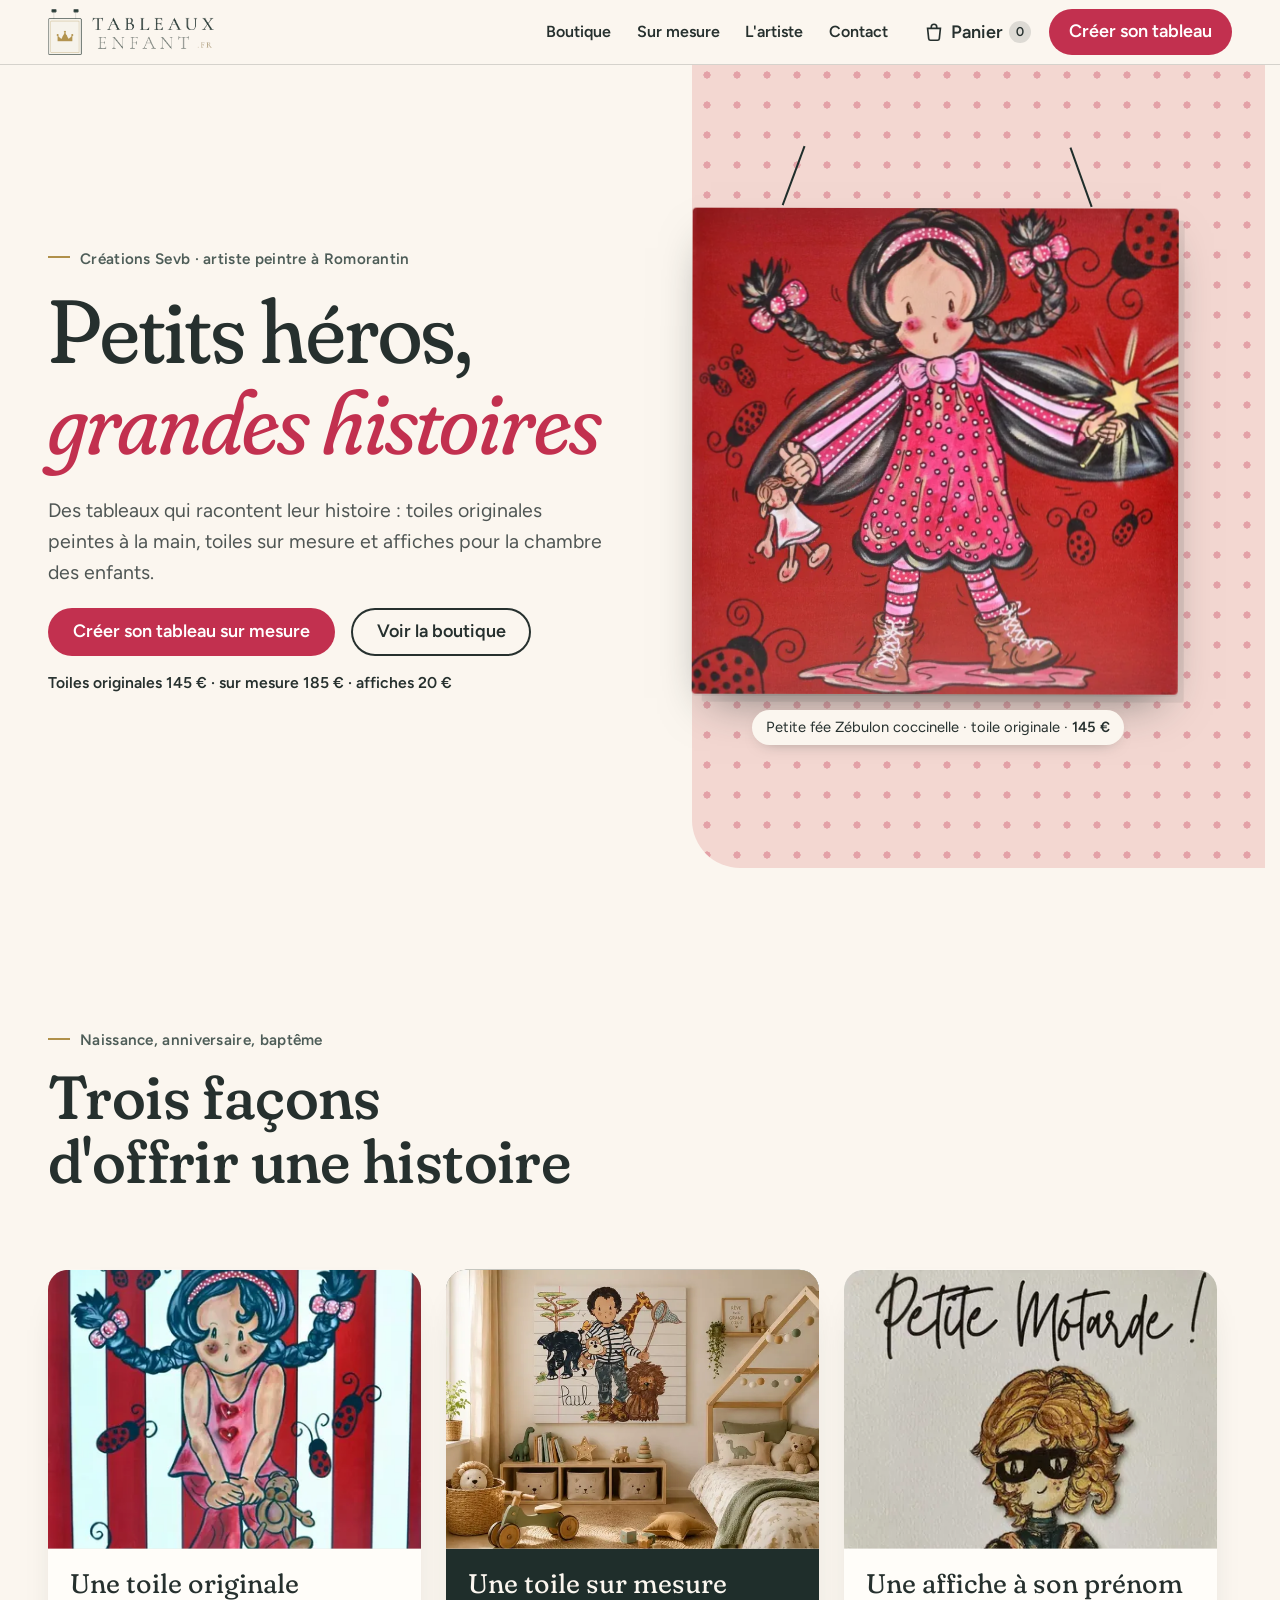
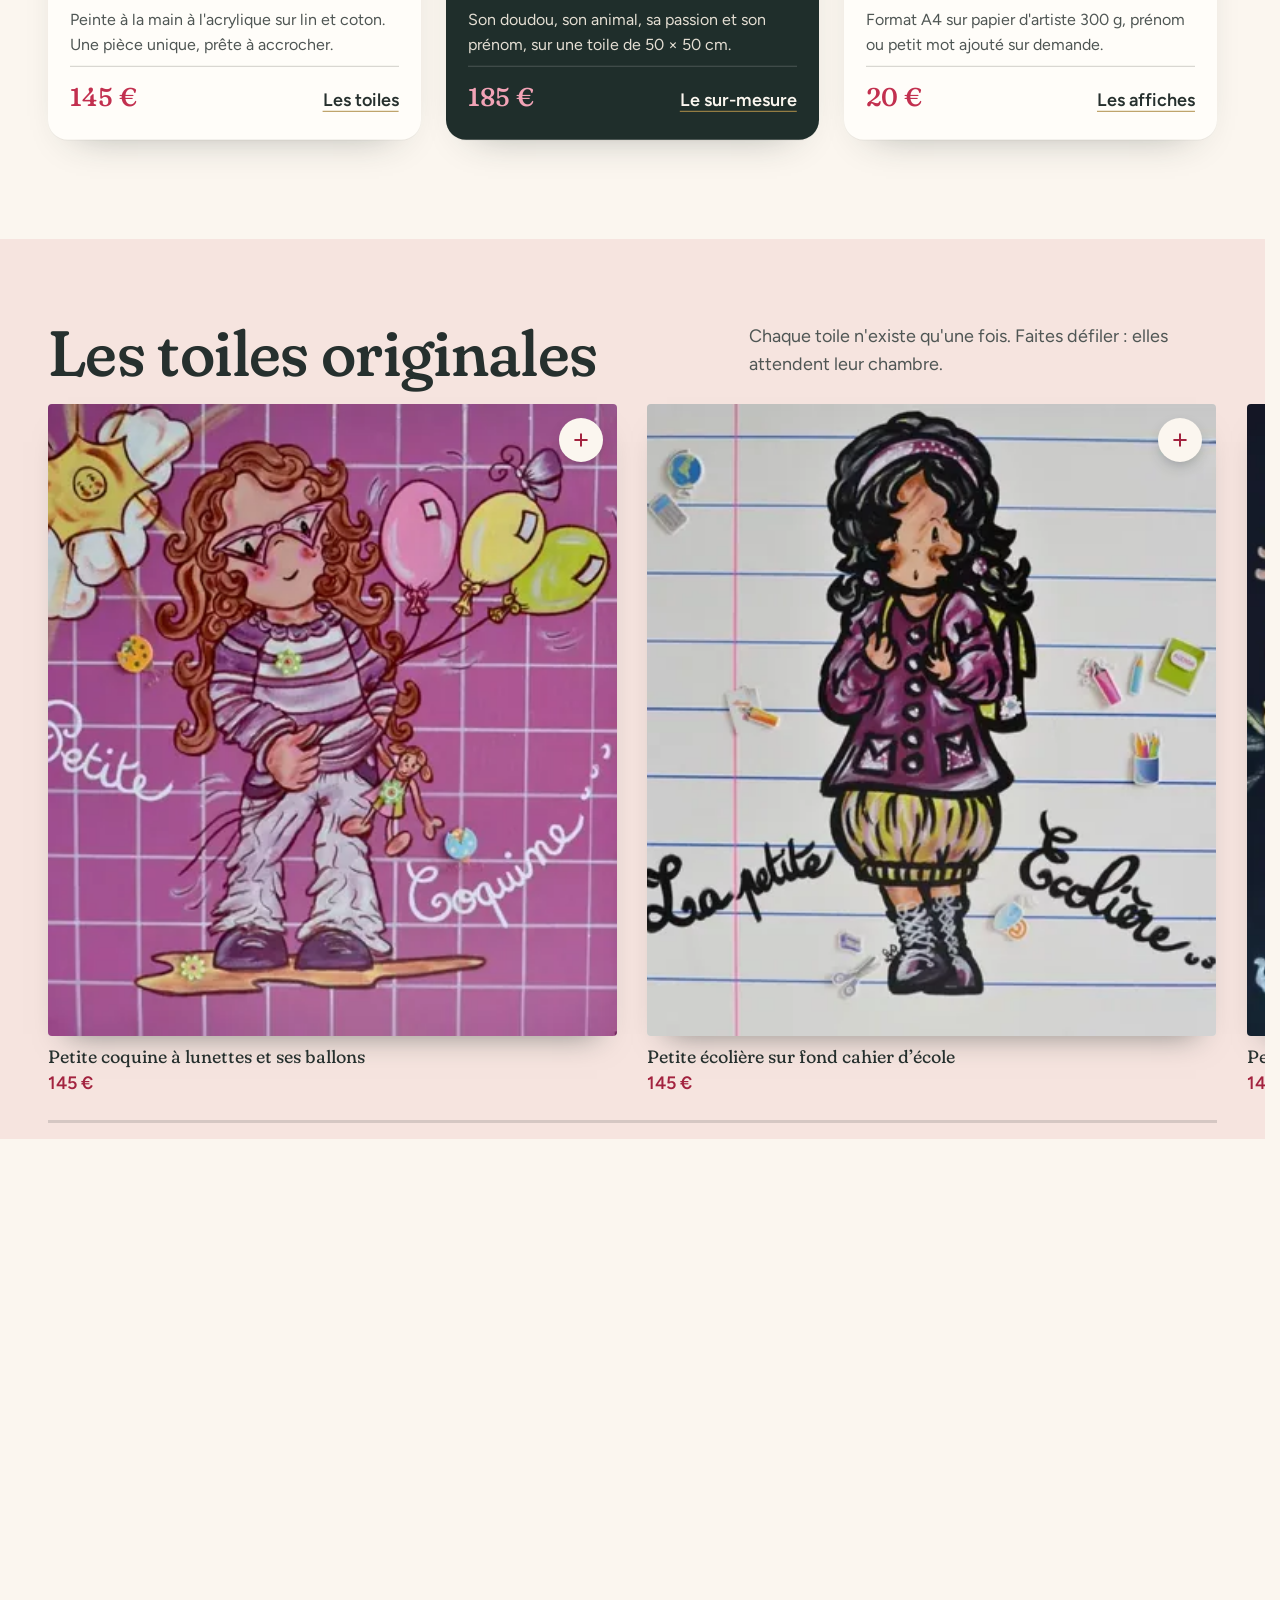
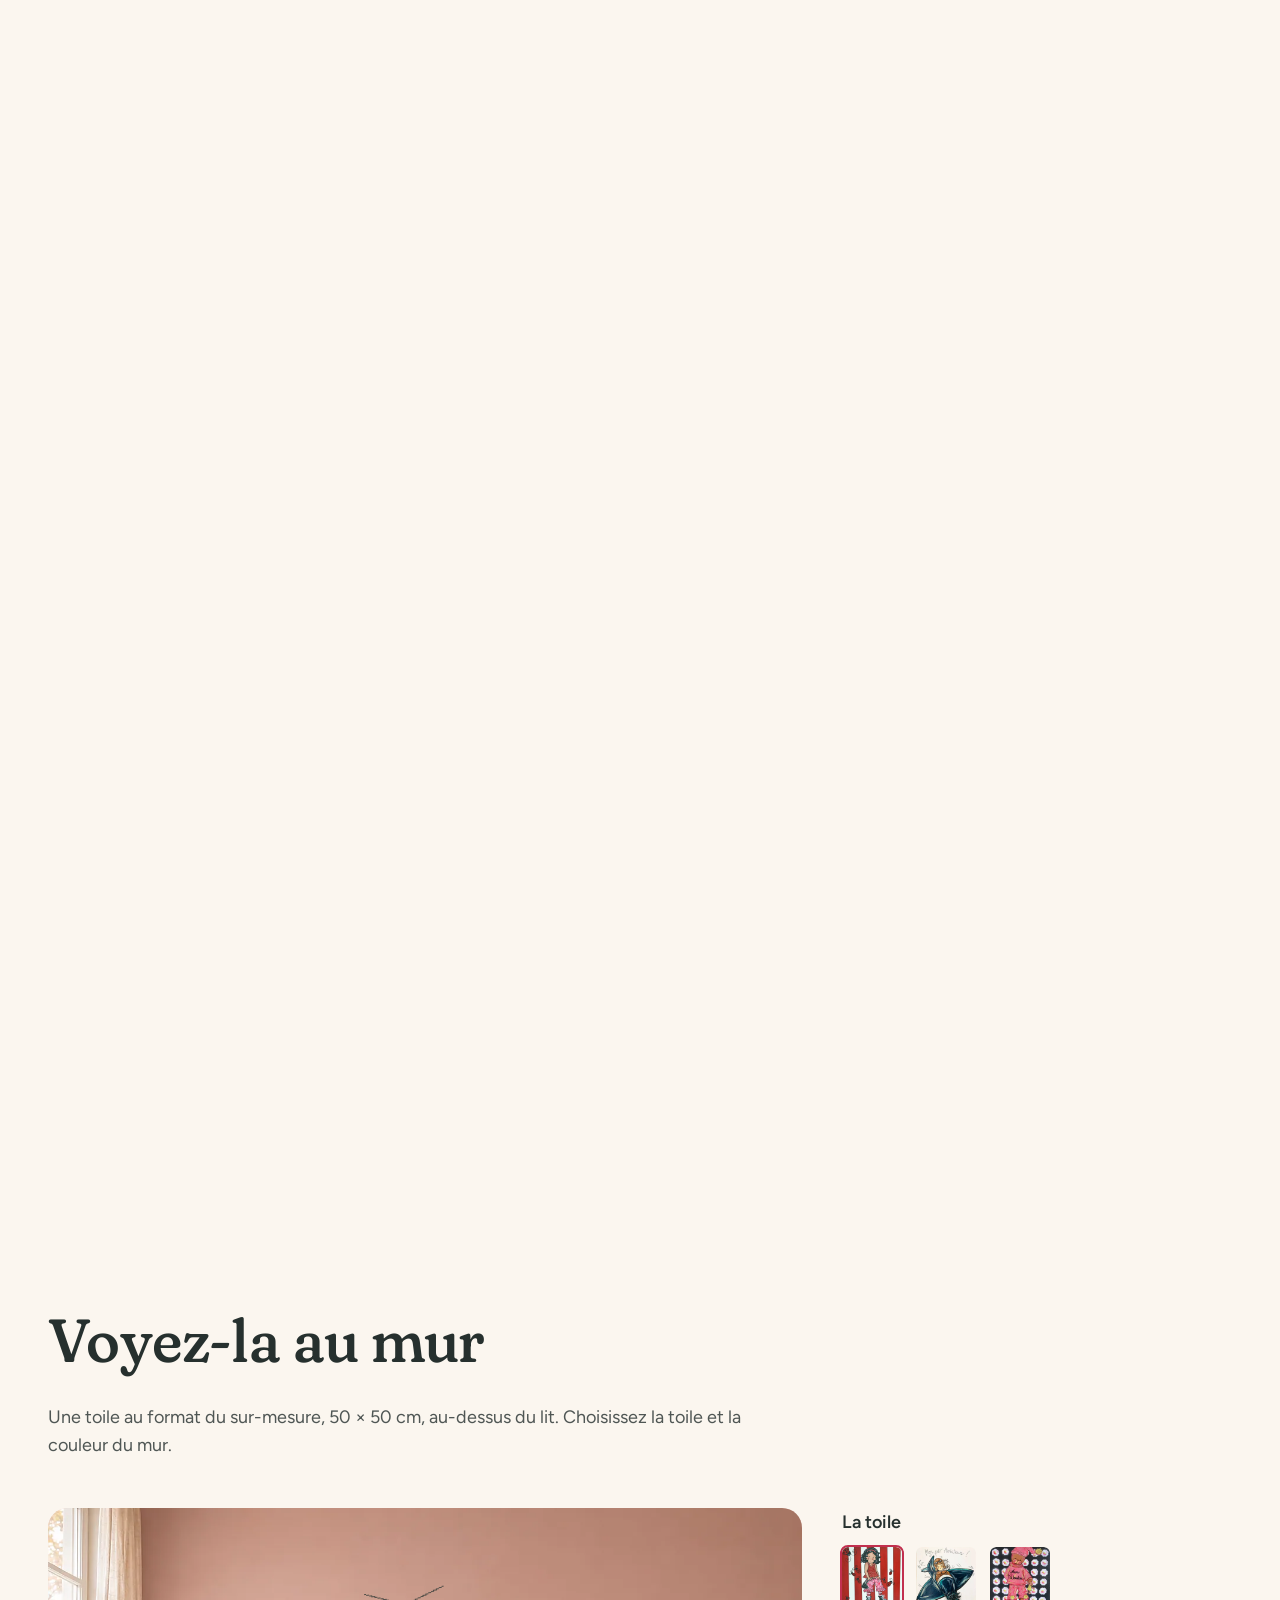
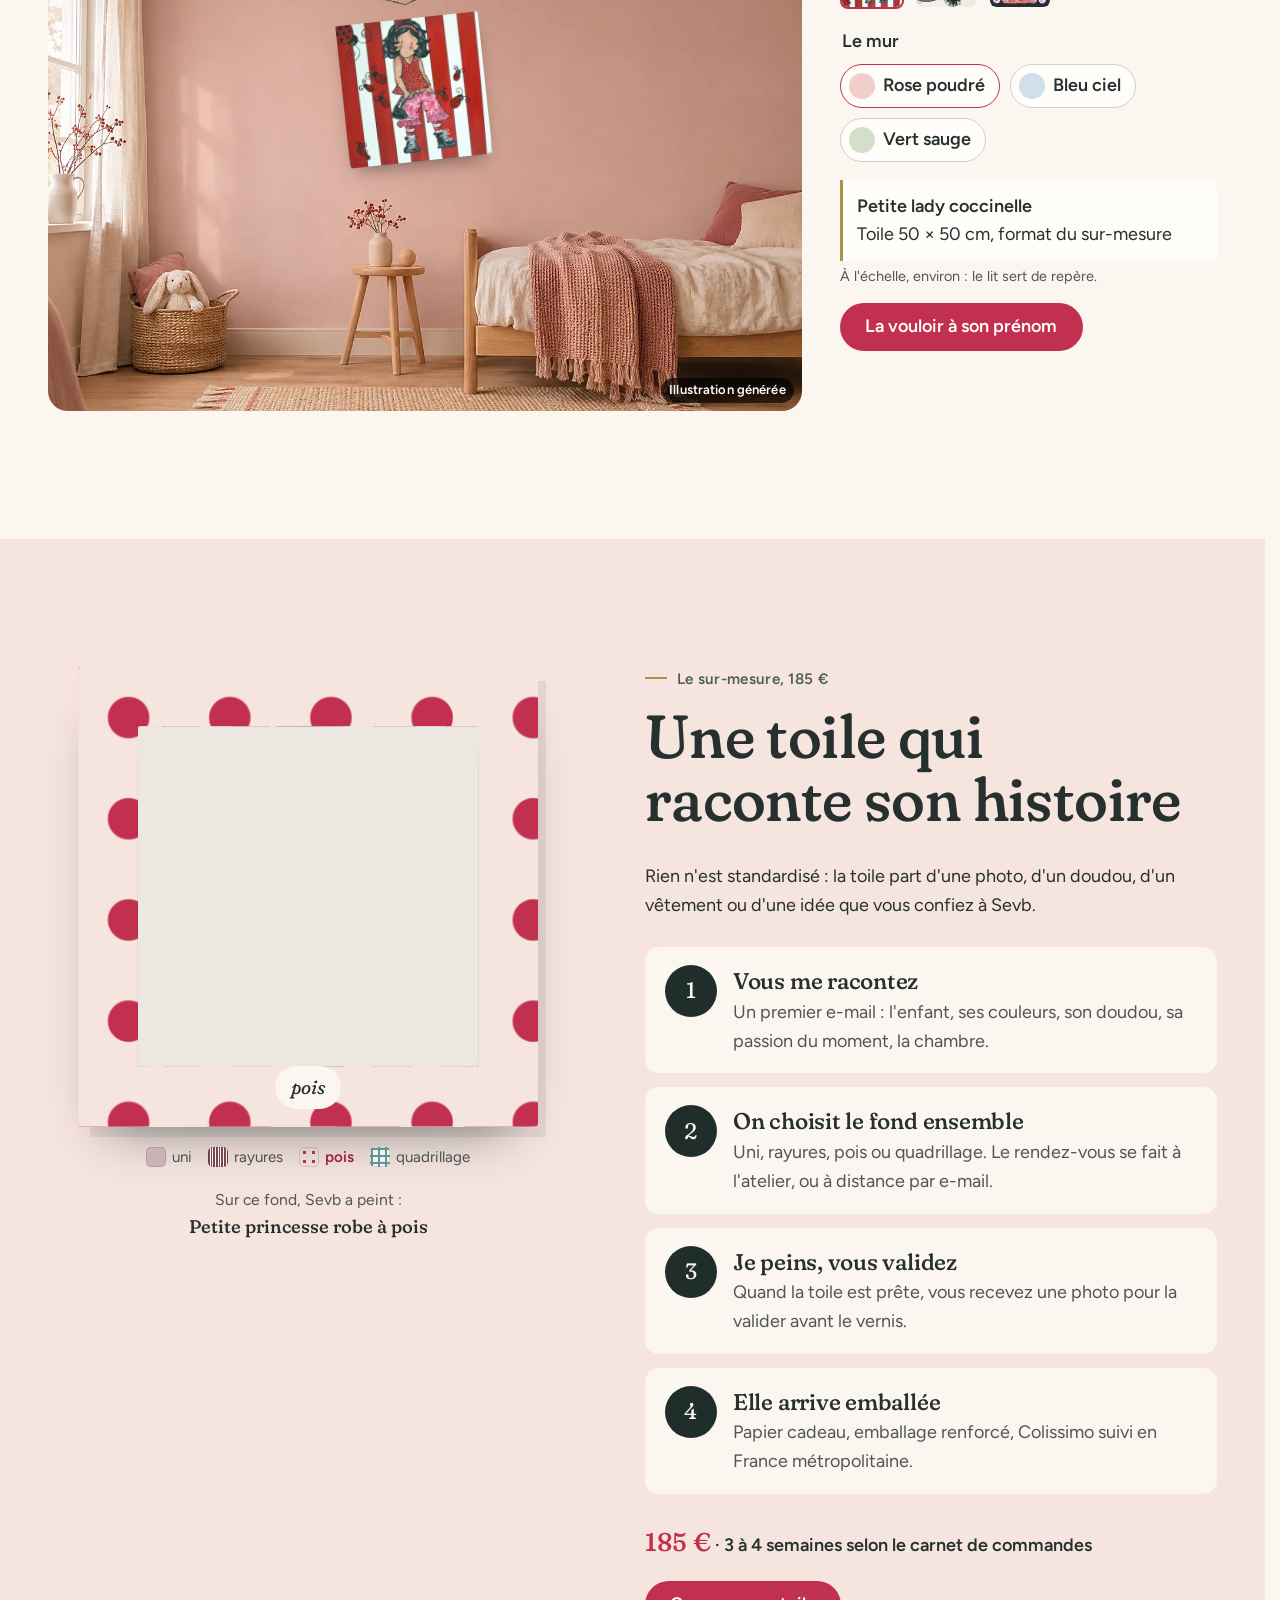
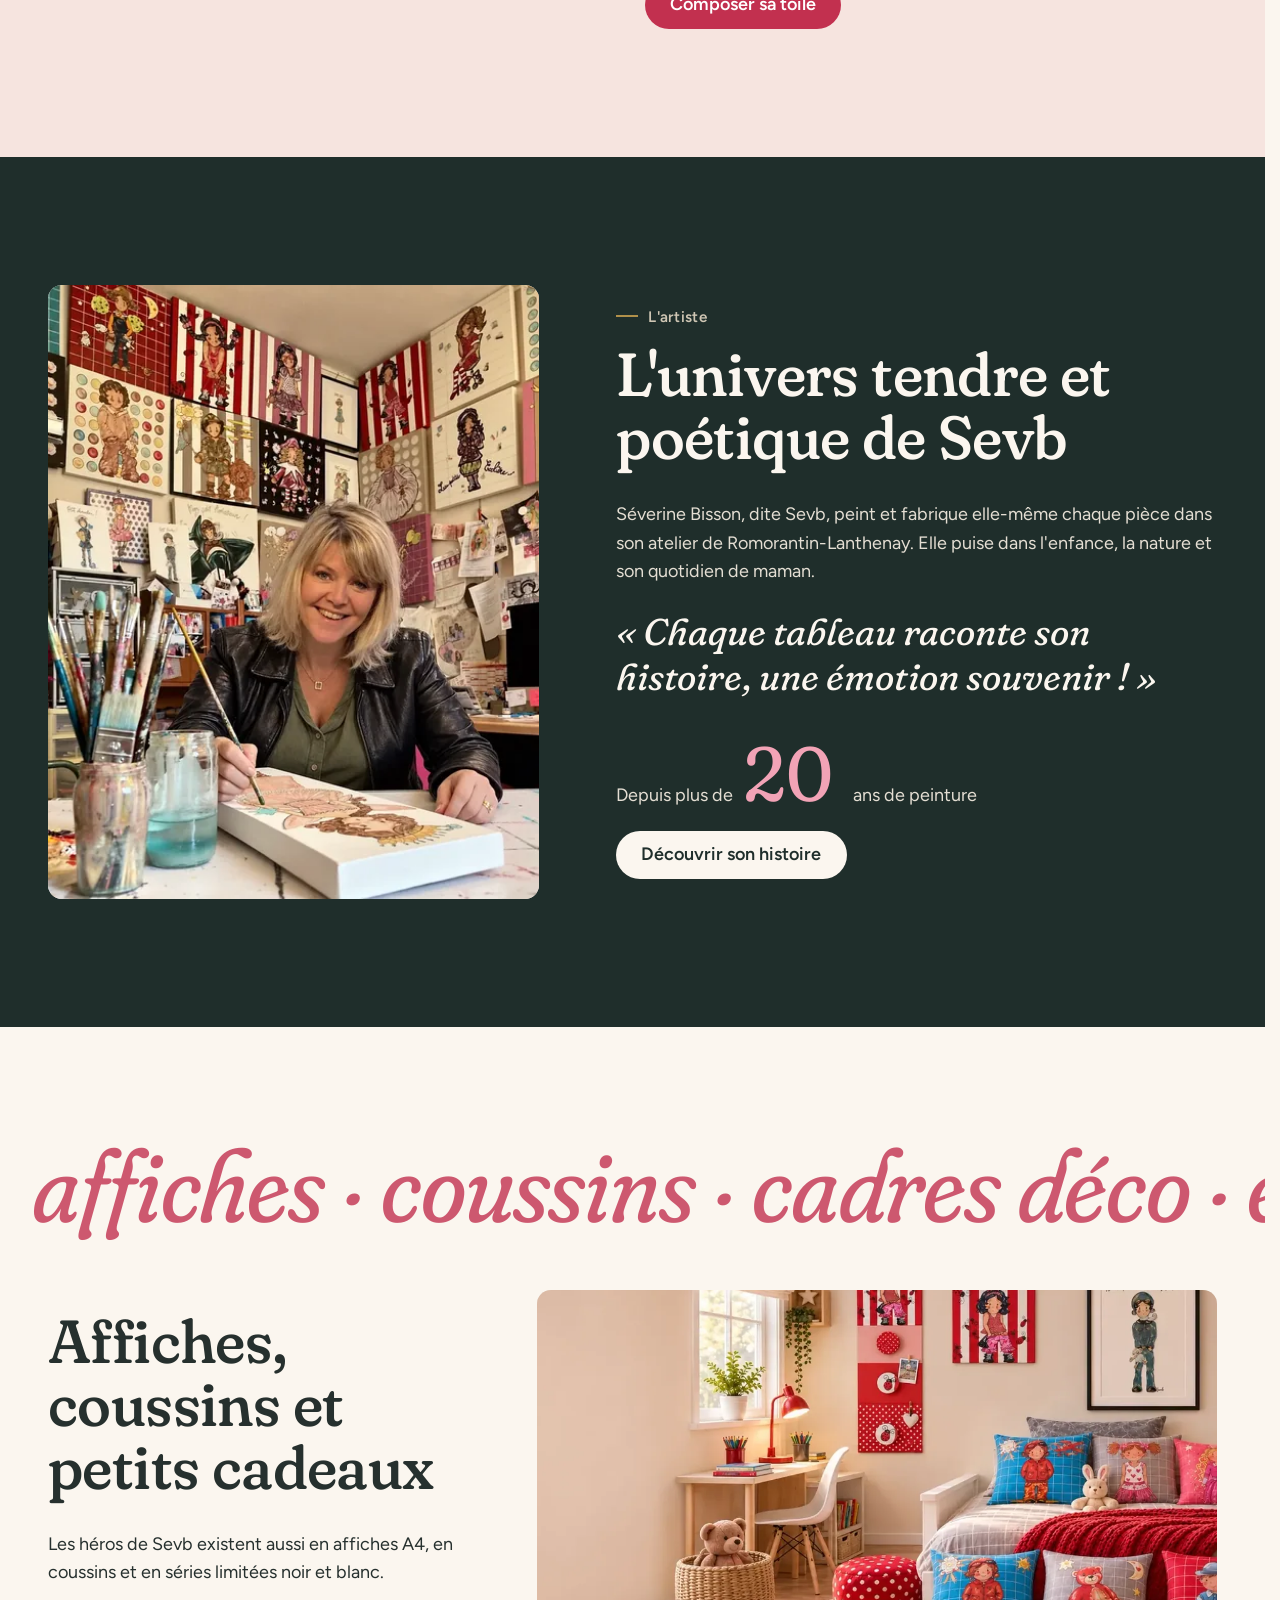
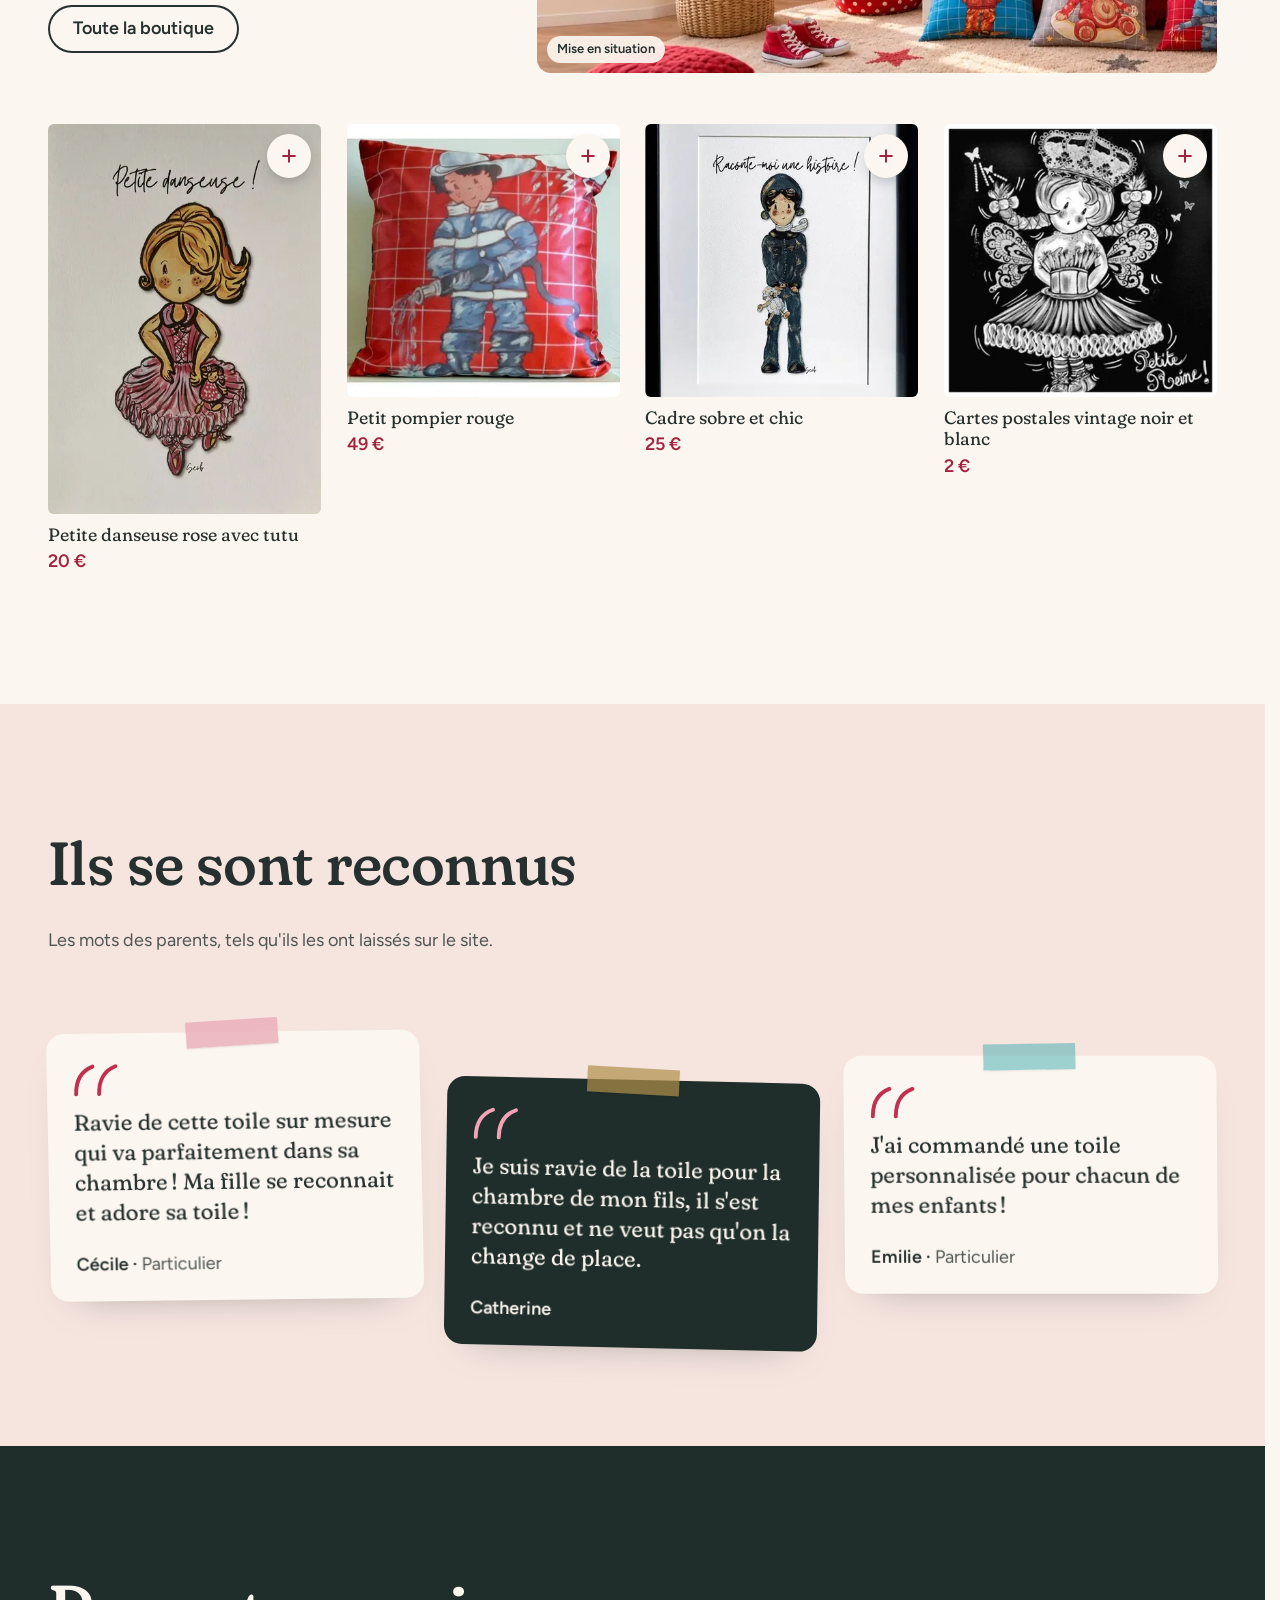
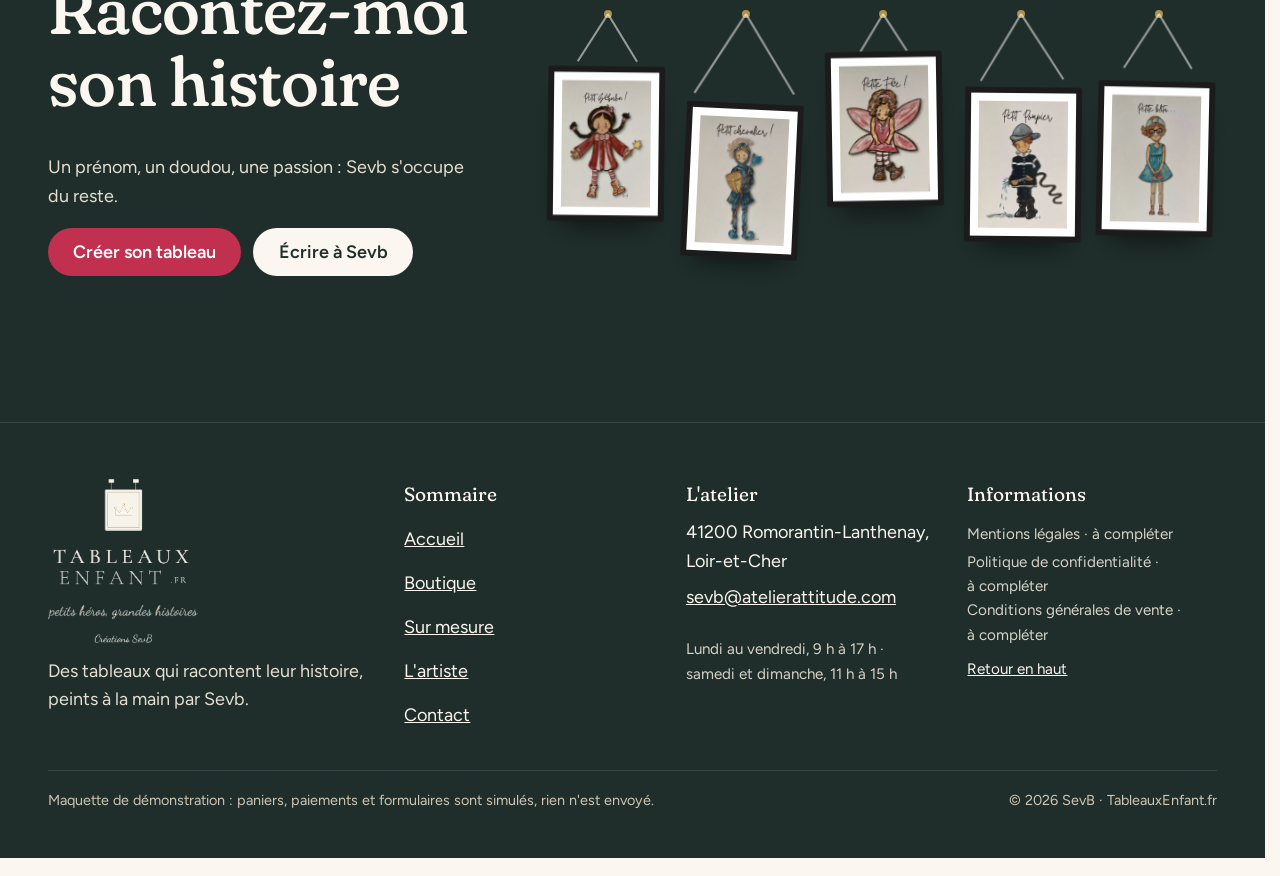
==== commit 389c25e6: "Maquette Tableaux Enfant v2" ====
--- a/index.html
+++ b/index.html
@@ -1,5 +1,5 @@
 <!doctype html>
-<html lang="fr" data-v="1" data-curseur>
+<html lang="fr" data-v="2" data-curseur>
 <head>
 <meta charset="utf-8">
 <meta name="viewport" content="width=device-width, initial-scale=1, viewport-fit=cover">
@@ -34,16 +34,16 @@
 setTimeout(function () { if (!d.classList.contains('demarre')) d.classList.add('secours'); }, 2000);
 })();</script>
 <link rel="preload" href="/assets/fonts/fraunces-normal.woff2" as="font" type="font/woff2" crossorigin>
-<link rel="stylesheet" href="/assets/css/socle.css?v=1">
-<link rel="stylesheet" href="/assets/css/module-panier-en-tiroir.css?v=1">
-<link rel="stylesheet" href="/assets/css/module-envol-vers-le-panier.css?v=1">
-<link rel="stylesheet" href="/assets/css/site.css?v=1">
-<link rel="modulepreload" href="/assets/js/site.js?v=1">
-<link rel="modulepreload" href="/assets/js/socle/index.js?v=1">
+<link rel="stylesheet" href="/assets/css/socle.css?v=2">
+<link rel="stylesheet" href="/assets/css/module-panier-en-tiroir.css?v=2">
+<link rel="stylesheet" href="/assets/css/module-envol-vers-le-panier.css?v=2">
+<link rel="stylesheet" href="/assets/css/site.css?v=2">
+<link rel="modulepreload" href="/assets/js/site.js?v=2">
+<link rel="modulepreload" href="/assets/js/socle/index.js?v=2">
 <script src="/assets/vendor/gsap.min.js" defer></script>
 <script src="/assets/vendor/ScrollTrigger.min.js" defer></script>
 <script src="/assets/vendor/SplitText.min.js" defer></script>
-<script type="module" src="/assets/js/site.js?v=1"></script>
+<script type="module" src="/assets/js/site.js?v=2"></script>
 <meta name="theme-color" content="#FBF6EF">
 <link rel="icon" href="/assets/images/favicon-64.png" type="image/png">
 <link rel="apple-touch-icon" href="/assets/images/apple-touch-icon.png">
@@ -61,7 +61,7 @@
 <script type="application/ld+json">{"@context":"https://schema.org","@type":"Store","name":"Tableaux Enfant · Créations SevB","description":"Tableaux originaux, toiles sur mesure, affiches et décorations pour chambres d'enfants, peints à la main par Sevb, artiste peintre.","email":"sevb@atelierattitude.com","address":{"@type":"PostalAddress","postalCode":"41200","addressLocality":"Romorantin-Lanthenay","addressRegion":"Loir-et-Cher","addressCountry":"FR"},"founder":{"@type":"Person","name":"Séverine Bisson","alternateName":"Sevb","jobTitle":"Artiste peintre"},"openingHoursSpecification":[{"@type":"OpeningHoursSpecification","dayOfWeek":["Monday","Tuesday","Wednesday","Thursday","Friday"],"opens":"09:00","closes":"17:00"},{"@type":"OpeningHoursSpecification","dayOfWeek":["Saturday","Sunday"],"opens":"11:00","closes":"15:00"}]}</script>
 </head>
 <body id="haut">
-<div data-voile data-forme="glisse" aria-hidden="true"><div class="voile-contenu"><img src="/assets/images/icone-clair.png" alt="" width="108" height="147"><span data-voile-libelle>Accueil</span></div></div>
+<div data-voile data-forme="iris" aria-hidden="true"><div class="voile-contenu"><img src="/assets/images/icone-clair.png" alt="" width="108" height="147"><span data-voile-libelle>Accueil</span></div></div>
 <div class="ouverture-panneau" data-ouverture aria-hidden="true">
   <img class="ouverture-logo" src="/assets/images/icone-clair.png" alt="" width="108" height="147" data-ouverture-objet>
   <p class="ouverture-nom">Tableaux <span>Enfant</span></p>
@@ -153,9 +153,9 @@
   </div>
   <div class="offrir-grille" data-anime="cascade">
     <a class="offre" href="/boutique?categorie=toiles#catalogue" data-libelle="Boutique" data-fx="vitesse">
-      <figure class="media offre-media" style="--cadrage:50% 50%">
-  <picture>
-    <img src="/assets/images/toile-princesse-pois-800.webp" srcset="/assets/images/toile-princesse-pois-400.webp 400w, /assets/images/toile-princesse-pois-800.webp 800w" sizes="(max-width: 760px) 90vw, 30vw" alt="" width="800" height="800" loading="lazy" decoding="async">
+      <figure class="media offre-media" style="--cadrage:50% 30%">
+  <picture>
+    <img src="/assets/images/toile-lolita-coccinelle-800.webp" srcset="/assets/images/toile-lolita-coccinelle-400.webp 400w, /assets/images/toile-lolita-coccinelle-800.webp 800w" sizes="(max-width: 760px) 90vw, 30vw" alt="" width="800" height="800" loading="lazy" decoding="async">
   </picture>
 </figure>
       <span class="offre-texte"><span class="offre-titre">Une toile originale</span><span class="offre-desc">Peinte à la main à l&#39;acrylique sur lin et coton. Une pièce unique, prête à accrocher.</span><span class="offre-pied"><b data-prix>145 €</b> <span class="offre-lien">Les toiles</span></span></span>
@@ -184,17 +184,73 @@
     <p class="masque-ecran-bas">Chaque toile n&#39;existe qu&#39;une fois. Faites défiler : elles attendent leur chambre.</p>
   </div>
   <div class="piste toiles-piste" data-galerie tabindex="0" role="region" aria-label="Toiles originales, défilement horizontal">
-    <article class="produit toile-carte" data-produit="toile-ours-doudou">
-  <a class="produit-lien" href="/boutique?produit=toile-ours-doudou" data-libelle="Boutique">
-    <figure class="media produit-media produit-media--toiles" style="--cadrage:50% 50%">
-  <picture>
-    <img src="/assets/images/toile-ours-doudou-800.webp" srcset="/assets/images/toile-ours-doudou-400.webp 400w, /assets/images/toile-ours-doudou-800.webp 800w" sizes="(max-width: 760px) 70vw, 30vw" alt="Petit ours, fond nuages, mon doudou" width="800" height="800" loading="lazy" decoding="async">
-  </picture>
-</figure>
-    <span class="produit-texte"><span class="produit-titre">Petit ours, fond nuages, mon doudou</span>
+    <article class="produit toile-carte" data-produit="toile-coquine-ballons" data-panier-produit>
+  <a class="produit-lien" href="/boutique?produit=toile-coquine-ballons" data-libelle="Boutique">
+    <figure class="media produit-media produit-media--toiles" style="--cadrage:50% 50%">
+  <picture>
+    <img src="/assets/images/toile-coquine-ballons-800.webp" srcset="/assets/images/toile-coquine-ballons-400.webp 400w, /assets/images/toile-coquine-ballons-800.webp 800w" sizes="(max-width: 760px) 70vw, 30vw" alt="Petite coquine à lunettes et ses ballons" width="800" height="800" loading="lazy" decoding="async">
+  </picture>
+</figure>
+    <span class="produit-texte"><span class="produit-titre">Petite coquine à lunettes et ses ballons</span>
     <span class="produit-prix" data-prix>145 €</span></span>
   </a>
-</article><article class="produit toile-carte" data-produit="toile-chipie-modele">
+  <button type="button" class="ajout-rapide" data-panier-ajouter="toile-coquine-ballons" data-nom="Petite coquine à lunettes et ses ballons" data-prix="145" data-image="/assets/images/toile-coquine-ballons-400.webp" aria-label="Ajouter Petite coquine à lunettes et ses ballons au panier"><svg viewBox="0 0 24 24" width="20" height="20" aria-hidden="true"><path d="M12 5v14M5 12h14" stroke="currentColor" stroke-width="2.4" stroke-linecap="round"/></svg></button>
+</article><article class="produit toile-carte" data-produit="toile-ecoliere" data-panier-produit>
+  <a class="produit-lien" href="/boutique?produit=toile-ecoliere" data-libelle="Boutique">
+    <figure class="media produit-media produit-media--toiles" style="--cadrage:50% 50%">
+  <picture>
+    <img src="/assets/images/toile-ecoliere-800.webp" srcset="/assets/images/toile-ecoliere-400.webp 400w, /assets/images/toile-ecoliere-800.webp 800w" sizes="(max-width: 760px) 70vw, 30vw" alt="Petite écolière sur fond cahier d’école" width="800" height="800" loading="lazy" decoding="async">
+  </picture>
+</figure>
+    <span class="produit-texte"><span class="produit-titre">Petite écolière sur fond cahier d’école</span>
+    <span class="produit-prix" data-prix>145 €</span></span>
+  </a>
+  <button type="button" class="ajout-rapide" data-panier-ajouter="toile-ecoliere" data-nom="Petite écolière sur fond cahier d’école" data-prix="145" data-image="/assets/images/toile-ecoliere-400.webp" aria-label="Ajouter Petite écolière sur fond cahier d’école au panier"><svg viewBox="0 0 24 24" width="20" height="20" aria-hidden="true"><path d="M12 5v14M5 12h14" stroke="currentColor" stroke-width="2.4" stroke-linecap="round"/></svg></button>
+</article><article class="produit toile-carte" data-produit="toile-lutine-ardoise" data-panier-produit>
+  <a class="produit-lien" href="/boutique?produit=toile-lutine-ardoise" data-libelle="Boutique">
+    <figure class="media produit-media produit-media--toiles" style="--cadrage:50% 50%">
+  <picture>
+    <img src="/assets/images/toile-lutine-ardoise-800.webp" srcset="/assets/images/toile-lutine-ardoise-400.webp 400w, /assets/images/toile-lutine-ardoise-800.webp 800w" sizes="(max-width: 760px) 70vw, 30vw" alt="Petite fée lutine ardoise et ses jouets" width="800" height="800" loading="lazy" decoding="async">
+  </picture>
+</figure>
+    <span class="produit-texte"><span class="produit-titre">Petite fée lutine ardoise et ses jouets</span>
+    <span class="produit-prix" data-prix>145 €</span></span>
+  </a>
+  <button type="button" class="ajout-rapide" data-panier-ajouter="toile-lutine-ardoise" data-nom="Petite fée lutine ardoise et ses jouets" data-prix="145" data-image="/assets/images/toile-lutine-ardoise-400.webp" aria-label="Ajouter Petite fée lutine ardoise et ses jouets au panier"><svg viewBox="0 0 24 24" width="20" height="20" aria-hidden="true"><path d="M12 5v14M5 12h14" stroke="currentColor" stroke-width="2.4" stroke-linecap="round"/></svg></button>
+</article><article class="produit toile-carte" data-produit="toile-femme-affaires" data-panier-produit>
+  <a class="produit-lien" href="/boutique?produit=toile-femme-affaires" data-libelle="Boutique">
+    <figure class="media produit-media produit-media--toiles" style="--cadrage:50% 50%">
+  <picture>
+    <img src="/assets/images/toile-femme-affaires-800.webp" srcset="/assets/images/toile-femme-affaires-400.webp 400w, /assets/images/toile-femme-affaires-800.webp 800w" sizes="(max-width: 760px) 70vw, 30vw" alt="Petite femme d’affaires" width="800" height="800" loading="lazy" decoding="async">
+  </picture>
+</figure>
+    <span class="produit-texte"><span class="produit-titre">Petite femme d’affaires</span>
+    <span class="produit-prix" data-prix>145 €</span></span>
+  </a>
+  <button type="button" class="ajout-rapide" data-panier-ajouter="toile-femme-affaires" data-nom="Petite femme d’affaires" data-prix="145" data-image="/assets/images/toile-femme-affaires-400.webp" aria-label="Ajouter Petite femme d’affaires au panier"><svg viewBox="0 0 24 24" width="20" height="20" aria-hidden="true"><path d="M12 5v14M5 12h14" stroke="currentColor" stroke-width="2.4" stroke-linecap="round"/></svg></button>
+</article><article class="produit toile-carte" data-produit="toile-prince-nb" data-panier-produit>
+  <a class="produit-lien" href="/boutique?produit=toile-prince-nb" data-libelle="Boutique">
+    <figure class="media produit-media produit-media--toiles" style="--cadrage:50% 50%">
+  <picture>
+    <img src="/assets/images/toile-prince-nb-800.webp" srcset="/assets/images/toile-prince-nb-400.webp 400w, /assets/images/toile-prince-nb-800.webp 800w" sizes="(max-width: 760px) 70vw, 30vw" alt="Mon petit prince noir et blanc" width="800" height="800" loading="lazy" decoding="async">
+  </picture>
+</figure>
+    <span class="produit-texte"><span class="produit-titre">Mon petit prince noir et blanc</span>
+    <span class="produit-prix" data-prix>195 €</span></span>
+  </a>
+  <button type="button" class="ajout-rapide" data-panier-ajouter="toile-prince-nb" data-nom="Mon petit prince noir et blanc" data-prix="195" data-image="/assets/images/toile-prince-nb-400.webp" aria-label="Ajouter Mon petit prince noir et blanc au panier"><svg viewBox="0 0 24 24" width="20" height="20" aria-hidden="true"><path d="M12 5v14M5 12h14" stroke="currentColor" stroke-width="2.4" stroke-linecap="round"/></svg></button>
+</article><article class="produit toile-carte" data-produit="toile-lolita-lapin" data-panier-produit>
+  <a class="produit-lien" href="/boutique?produit=toile-lolita-lapin" data-libelle="Boutique">
+    <figure class="media produit-media produit-media--toiles" style="--cadrage:50% 50%">
+  <picture>
+    <img src="/assets/images/toile-lolita-lapin-800.webp" srcset="/assets/images/toile-lolita-lapin-400.webp 400w, /assets/images/toile-lolita-lapin-800.webp 800w" sizes="(max-width: 760px) 70vw, 30vw" alt="Petite Lolita et son doudou lapin vert anis" width="800" height="800" loading="lazy" decoding="async">
+  </picture>
+</figure>
+    <span class="produit-texte"><span class="produit-titre">Petite Lolita et son doudou lapin vert anis</span>
+    <span class="produit-prix" data-prix>145 €</span></span>
+  </a>
+  <button type="button" class="ajout-rapide" data-panier-ajouter="toile-lolita-lapin" data-nom="Petite Lolita et son doudou lapin vert anis" data-prix="145" data-image="/assets/images/toile-lolita-lapin-400.webp" aria-label="Ajouter Petite Lolita et son doudou lapin vert anis au panier"><svg viewBox="0 0 24 24" width="20" height="20" aria-hidden="true"><path d="M12 5v14M5 12h14" stroke="currentColor" stroke-width="2.4" stroke-linecap="round"/></svg></button>
+</article><article class="produit toile-carte" data-produit="toile-chipie-modele" data-panier-produit>
   <a class="produit-lien" href="/boutique?produit=toile-chipie-modele" data-libelle="Boutique">
     <figure class="media produit-media produit-media--toiles" style="--cadrage:50% 50%">
   <picture>
@@ -204,56 +260,7 @@
     <span class="produit-texte"><span class="produit-titre">Petite chipie fille modèle</span>
     <span class="produit-prix" data-prix>145 €</span></span>
   </a>
-</article><article class="produit toile-carte" data-produit="toile-coquine-ballons">
-  <a class="produit-lien" href="/boutique?produit=toile-coquine-ballons" data-libelle="Boutique">
-    <figure class="media produit-media produit-media--toiles" style="--cadrage:50% 50%">
-  <picture>
-    <img src="/assets/images/toile-coquine-ballons-800.webp" srcset="/assets/images/toile-coquine-ballons-400.webp 400w, /assets/images/toile-coquine-ballons-800.webp 800w" sizes="(max-width: 760px) 70vw, 30vw" alt="Petite coquine à lunettes et ses ballons" width="800" height="800" loading="lazy" decoding="async">
-  </picture>
-</figure>
-    <span class="produit-texte"><span class="produit-titre">Petite coquine à lunettes et ses ballons</span>
-    <span class="produit-prix" data-prix>145 €</span></span>
-  </a>
-</article><article class="produit toile-carte" data-produit="toile-ecoliere">
-  <a class="produit-lien" href="/boutique?produit=toile-ecoliere" data-libelle="Boutique">
-    <figure class="media produit-media produit-media--toiles" style="--cadrage:50% 50%">
-  <picture>
-    <img src="/assets/images/toile-ecoliere-800.webp" srcset="/assets/images/toile-ecoliere-400.webp 400w, /assets/images/toile-ecoliere-800.webp 800w" sizes="(max-width: 760px) 70vw, 30vw" alt="Petite écolière sur fond cahier d’école" width="800" height="800" loading="lazy" decoding="async">
-  </picture>
-</figure>
-    <span class="produit-texte"><span class="produit-titre">Petite écolière sur fond cahier d’école</span>
-    <span class="produit-prix" data-prix>145 €</span></span>
-  </a>
-</article><article class="produit toile-carte" data-produit="toile-lutine-ardoise">
-  <a class="produit-lien" href="/boutique?produit=toile-lutine-ardoise" data-libelle="Boutique">
-    <figure class="media produit-media produit-media--toiles" style="--cadrage:50% 50%">
-  <picture>
-    <img src="/assets/images/toile-lutine-ardoise-800.webp" srcset="/assets/images/toile-lutine-ardoise-400.webp 400w, /assets/images/toile-lutine-ardoise-800.webp 800w" sizes="(max-width: 760px) 70vw, 30vw" alt="Petite fée lutine ardoise et ses jouets" width="800" height="800" loading="lazy" decoding="async">
-  </picture>
-</figure>
-    <span class="produit-texte"><span class="produit-titre">Petite fée lutine ardoise et ses jouets</span>
-    <span class="produit-prix" data-prix>145 €</span></span>
-  </a>
-</article><article class="produit toile-carte" data-produit="toile-zebulon-coccinelle">
-  <a class="produit-lien" href="/boutique?produit=toile-zebulon-coccinelle" data-libelle="Boutique">
-    <figure class="media produit-media produit-media--toiles" style="--cadrage:50% 50%">
-  <picture>
-    <img src="/assets/images/toile-zebulon-coccinelle-800.webp" srcset="/assets/images/toile-zebulon-coccinelle-400.webp 400w, /assets/images/toile-zebulon-coccinelle-800.webp 800w" sizes="(max-width: 760px) 70vw, 30vw" alt="Petite fée Zébulon coccinelle" width="800" height="800" loading="lazy" decoding="async">
-  </picture>
-</figure>
-    <span class="produit-texte"><span class="produit-titre">Petite fée Zébulon coccinelle</span>
-    <span class="produit-prix" data-prix>145 €</span></span>
-  </a>
-</article><article class="produit toile-carte" data-produit="toile-femme-affaires">
-  <a class="produit-lien" href="/boutique?produit=toile-femme-affaires" data-libelle="Boutique">
-    <figure class="media produit-media produit-media--toiles" style="--cadrage:50% 50%">
-  <picture>
-    <img src="/assets/images/toile-femme-affaires-800.webp" srcset="/assets/images/toile-femme-affaires-400.webp 400w, /assets/images/toile-femme-affaires-800.webp 800w" sizes="(max-width: 760px) 70vw, 30vw" alt="Petite femme d’affaires" width="800" height="800" loading="lazy" decoding="async">
-  </picture>
-</figure>
-    <span class="produit-texte"><span class="produit-titre">Petite femme d’affaires</span>
-    <span class="produit-prix" data-prix>145 €</span></span>
-  </a>
+  <button type="button" class="ajout-rapide" data-panier-ajouter="toile-chipie-modele" data-nom="Petite chipie fille modèle" data-prix="145" data-image="/assets/images/toile-chipie-modele-400.webp" aria-label="Ajouter Petite chipie fille modèle au panier"><svg viewBox="0 0 24 24" width="20" height="20" aria-hidden="true"><path d="M12 5v14M5 12h14" stroke="currentColor" stroke-width="2.4" stroke-linecap="round"/></svg></button>
 </article>
     <a class="toiles-fin" href="/boutique?categorie=toiles#catalogue" data-libelle="Boutique"><span>Toutes les toiles</span><svg viewBox="0 0 40 16" aria-hidden="true"><path d="M2 8h34M30 2l6 6-6 6" fill="none" stroke="currentColor" stroke-width="2"/></svg></a>
   </div>
@@ -323,11 +330,28 @@
 <section class="mesure fond-rose" id="sur-mesure">
   <div class="conteneur mesure-grille">
     <div class="mesure-colle">
-      <div class="mesure-toile" data-effet="fonds" data-fond="uni" role="img" aria-label="Aperçu d&#39;une toile vierge et de son fond">
-        <span class="fond fond--uni" data-fond-calque="uni"></span><span class="fond fond--rayures" data-fond-calque="rayures"></span><span class="fond fond--pois" data-fond-calque="pois"></span><span class="fond fond--quadrillage" data-fond-calque="quadrillage"></span>
+      <div class="mesure-toile" data-effet="fonds" data-fond="uni" role="img" aria-label="Les quatre fonds du sur-mesure et une toile de Sevb peinte sur chacun">
+        <span class="fond fond--uni" data-fond-calque="uni"></span><div class="fond-toile" data-fond-toile="uni"><figure class="media " style="--cadrage:50% 50%">
+  <picture>
+    <img src="/assets/images/toile-petite-peche-800.webp" srcset="/assets/images/toile-petite-peche-400.webp 400w, /assets/images/toile-petite-peche-800.webp 800w" sizes="(max-width: 860px) 300px, 34vw" alt="" width="800" height="800" loading="lazy" decoding="async">
+  </picture>
+</figure></div><span class="fond fond--rayures" data-fond-calque="rayures"></span><div class="fond-toile" data-fond-toile="rayures"><figure class="media " style="--cadrage:50% 50%">
+  <picture>
+    <img src="/assets/images/toile-lolita-lunettes-800.webp" srcset="/assets/images/toile-lolita-lunettes-400.webp 400w, /assets/images/toile-lolita-lunettes-800.webp 800w" sizes="(max-width: 860px) 300px, 34vw" alt="" width="800" height="800" loading="lazy" decoding="async">
+  </picture>
+</figure></div><span class="fond fond--pois" data-fond-calque="pois"></span><div class="fond-toile" data-fond-toile="pois"><figure class="media " style="--cadrage:50% 50%">
+  <picture>
+    <img src="/assets/images/toile-princesse-pois-800.webp" srcset="/assets/images/toile-princesse-pois-400.webp 400w, /assets/images/toile-princesse-pois-800.webp 800w" sizes="(max-width: 860px) 300px, 34vw" alt="" width="800" height="800" loading="lazy" decoding="async">
+  </picture>
+</figure></div><span class="fond fond--quadrillage" data-fond-calque="quadrillage"></span><div class="fond-toile" data-fond-toile="quadrillage"><figure class="media " style="--cadrage:50% 50%">
+  <picture>
+    <img src="/assets/images/toile-prince-turquoise-400.webp" srcset="/assets/images/toile-prince-turquoise-400.webp 400w" sizes="(max-width: 860px) 300px, 34vw" alt="" width="400" height="400" loading="lazy" decoding="async">
+  </picture>
+</figure></div>
         <span class="mesure-toile-nom" data-fond-nom>uni</span>
       </div>
-      <ul class="mesure-fonds" aria-hidden="true"><li data-fond-repere="uni" class="est-actif"><span class="pastille fond--uni"></span>uni</li><li data-fond-repere="rayures"><span class="pastille fond--rayures"></span>rayures</li><li data-fond-repere="pois"><span class="pastille fond--pois"></span>pois</li><li data-fond-repere="quadrillage"><span class="pastille fond--quadrillage"></span>quadrillage</li></ul>
+      <ul class="mesure-fonds" aria-hidden="true"><li data-fond-repere="uni" data-fond-exemple="Petite pêche" class="est-actif"><span class="pastille fond--uni"></span>uni</li><li data-fond-repere="rayures" data-fond-exemple="Petite Lolita brune à lunettes et tresses"><span class="pastille fond--rayures"></span>rayures</li><li data-fond-repere="pois" data-fond-exemple="Petite princesse robe à pois"><span class="pastille fond--pois"></span>pois</li><li data-fond-repere="quadrillage" data-fond-exemple="Mon petit prince, fond quadrillé turquoise"><span class="pastille fond--quadrillage"></span>quadrillage</li></ul>
+      <p class="mesure-exemple" aria-live="polite">Sur ce fond, Sevb a peint : <b data-fond-exemple-titre>Petite pêche</b></p>
     </div>
     <div class="mesure-texte">
       <p class="surtitre">Le sur-mesure, 185 €</p>
@@ -375,7 +399,7 @@
 </figure>
   </div>
   <div class="conteneur plus-produits" data-anime="cascade">
-    <article class="produit " data-produit="affiche-danseuse">
+    <article class="produit " data-produit="affiche-danseuse" data-panier-produit>
   <a class="produit-lien" href="/boutique?produit=affiche-danseuse" data-libelle="Boutique">
     <figure class="media produit-media produit-media--affiches" style="--cadrage:50% 50%">
   <picture>
@@ -385,7 +409,8 @@
     <span class="produit-texte"><span class="produit-titre">Petite danseuse rose avec tutu</span>
     <span class="produit-prix" data-prix>20 €</span></span>
   </a>
-</article><article class="produit " data-produit="coussin-pompier">
+  <button type="button" class="ajout-rapide" data-panier-ajouter="affiche-danseuse" data-nom="Petite danseuse rose avec tutu" data-prix="20" data-image="/assets/images/affiche-danseuse-400.webp" aria-label="Ajouter Petite danseuse rose avec tutu au panier"><svg viewBox="0 0 24 24" width="20" height="20" aria-hidden="true"><path d="M12 5v14M5 12h14" stroke="currentColor" stroke-width="2.4" stroke-linecap="round"/></svg></button>
+</article><article class="produit " data-produit="coussin-pompier" data-panier-produit>
   <a class="produit-lien" href="/boutique?produit=coussin-pompier" data-libelle="Boutique">
     <figure class="media produit-media produit-media--coussins" style="--cadrage:50% 50%">
   <picture>
@@ -395,7 +420,8 @@
     <span class="produit-texte"><span class="produit-titre">Petit pompier rouge</span>
     <span class="produit-prix" data-prix>49 €</span></span>
   </a>
-</article><article class="produit " data-produit="cadre-sobre">
+  <button type="button" class="ajout-rapide" data-panier-ajouter="coussin-pompier" data-nom="Petit pompier rouge" data-prix="49" data-image="/assets/images/coussin-pompier-400.webp" data-options='{"Dos":"argent"}' aria-label="Ajouter Petit pompier rouge au panier"><svg viewBox="0 0 24 24" width="20" height="20" aria-hidden="true"><path d="M12 5v14M5 12h14" stroke="currentColor" stroke-width="2.4" stroke-linecap="round"/></svg></button>
+</article><article class="produit " data-produit="cadre-sobre" data-panier-produit>
   <a class="produit-lien" href="/boutique?produit=cadre-sobre" data-libelle="Boutique">
     <figure class="media produit-media produit-media--cadeaux" style="--cadrage:50% 50%">
   <picture>
@@ -405,7 +431,8 @@
     <span class="produit-texte"><span class="produit-titre">Cadre sobre et chic</span>
     <span class="produit-prix" data-prix>25 €</span></span>
   </a>
-</article><article class="produit " data-produit="cartes-postales">
+  <button type="button" class="ajout-rapide" data-panier-ajouter="cadre-sobre" data-nom="Cadre sobre et chic" data-prix="25" data-image="/assets/images/cadre-sobre-400.webp" aria-label="Ajouter Cadre sobre et chic au panier"><svg viewBox="0 0 24 24" width="20" height="20" aria-hidden="true"><path d="M12 5v14M5 12h14" stroke="currentColor" stroke-width="2.4" stroke-linecap="round"/></svg></button>
+</article><article class="produit " data-produit="cartes-postales" data-panier-produit>
   <a class="produit-lien" href="/boutique?produit=cartes-postales" data-libelle="Boutique">
     <figure class="media produit-media produit-media--cadeaux" style="--cadrage:50% 50%">
   <picture>
@@ -415,6 +442,7 @@
     <span class="produit-texte"><span class="produit-titre">Cartes postales vintage noir et blanc</span>
     <span class="produit-prix" data-prix>2 €</span></span>
   </a>
+  <a class="ajout-rapide" href="/boutique?produit=cartes-postales" data-libelle="Boutique" aria-label="Choisir les options de Cartes postales vintage noir et blanc"><svg viewBox="0 0 24 24" width="20" height="20" aria-hidden="true"><path d="M12 5v14M5 12h14" stroke="currentColor" stroke-width="2.4" stroke-linecap="round"/></svg></a>
 </article>
   </div>
 </section>
@@ -449,29 +477,44 @@
         <a href="/contact?sujet=mesure" class="bouton bouton--clair" data-libelle="Contact">Écrire à Sevb</a>
       </p>
     </div>
-    <ul class="fin-toiles" data-anime="cascade" aria-hidden="true">
-      <li><figure class="media " style="--cadrage:50% 50%">
-  <picture>
-    <img src="/assets/images/toile-lolita-lapin-800.webp" srcset="/assets/images/toile-lolita-lapin-400.webp 400w, /assets/images/toile-lolita-lapin-800.webp 800w" sizes="(max-width: 760px) 30vw, 12vw" alt="" width="800" height="800" loading="lazy" decoding="async">
-  </picture>
-</figure></li><li><figure class="media " style="--cadrage:50% 50%">
-  <picture>
-    <img src="/assets/images/toile-aviateur-800.webp" srcset="/assets/images/toile-aviateur-400.webp 400w, /assets/images/toile-aviateur-800.webp 800w" sizes="(max-width: 760px) 30vw, 12vw" alt="" width="800" height="800" loading="lazy" decoding="async">
-  </picture>
-</figure></li><li><figure class="media " style="--cadrage:50% 50%">
-  <picture>
-    <img src="/assets/images/toile-ecoliere-800.webp" srcset="/assets/images/toile-ecoliere-400.webp 400w, /assets/images/toile-ecoliere-800.webp 800w" sizes="(max-width: 760px) 30vw, 12vw" alt="" width="800" height="800" loading="lazy" decoding="async">
-  </picture>
-</figure></li><li><figure class="media " style="--cadrage:50% 50%">
-  <picture>
-    <img src="/assets/images/toile-ours-doudou-800.webp" srcset="/assets/images/toile-ours-doudou-400.webp 400w, /assets/images/toile-ours-doudou-800.webp 800w" sizes="(max-width: 760px) 30vw, 12vw" alt="" width="800" height="800" loading="lazy" decoding="async">
-  </picture>
-</figure></li><li><figure class="media " style="--cadrage:50% 50%">
-  <picture>
-    <img src="/assets/images/toile-petite-peche-800.webp" srcset="/assets/images/toile-petite-peche-400.webp 400w, /assets/images/toile-petite-peche-800.webp 800w" sizes="(max-width: 760px) 30vw, 12vw" alt="" width="800" height="800" loading="lazy" decoding="async">
-  </picture>
-</figure></li>
-    </ul>
+    <ul class="accroche accroche--affiche ">
+    <li class="accroche-item" style="--h:26px;--i:0" data-effet="accroche">
+        <span class="accroche-fils" aria-hidden="true"></span>
+        <a class="accroche-cadre" href="/boutique?produit=affiche-zebulon" data-libelle="Boutique" aria-label="Petit Zébulon, tresses et baguette magique, 20 €"><figure class="media accroche-media" style="--cadrage:50% 50%">
+  <picture>
+    <img src="/assets/images/affiche-zebulon-800.webp" srcset="/assets/images/affiche-zebulon-400.webp 400w, /assets/images/affiche-zebulon-800.webp 800w" sizes="(max-width: 760px) 30vw, 12vw" alt="" width="800" height="1143" loading="lazy" decoding="async">
+  </picture>
+</figure></a>
+      </li><li class="accroche-item" style="--h:64px;--i:1" data-effet="accroche">
+        <span class="accroche-fils" aria-hidden="true"></span>
+        <a class="accroche-cadre" href="/boutique?produit=affiche-chevalier" data-libelle="Boutique" aria-label="Petit chevalier bleu, 20 €"><figure class="media accroche-media" style="--cadrage:50% 50%">
+  <picture>
+    <img src="/assets/images/affiche-chevalier-800.webp" srcset="/assets/images/affiche-chevalier-400.webp 400w, /assets/images/affiche-chevalier-800.webp 800w" sizes="(max-width: 760px) 30vw, 12vw" alt="" width="800" height="1143" loading="lazy" decoding="async">
+  </picture>
+</figure></a>
+      </li><li class="accroche-item" style="--h:14px;--i:2" data-effet="accroche">
+        <span class="accroche-fils" aria-hidden="true"></span>
+        <a class="accroche-cadre" href="/boutique?produit=affiche-fee-rose" data-libelle="Boutique" aria-label="Petite fée rose à pois avec ses ailes, 20 €"><figure class="media accroche-media" style="--cadrage:50% 50%">
+  <picture>
+    <img src="/assets/images/affiche-fee-rose-800.webp" srcset="/assets/images/affiche-fee-rose-400.webp 400w, /assets/images/affiche-fee-rose-800.webp 800w" sizes="(max-width: 760px) 30vw, 12vw" alt="" width="800" height="1143" loading="lazy" decoding="async">
+  </picture>
+</figure></a>
+      </li><li class="accroche-item" style="--h:48px;--i:3" data-effet="accroche">
+        <span class="accroche-fils" aria-hidden="true"></span>
+        <a class="accroche-cadre" href="/boutique?produit=affiche-pompier" data-libelle="Boutique" aria-label="Petit pompier, 20 €"><figure class="media accroche-media" style="--cadrage:50% 50%">
+  <picture>
+    <img src="/assets/images/affiche-pompier-800.webp" srcset="/assets/images/affiche-pompier-400.webp 400w, /assets/images/affiche-pompier-800.webp 800w" sizes="(max-width: 760px) 30vw, 12vw" alt="" width="800" height="1142" loading="lazy" decoding="async">
+  </picture>
+</figure></a>
+      </li><li class="accroche-item" style="--h:34px;--i:4" data-effet="accroche">
+        <span class="accroche-fils" aria-hidden="true"></span>
+        <a class="accroche-cadre" href="/boutique?produit=affiche-lolita-bleue" data-libelle="Boutique" aria-label="Petite Lolita bleue à pois blanc et lunettes, 20 €"><figure class="media accroche-media" style="--cadrage:50% 50%">
+  <picture>
+    <img src="/assets/images/affiche-lolita-bleue-800.webp" srcset="/assets/images/affiche-lolita-bleue-400.webp 400w, /assets/images/affiche-lolita-bleue-800.webp 800w" sizes="(max-width: 760px) 30vw, 12vw" alt="" width="800" height="1143" loading="lazy" decoding="async">
+  </picture>
+</figure></a>
+      </li>
+  </ul>
   </div>
 </section>
 </main>
--- a/assets/css/site.css
+++ b/assets/css/site.css
@@ -161,7 +161,12 @@
 }
 
 /* Cartes produit (accueil, boutique) */
+.produit, .cff__fiche { position: relative; }
 .produit-lien { text-decoration: none; display: grid; gap: 10px; }
+.ajout-rapide { position: absolute; top: 10px; right: 10px; z-index: 3; display: grid; place-items: center; width: 44px; height: 44px; border-radius: 50%; border: 0; background: var(--creme); color: var(--accent-fonce); box-shadow: 0 6px 16px -6px rgba(31, 46, 43, .45); text-decoration: none; transition: background-color .25s, color .25s, transform .35s var(--courbe); }
+.ajout-rapide:hover { background: var(--accent); color: #fff; transform: rotate(90deg); }
+.ajout-rapide.pet-rebond, .ajout-rapide:active { transform: scale(.9); }
+.toile-carte .ajout-rapide { top: 14px; right: 14px; }
 .produit-media { aspect-ratio: 1; border-radius: 6px; }
 .produit-media--affiches { aspect-ratio: 7 / 10; }
 .produit-media--affiches img { object-fit: contain; background: #EFEBE6; }
@@ -204,7 +209,13 @@
 .mesure-toile { position: relative; width: min(100%, 460px); aspect-ratio: 1; border-radius: 4px; overflow: hidden; box-shadow: 0 30px 50px -30px rgba(31, 46, 43, .6), 10px 12px 0 -2px rgba(31, 46, 43, .08); }
 .mesure-toile .fond { position: absolute; inset: 0; clip-path: inset(100% 0 0 0); }
 .mesure-toile .fond--uni { clip-path: inset(0 0 0 0); }
-.mesure-toile-nom { position: absolute; left: 50%; bottom: 18px; transform: translateX(-50%); padding: 6px 16px; border-radius: 999px; background: var(--creme); font-family: var(--police-titres); font-style: italic; font-size: 1.2rem; }
+.fond-toile { position: absolute; inset: 13%; z-index: 1; clip-path: inset(100% 0 0 0); box-shadow: 0 16px 28px -14px rgba(31, 46, 43, .7); border-radius: 3px; }
+.fond-toile .media { width: 100%; height: 100%; border-radius: 3px; }
+.fond-toile[data-fond-toile="uni"] { clip-path: inset(0 0 0 0); }
+html:not(.js) .fond-toile:not([data-fond-toile="uni"]), html.secours .fond-toile:not([data-fond-toile="uni"]) { display: none; }
+.mesure-exemple { margin: 0; text-align: center; font-size: .98rem; color: var(--texte-doux); min-height: 3em; }
+.mesure-exemple b { display: block; font-family: var(--police-titres); font-weight: 500; font-size: 1.15rem; color: var(--texte); }
+.mesure-toile-nom { z-index: 2; position: absolute; left: 50%; bottom: 18px; transform: translateX(-50%); padding: 6px 16px; border-radius: 999px; background: var(--creme); font-family: var(--police-titres); font-style: italic; font-size: 1.2rem; }
 .mesure-fonds { display: flex; flex-wrap: wrap; justify-content: center; gap: 8px 16px; margin: 0; padding: 0; list-style: none; font-size: .95rem; }
 .mesure-fonds li { display: inline-flex; align-items: center; gap: 6px; color: var(--texte-doux); transition: color .3s; }
 .mesure-fonds li.est-actif { color: var(--accent-fonce); font-weight: 600; }
@@ -243,8 +254,13 @@
 /* Avis */
 .avis { padding-block: clamp(64px, 10vw, 128px); }
 .avis-liste { list-style: none; margin: 0; padding: 0; display: grid; grid-template-columns: repeat(3, minmax(0, 1fr)); gap: clamp(14px, 2vw, 28px); align-items: start; }
-.avis-carte { position: relative; padding: 26px 26px 22px; border-radius: calc(var(--rayon) + 4px); background: var(--creme); box-shadow: 0 18px 40px -30px rgba(31, 46, 43, .5); }
-.avis-carte--2 { margin-top: clamp(0px, 4vw, 48px); background: var(--sombre); color: var(--creme); }
+.avis-carte::before { content: ''; position: absolute; top: -12px; left: 50%; width: 92px; height: 26px; transform: translateX(-50%) rotate(-3deg); background: rgba(232, 169, 180, .75); box-shadow: 0 1px 2px rgba(0, 0, 0, .08); }
+.avis-carte--2::before { background: rgba(176, 144, 74, .7); transform: translateX(-50%) rotate(2deg); }
+.avis-carte--3::before { background: rgba(43, 164, 168, .45); transform: translateX(-50%) rotate(-1deg); }
+.avis-carte { position: relative; padding: 30px 26px 22px; border-radius: calc(var(--rayon) + 4px); background: var(--creme); box-shadow: 0 18px 40px -30px rgba(31, 46, 43, .5); }
+.avis-carte--1 { rotate: -1.2deg; }
+.avis-carte--2 { margin-top: clamp(0px, 4vw, 48px); background: var(--sombre); color: var(--creme); rotate: .8deg; }
+.avis-carte--3 { rotate: -.5deg; }
 .avis-carte--3 { margin-top: clamp(0px, 2vw, 24px); }
 .avis-guillemet { width: 46px; color: var(--accent); margin-bottom: 10px; }
 .avis-carte--2 .avis-guillemet { color: #F2A3B6; }
@@ -265,7 +281,9 @@
 
 /* Appel final */
 .fin { padding-block: clamp(64px, 10vw, 128px); }
-.fin-grille { display: grid; grid-template-columns: minmax(0, 1fr) minmax(0, 1fr); gap: clamp(28px, 6vw, 88px); align-items: center; }
+.fin-grille { display: grid; grid-template-columns: minmax(0, .85fr) minmax(0, 1.3fr); gap: clamp(28px, 5vw, 72px); align-items: center; }
+.fin .accroche { gap: clamp(10px, 1.6vw, 22px); }
+.fin .accroche-item { flex: 1 1 0; max-width: 190px; }
 .fin-texte h2 { font-size: clamp(2.4rem, 1.6rem + 3.4vw, 4.6rem); }
 .fin-texte p { color: #E4DED3; }
 .fin-actions { display: flex; flex-wrap: wrap; gap: 12px; }
@@ -282,7 +300,27 @@
 .fin--photo .fin-fond::after { content: ''; position: absolute; inset: 0; background: linear-gradient(90deg, rgba(31, 46, 43, .92) 0 40%, rgba(31, 46, 43, .35) 75%, rgba(31, 46, 43, .1)); z-index: 1; }
 .fin--photo .fin-texte { position: relative; z-index: 2; max-width: var(--largeur); }
 .fin--photo .fin-texte > * { max-width: 30rem; }
+@media (max-width: 1000px) { .fin-grille { grid-template-columns: minmax(0, 1fr); } .fin .accroche { justify-content: center; } .fin .accroche-item { max-width: 170px; } }
 @media (max-width: 760px) { .fin-grille { grid-template-columns: minmax(0, 1fr); } .fin--photo .fin-fond::after { background: linear-gradient(180deg, rgba(31, 46, 43, .55), rgba(31, 46, 43, .92) 60%); } }
+
+/* Mur d'accrochage : cadres suspendus à deux fils, comme le cadre du logo */
+.accroche { list-style: none; margin: 0; padding: 0; display: flex; justify-content: center; align-items: flex-start; gap: clamp(12px, 2vw, 28px); flex-wrap: nowrap; }
+.accroche-item { position: relative; flex: 0 1 150px; padding-top: calc(var(--h) + 30px); transform-origin: 50% 0; }
+.accroche-fils { position: absolute; left: 50%; top: 0; width: 8px; height: 8px; margin-left: -4px; border-radius: 50%; background: var(--or); box-shadow: 0 1px 2px rgba(0, 0, 0, .3); }
+.accroche-fils::before, .accroche-fils::after { content: ''; position: absolute; top: 4px; width: 1.5px; height: calc(var(--h) + 30px); background: currentColor; opacity: .55; transform-origin: 50% 0; }
+.accroche-fils::before { left: 3px; transform: rotate(32deg); }
+.accroche-fils::after { left: 3px; transform: rotate(-32deg); }
+.accroche-cadre { display: block; border-radius: 3px; box-shadow: 0 16px 26px -14px rgba(0, 0, 0, .65); }
+.accroche-media { aspect-ratio: 1; border-radius: 3px; }
+.accroche--affiche .accroche-cadre { padding: 7%; background: #fff; border: 6px solid #1b1b1b; border-radius: 2px; }
+.accroche--affiche .accroche-media { aspect-ratio: 7 / 10; border-radius: 0; }
+.accroche--affiche .accroche-media img { object-fit: contain; background: #F2EFEA; }
+.fond-sombre .accroche { color: var(--creme); }
+.accroche--deux { justify-content: flex-start; }
+.accroche--deux .accroche-item { flex-basis: 170px; }
+.accroche-item:nth-child(even) .accroche-cadre { rotate: 1.5deg; }
+.fin .accroche { justify-content: flex-end; }
+@media (max-width: 760px) { .accroche-item { flex-basis: 30%; } .accroche-item:nth-child(n+4) { display: none; } .fin .accroche { justify-content: center; } }
 
 /* Pied de page */
 .pied { background: var(--sombre); color: var(--creme); border-top: 1px solid rgba(251, 246, 239, .12); }
@@ -366,10 +404,17 @@
 @media (max-width: 860px) { .bon-liste { grid-template-columns: repeat(2, minmax(0, 1fr)); } }
 @media (max-width: 480px) { .bon-liste { grid-template-columns: minmax(0, 1fr); } }
 
+/* Icônes au trait */
+.icone { display: block; width: 44px; height: 44px; margin-bottom: 8px; fill: none; stroke: var(--sombre); stroke-width: 2; stroke-linecap: round; stroke-linejoin: round; }
+.icone .t { stroke: var(--accent); }
+.icone .a { fill: var(--accent); stroke: none; }
+.inclus-liste li { position: relative; }
+.inclus-liste .inclus-num { position: absolute; top: 18px; right: 20px; }
+
 /* Sur mesure */
 .ouv-mesure { min-height: 100svh; display: grid; align-items: end; overflow: hidden; background-color: var(--sombre); }
 .ouv-mesure-media { position: absolute; inset: 0; border-radius: 0; }
-.ouv-mesure-media::after { content: ''; position: absolute; inset: 0; z-index: 1; background: linear-gradient(90deg, rgba(31, 46, 43, .9) 0 34%, rgba(31, 46, 43, .45) 60%, rgba(31, 46, 43, 0) 85%); }
+.ouv-mesure-media::after { content: ''; position: absolute; inset: 0; z-index: 1; background: linear-gradient(90deg, rgba(31, 46, 43, .88) 0 28%, rgba(31, 46, 43, .5) 46%, rgba(31, 46, 43, 0) 64%); }
 .ouv-mesure-texte { position: relative; z-index: 2; padding-block: calc(var(--entete-h) + 32px) clamp(40px, 8vh, 96px); }
 .ouv-mesure-texte > * { max-width: 34rem; }
 .ouv-prix { display: flex; align-items: baseline; flex-wrap: wrap; gap: 4px 14px; margin: 0 0 18px; }
@@ -405,9 +450,17 @@
 .apercu-toile[data-fond="rayures"] .apercu-fond { background: repeating-linear-gradient(90deg, var(--c) 0 14%, #FBF6EF 14% 28%); }
 .apercu-toile[data-fond="pois"] .apercu-fond { background: #FBF6EF radial-gradient(circle, var(--c) 28%, transparent 30%) 0 0 / 20% 20%; }
 .apercu-toile[data-fond="quadrillage"] .apercu-fond { background: linear-gradient(var(--c) 3px, transparent 3px) 0 0 / 16.66% 16.66%, linear-gradient(90deg, var(--c) 3px, transparent 3px) 0 0 / 16.66% 16.66%, #FBF6EF; }
-.apercu-silhouette { position: absolute; left: 50%; bottom: 0; width: 46%; transform: translateX(-50%); color: rgba(31, 46, 43, .18); }
+.apercu-silhouette { position: absolute; left: 50%; bottom: 4%; width: 46%; transform: translateX(-50%); }
+.apercu-silhouette path { fill: rgba(251, 246, 239, .62); stroke: rgba(31, 46, 43, .55); stroke-width: 1.3; stroke-dasharray: 3.5 3; stroke-linejoin: round; }
 .apercu-prenom { position: absolute; left: 0; right: 0; top: 8%; text-align: center; font-family: var(--police-titres); font-style: italic; font-size: clamp(1.8rem, 4vw, 3rem); color: var(--sombre); text-shadow: 0 0 12px #FBF6EF, 0 0 2px #FBF6EF; }
 .apercu-note { font-size: .9rem; color: var(--texte-doux); text-align: center; max-width: 26em; }
+.composer-exemple { display: flex; align-items: center; gap: 14px; padding: 10px 14px 10px 10px; border-radius: 14px; background: var(--creme); max-width: 460px; width: 100%; }
+.composer-exemple p { margin: 0; font-size: .95rem; color: var(--texte-doux); }
+.composer-exemple b { display: block; color: var(--texte); font-family: var(--police-titres); font-weight: 500; font-size: 1.05rem; }
+.composer-exemple-images { position: relative; flex: none; width: 84px; height: 84px; }
+.composer-exemple-image { position: absolute; inset: 0; opacity: 0; transform: rotate(-6deg) scale(.9); transition: opacity .4s, transform .5s var(--courbe); }
+.composer-exemple-image.est-active { opacity: 1; transform: rotate(-3deg); }
+.composer-exemple-image .media { width: 100%; height: 100%; border-radius: 3px; box-shadow: 0 8px 14px -8px rgba(31, 46, 43, .6); }
 .composer-form { background: var(--creme); padding: clamp(22px, 3vw, 40px); border-radius: calc(var(--rayon) + 6px); }
 .composer-form h2 { font-size: clamp(2rem, 1.4rem + 2.4vw, 3.2rem); }
 .choix { border: 0; margin: 0 0 18px; padding: 0; display: flex; flex-wrap: wrap; gap: 8px; }
@@ -434,7 +487,7 @@
 .etapes--ligne .etape { background: var(--rose); grid-template-columns: minmax(0, 1fr); }
 .etapes--ligne .etape p { grid-column: 1; }
 .etapes--ligne .etape-num { grid-row: auto; margin-bottom: 8px; }
-.etapes-media { aspect-ratio: 21 / 9; margin-top: 28px; }
+.etapes-media { aspect-ratio: 3 / 1; margin-top: 28px; }
 @media (max-width: 900px) { .etapes--ligne { grid-template-columns: repeat(2, minmax(0, 1fr)); } .etapes-media { aspect-ratio: 3 / 2; } }
 @media (max-width: 520px) { .etapes--ligne { grid-template-columns: minmax(0, 1fr); } }
 
@@ -473,6 +526,10 @@
 
 .histoire { padding-block: clamp(64px, 10vw, 128px); }
 .histoire-grille { display: grid; grid-template-columns: minmax(0, .8fr) minmax(0, 1.2fr); gap: clamp(24px, 6vw, 88px); }
+.histoire-grille .accroche { grid-column: 1; grid-row: 2; align-self: start; color: var(--texte); }
+.histoire-grille h2 { grid-column: 1; }
+.histoire-texte { grid-column: 2; grid-row: 1 / span 2; }
+@media (max-width: 760px) { .histoire-grille .accroche, .histoire-texte { grid-column: 1; grid-row: auto; } .histoire-grille .accroche { justify-content: center; } }
 .histoire-texte p { font-size: clamp(1.08rem, 1rem + .3vw, 1.25rem); }
 .histoire-citation { margin: 24px 0 0; padding: 0; }
 .histoire-citation p { font-family: var(--police-titres); font-style: italic; font-size: clamp(2rem, 1.4rem + 3vw, 3.8rem); line-height: 1.1; color: var(--accent); }
@@ -507,8 +564,14 @@
 .horaires dl div { display: flex; justify-content: space-between; gap: 12px; padding: 10px 14px; border-radius: 10px; background: var(--rose); }
 .horaires dt { font-weight: 600; } .horaires dd { margin: 0; white-space: nowrap; }
 .carte { width: 100%; max-width: 380px; height: auto; color: var(--sombre); overflow: visible; }
-.carte-ville { font: 600 13px var(--police-texte); fill: var(--texte); }
-.carte-ville--atelier { fill: var(--accent-fonce); font-size: 14px; }
+.carte-dep { fill: var(--rose); stroke: var(--sombre); stroke-width: 2; stroke-linejoin: round; }
+.carte-loire { fill: none; stroke: #6E9FB0; stroke-width: 3.5; stroke-linecap: round; }
+.carte-ville circle { fill: var(--sombre); }
+.carte-ville text, .carte-legende { font: 600 13px var(--police-texte); fill: var(--texte); }
+.carte-legende { font-weight: 400; font-style: italic; fill: var(--texte-doux); }
+.carte-ville--atelier circle { fill: var(--accent); }
+.carte-ville--atelier .halo { fill: rgba(194, 48, 79, .18); }
+.carte-ville--atelier text { fill: var(--accent-fonce); font-size: 14px; }
 @media (max-width: 860px) { .contact-corps { grid-template-columns: minmax(0, 1fr); } }
 
 /* 404 */
